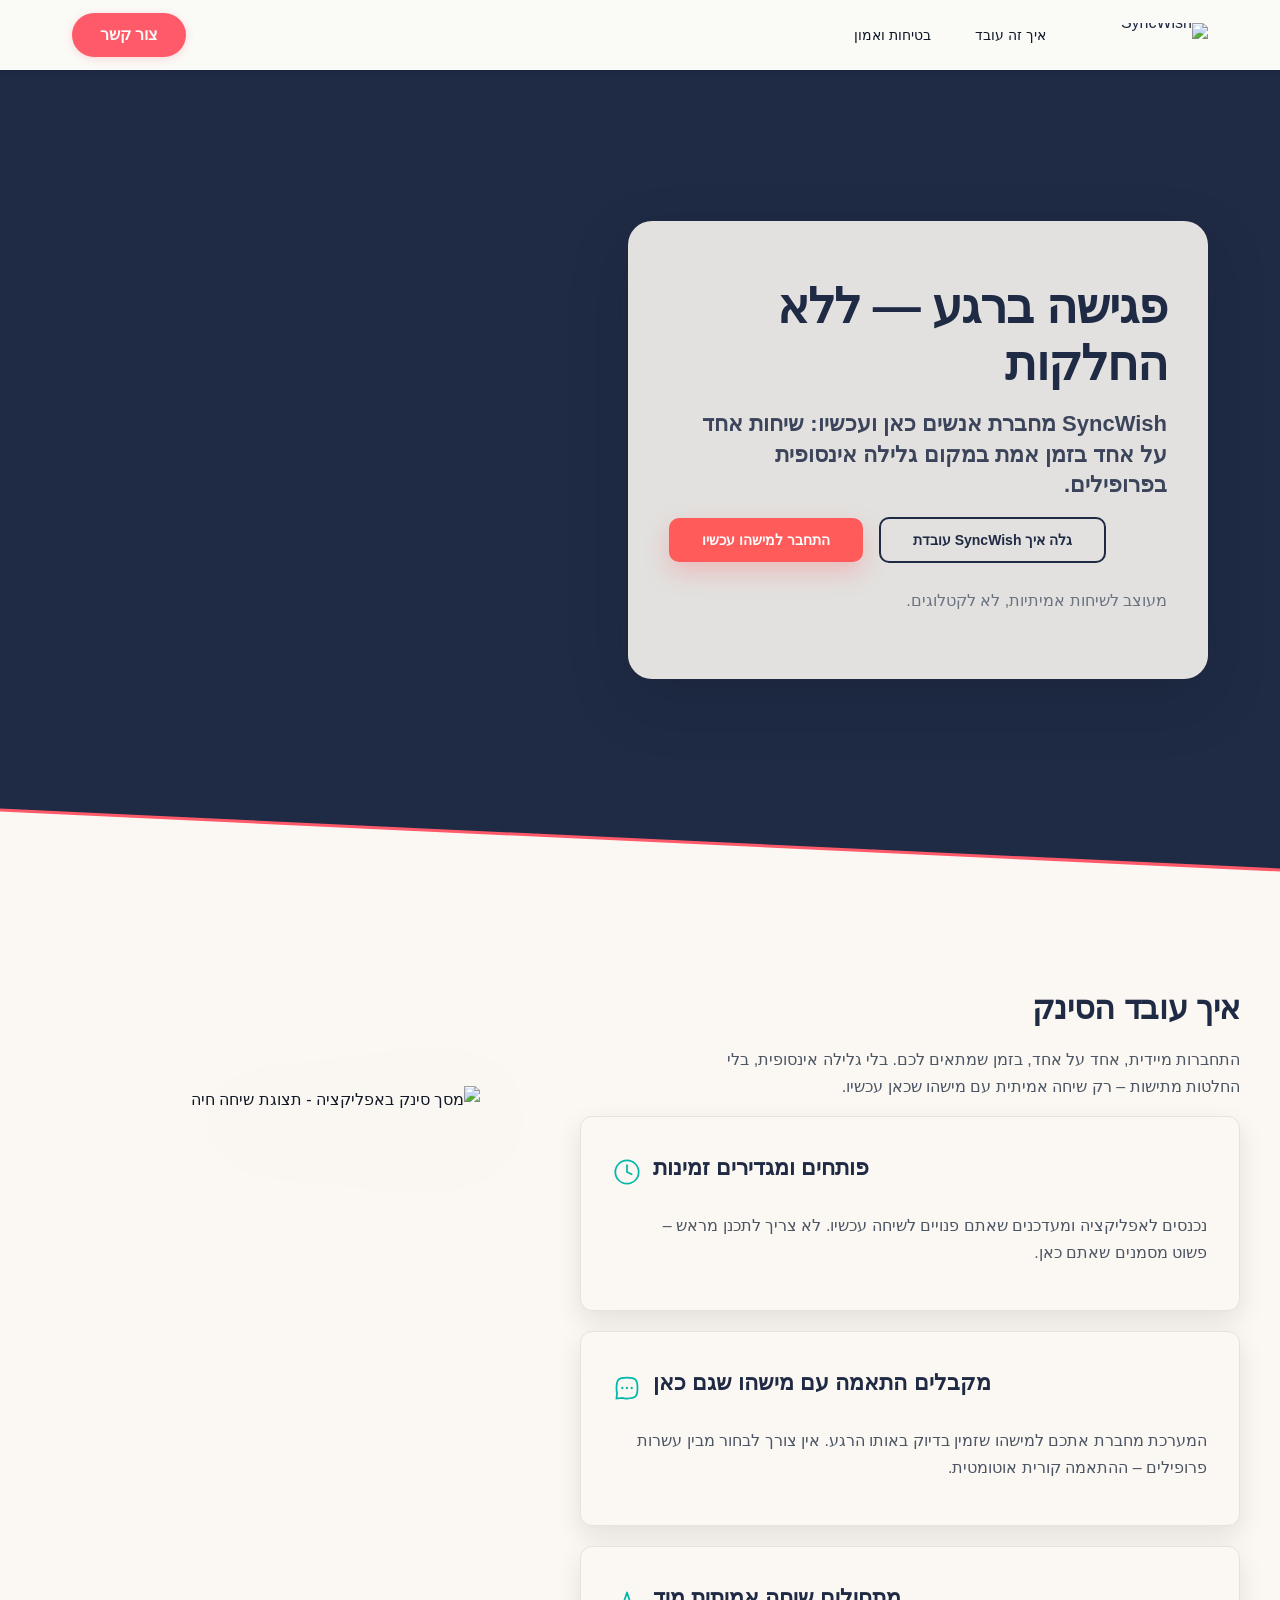
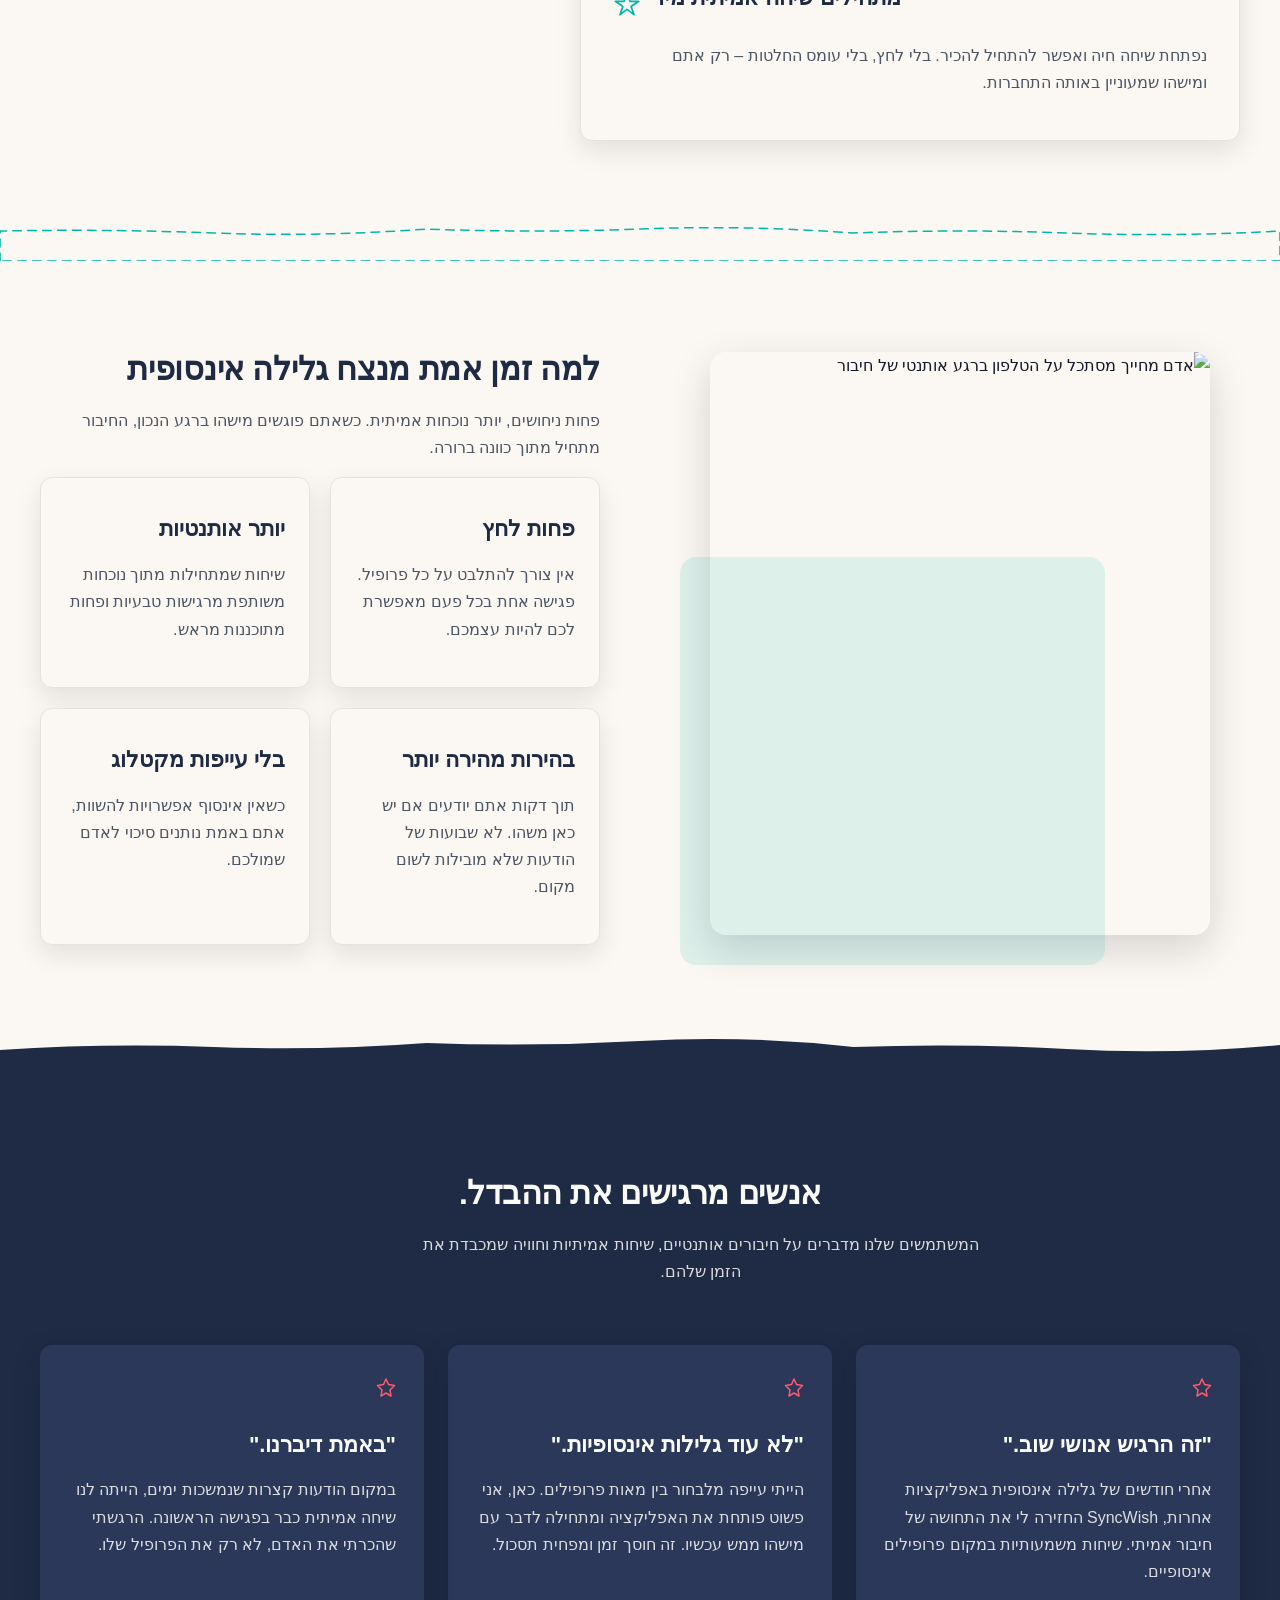
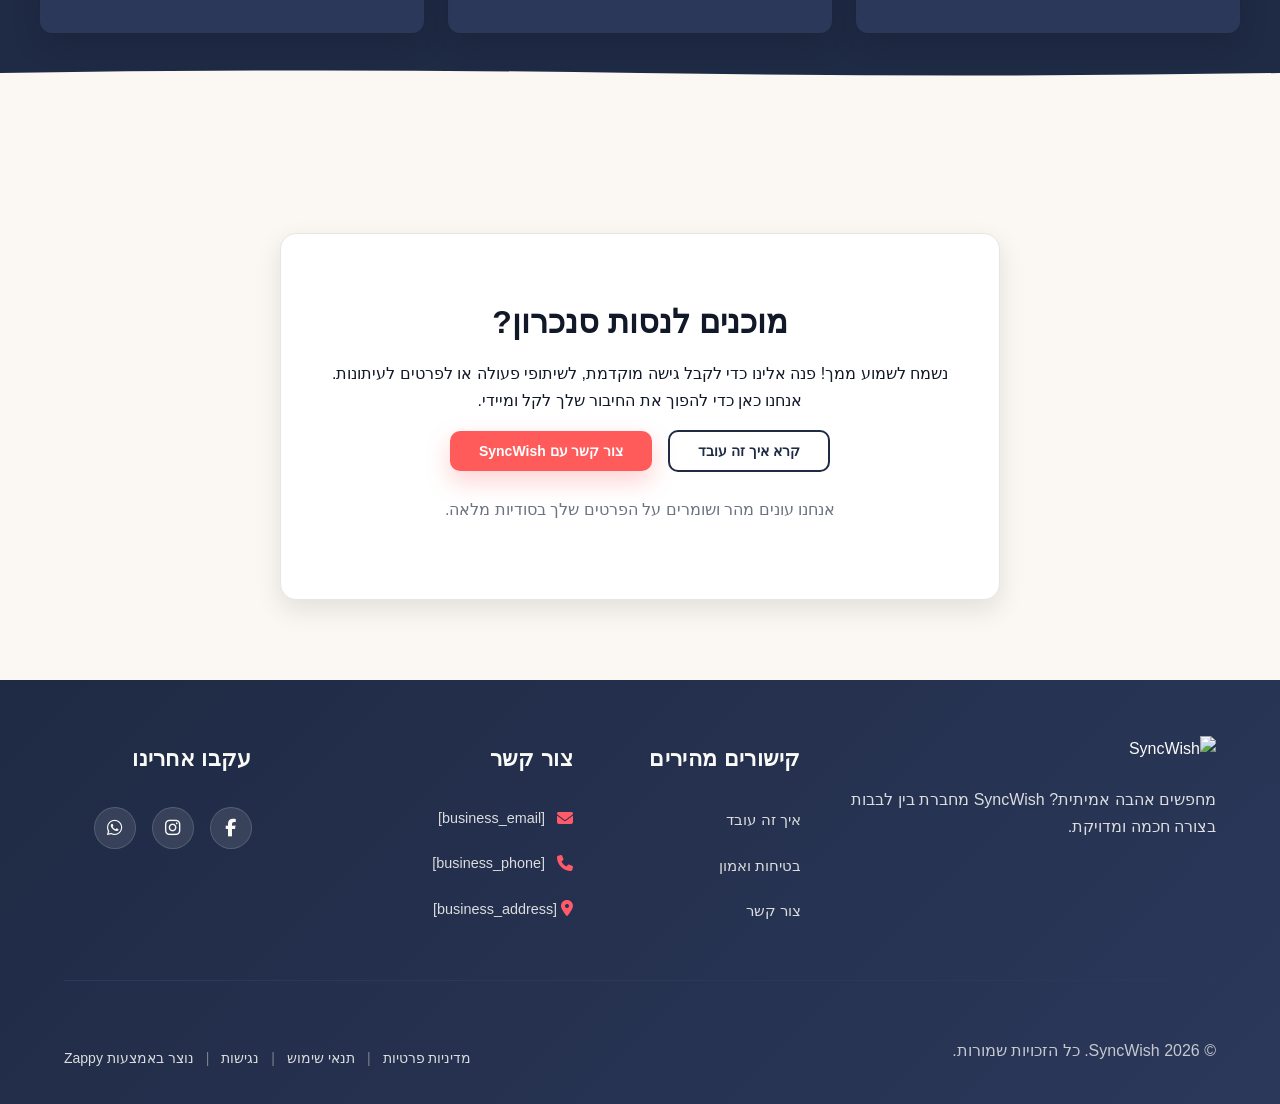
==== index.html @ a9da82d5 "Background sync: Progressive GitHub Sync" ====
<!DOCTYPE html>
<html lang="he" dir="rtl">
<head>
    <meta charset="UTF-8">
    <meta name="viewport" content="width=device-width, initial-scale=1.0">
    <meta name="robots" content="index, follow">
    <title>אפליקציית הכרויות לגרושים בישראל — SyncWish</title>
    <meta name="description" content="הכרויות אמיתיות בזמן אמת לגרושים והורים יחידניים. התאמות מיידיות ללא גלילה אינסופית. התחילו מסע היכרויות חדש עם SyncWish היום!">
    <meta name="keywords" content="אפליקציית הכרויות לגרושים בישראל, הורים יחידניים הכרויות אונליין, אפליקציית היכרויות התאמות בזמן אמת, SyncWish אפליקציה, היכרויות אמיתיות">
    
    <!-- Zappy Analytics -->
<script>
(function() {
  'use strict';
  
  // Configuration
  var config = {
    websiteId: '945e2059-5638-4a60-8b3e-e7f4015b187a',
    apiUrl: 'https://api.zappy5.com/api/analytics/track',
    sessionDuration: 30 * 60 * 1000, // 30 minutes
    visitorDuration: 30 * 24 * 60 * 60 * 1000, // 30 days
    trackPageViews: true,
    trackClicks: true,
    trackFormSubmissions: true
  };
  
  // Generate or retrieve persistent visitor ID (30 days)
  function getVisitorId() {
    var visitorKey = 'zappy_visitor_' + config.websiteId;
    var visitor = null;
    
    try {
      visitor = localStorage.getItem(visitorKey);
      if (visitor) {
        var visitorData = JSON.parse(visitor);
        var now = Date.now();
        
        // Check if visitor ID is still valid (30 days)
        if (now - visitorData.created < config.visitorDuration) {
          // Update last seen timestamp
          visitorData.lastSeen = now;
          localStorage.setItem(visitorKey, JSON.stringify(visitorData));
          return visitorData.id;
        }
      }
    } catch (e) {
      console.warn('Zappy Analytics: LocalStorage not available');
    }
    
    // Generate new visitor ID
    var newVisitorId = 'zv_' + Date.now() + '_' + Math.random().toString(36).substr(2, 9);
    
    try {
      localStorage.setItem(visitorKey, JSON.stringify({
        id: newVisitorId,
        created: Date.now(),
        lastSeen: Date.now()
      }));
    } catch (e) {
      // Continue without local storage
    }
    
    return newVisitorId;
  }
  
  // Generate or retrieve session ID (30 minutes)
  function getSessionId() {
    var sessionKey = 'zappy_session_' + config.websiteId;
    var session = null;
    
    try {
      session = sessionStorage.getItem(sessionKey);
      if (session) {
        var sessionData = JSON.parse(session);
        var now = Date.now();
        
        // Check if session is still valid
        if (now - sessionData.timestamp < config.sessionDuration) {
          // Update timestamp
          sessionData.timestamp = now;
          sessionStorage.setItem(sessionKey, JSON.stringify(sessionData));
          return sessionData.id;
        }
      }
    } catch (e) {
      console.warn('Zappy Analytics: SessionStorage not available');
    }
    
    // Generate new session ID
    var newSessionId = 'zs_' + Date.now() + '_' + Math.random().toString(36).substr(2, 9);
    
    try {
      sessionStorage.setItem(sessionKey, JSON.stringify({
        id: newSessionId,
        timestamp: Date.now()
      }));
    } catch (e) {
      // Continue without session storage
    }
    
    return newSessionId;
  }
  
  var visitorId = getVisitorId();
  var sessionId = getSessionId();
  
  // Track an event
  function trackEvent(eventType, data) {
    data = data || {};
    
    var eventData = {
      website_id: config.websiteId,
      event_type: eventType,
      page_path: window.location.pathname,
      referrer: document.referrer || 'direct',
      visitor_id: visitorId,
      session_id: sessionId,
      metadata: data
    };
    
    // Use sendBeacon if available (better for page unload events)
    if (navigator.sendBeacon) {
      var blob = new Blob([JSON.stringify(eventData)], { type: 'application/json' });
      navigator.sendBeacon(config.apiUrl, blob);
    } else {
      // Fallback to fetch
      fetch(config.apiUrl, {
        method: 'POST',
        headers: {
          'Content-Type': 'application/json'
        },
        body: JSON.stringify(eventData),
        keepalive: true
      }).catch(function(error) {
        console.warn('Zappy Analytics: Failed to track event', error);
      });
    }
  }
  
  // Track page view
  if (config.trackPageViews) {
    trackEvent('pageview', {
      title: document.title,
      url: window.location.href
    });
  }
  
  // Track clicks on important elements
  if (config.trackClicks) {
    document.addEventListener('click', function(e) {
      var target = e.target;
      
      // Track button clicks (counted as actions)
      if (target.tagName === 'BUTTON' || target.closest('button')) {
        var button = target.tagName === 'BUTTON' ? target : target.closest('button');
        trackEvent('click', {
          element: 'button',
          text: button.textContent.trim().substring(0, 100),
          id: button.id || null,
          class: button.className || null
        });
      }
      
      // Track link clicks (navigation - not counted as actions)
      else if (target.tagName === 'A' || target.closest('a')) {
        var link = target.tagName === 'A' ? target : target.closest('a');
        trackEvent('navigation', {
          element: 'link',
          text: link.textContent.trim().substring(0, 100),
          href: link.href,
          external: link.hostname !== window.location.hostname
        });
      }
    }, true);
  }
  
  // Track form submissions
  if (config.trackFormSubmissions) {
    document.addEventListener('submit', function(e) {
      var form = e.target;
      
      trackEvent('form_submit', {
        form_id: form.id || null,
        form_name: form.name || null,
        form_action: form.action || null,
        form_method: form.method || 'GET'
      });
    }, true);
  }
  
  // Track time on page (send on page unload)
  var pageLoadTime = Date.now();
  
  window.addEventListener('beforeunload', function() {
    var timeOnPage = Math.floor((Date.now() - pageLoadTime) / 1000); // in seconds
    
    trackEvent('page_unload', {
      time_on_page: timeOnPage,
      page_path: window.location.pathname
    });
  });
  
  // Expose tracking function globally for custom events
  window.zappyAnalytics = {
    track: trackEvent,
    getVisitorId: function() { return visitorId; },
    getSessionId: function() { return sessionId; }
  };
  
})();
</script>
<!-- End Zappy Analytics -->
    <meta property="og:title" content="אפליקציית הכרויות לגרושים בישראל — SyncWish">
  <meta property="og:description" content="הכרויות אמיתיות בזמן אמת לגרושים והורים יחידניים. התאמות מיידיות ללא גלילה אינסופית. התחילו מסע היכרויות חדש עם SyncWish היום!">
  <meta property="og:type" content="website">
  <meta property="og:locale" content="he_IL">
  
  <meta name="twitter:card" content="summary_large_image">
  <meta name="twitter:title" content="אפליקציית הכרויות לגרושים בישראל — SyncWish">
  <meta name="twitter:description" content="הכרויות אמיתיות בזמן אמת לגרושים והורים יחידניים. התאמות מיידיות ללא גלילה אינסופית. התחילו מסע היכרויות חדש עם SyncWish היום!">
  
  <link rel="stylesheet" href="https://cdnjs.cloudflare.com/ajax/libs/font-awesome/6.4.0/css/all.min.css">

    <!-- Favicons -->
    <link rel="icon" type="image/x-icon" href="/assets/favicon.ico">
    <link rel="icon" type="image/png" sizes="16x16" href="/assets/favicon-16x16.png">
    <link rel="icon" type="image/png" sizes="32x32" href="/assets/favicon-32x32.png">
    <link rel="icon" type="image/png" sizes="48x48" href="/assets/favicon-48x48.png">
    <link rel="icon" type="image/png" sizes="192x192" href="/assets/favicon-192x192.png">
    <link rel="icon" type="image/png" sizes="512x512" href="/assets/favicon-512x512.png">
    <link rel="apple-touch-icon" href="/assets/apple-touch-icon.png">
    <!-- Cookie Consent -->
    <link rel="stylesheet" href="https://cdn.jsdelivr.net/npm/vanilla-cookieconsent@3/dist/cookieconsent.css">
    <script src="https://cdn.jsdelivr.net/npm/vanilla-cookieconsent@3/dist/cookieconsent.umd.js"></script>
    <!-- Mickidum Accessibility Toolbar -->
    <script src="https://cdn.jsdelivr.net/gh/mickidum/acc_toolbar/acctoolbar/acctoolbar.min.js"></script>
    <link rel="stylesheet" href="/styles.css">

    <style id="zappy-dropdown-submenu-styles">
      /* ========== DESKTOP DROPDOWN SUBMENU STYLES ========== */
      /* Base styles for dropdown submenus - parent must be positioned */
      .nav-menu li:has(.sub-menu), nav li:has(.sub-menu), .navbar li:has(.sub-menu), #navMenu li:has(.sub-menu) { position: relative; }
      /* Submenu base - hidden by default */
      .nav-menu .sub-menu, nav .sub-menu, .navbar .sub-menu, #navMenu .sub-menu { display: block !important; position: absolute !important; top: 100%; left: 0; min-width: 220px; background: white; border-radius: 8px; box-shadow: 0 8px 25px rgba(0,0,0,0.15); padding: 8px 0; opacity: 0; visibility: hidden; transform: translateY(10px); transition: all 0.3s ease; z-index: 1000; list-style: none; pointer-events: none; }
      /* CRITICAL: Desktop hover styles to show dropdown */
      .nav-menu li:hover > .sub-menu, nav li:hover > .sub-menu, .navbar li:hover > .sub-menu, #navMenu li:hover > .sub-menu { opacity: 1 !important; visibility: visible !important; transform: translateY(0) !important; pointer-events: auto !important; }
      /* Submenu item styling */
      .sub-menu li { list-style: none; margin: 0; padding: 0; }
      .sub-menu a { display: block !important; padding: 10px 16px !important; color: var(--text-dark, #333) !important; font-weight: 500; text-decoration: none; white-space: nowrap; transition: background-color 0.2s; }
      .sub-menu a:hover { background-color: #f5f5f5; }
      /* RTL (Hebrew/Arabic) dropdown positioning */
      [dir="rtl"] .nav-menu .sub-menu, [dir="rtl"] nav .sub-menu, [dir="rtl"] .navbar .sub-menu, html[lang="he"] .nav-menu .sub-menu, html[lang="he"] nav .sub-menu, html[lang="he"] .navbar .sub-menu, html[lang="ar"] .nav-menu .sub-menu, html[lang="ar"] nav .sub-menu, html[lang="ar"] .navbar .sub-menu { left: auto !important; right: 0 !important; }
      /* Hide empty dropdown menus */
      .sub-menu:empty, .sub-menu:not(:has(li:not(.zappy-hidden-menu-item))), .sub-menu:not(:has(li)) { display: none !important; opacity: 0 !important; visibility: hidden !important; pointer-events: none !important; }
      /* Desktop: show submenu on Menu Group hover */
      li:has(.menu-group-title):hover > .sub-menu { opacity: 1 !important; visibility: visible !important; transform: translateY(0) !important; pointer-events: auto !important; }
      /* Menu Group title styling */
      .nav-menu > li > .menu-group-title, #navMenu > li > .menu-group-title { display: inline-block; padding: 0.5rem 1rem; cursor: default; user-select: none; }
      
      /* ========== MOBILE SUBMENU STYLES ========== */
      @media (max-width: 768px) {
        .nav-menu .sub-menu, nav .sub-menu, .navbar .sub-menu, #navMenu .sub-menu { position: static !important; transform: none !important; box-shadow: none !important; background: transparent !important; max-height: 0; overflow: hidden; opacity: 0; visibility: hidden; transition: max-height 0.3s ease, opacity 0.3s ease; padding: 0 !important; border-radius: 0 !important; }
        .sub-menu.mobile-expanded { max-height: 500px !important; opacity: 1 !important; visibility: visible !important; padding: 8px 0 8px 16px !important; }
        [dir="rtl"] .sub-menu.mobile-expanded, html[lang="he"] .sub-menu.mobile-expanded { padding: 8px 16px 8px 0 !important; }
        /* Disable hover behavior on mobile */
        .nav-menu li:hover > .sub-menu, nav li:hover > .sub-menu, .navbar li:hover > .sub-menu, #navMenu li:hover > .sub-menu { opacity: 0; visibility: hidden; pointer-events: none; }
        .nav-menu li > .sub-menu.mobile-expanded, nav li > .sub-menu.mobile-expanded, .navbar li > .sub-menu.mobile-expanded, #navMenu li > .sub-menu.mobile-expanded { opacity: 1 !important; visibility: visible !important; pointer-events: auto !important; }
        .nav-menu li:has(.sub-menu), nav li:has(.sub-menu), .navbar li:has(.sub-menu), #navMenu li:has(.sub-menu) { display: flex !important; flex-wrap: wrap !important; align-items: center !important; position: relative !important; min-height: 44px !important; }
        .nav-menu li:has(.sub-menu) > a, nav li:has(.sub-menu) > a, .navbar li:has(.sub-menu) > a, #navMenu li:has(.sub-menu) > a { flex: 1 !important; min-width: 0 !important; }
        .nav-menu li:has(.sub-menu) > .menu-group-title, nav li:has(.sub-menu) > .menu-group-title, .navbar li:has(.sub-menu) > .menu-group-title, #navMenu li:has(.sub-menu) > .menu-group-title { flex: 1 !important; min-width: 0 !important; padding: 0 !important; line-height: inherit !important; }
        .nav-menu li:has(.sub-menu) > .sub-menu, nav li:has(.sub-menu) > .sub-menu, .navbar li:has(.sub-menu) > .sub-menu, #navMenu li:has(.sub-menu) > .sub-menu { flex-basis: 100% !important; width: 100% !important; }
        .nav-menu li:has(.sub-menu) > a [class*="chevron"], .nav-menu li:has(.sub-menu) > a [class*="arrow"], .nav-menu li:has(.sub-menu) > a .fa-chevron-down, .nav-menu li:has(.sub-menu) > a .fa-angle-down, nav li:has(.sub-menu) > a [class*="chevron"], nav li:has(.sub-menu) > a [class*="arrow"], #navMenu li:has(.sub-menu) > a [class*="chevron"], #navMenu li:has(.sub-menu) > a [class*="arrow"] { display: none !important; visibility: hidden !important; }
        .mobile-submenu-toggle { display: flex !important; align-items: center !important; justify-content: center !important; width: 44px !important; height: auto !important; background: transparent !important; border: none !important; cursor: pointer !important; color: var(--text-dark) !important; position: static !important; flex-shrink: 0 !important; align-self: stretch !important; z-index: 2 !important; padding: 0 !important; margin: 0 !important; }
        .mobile-submenu-toggle::after { content: '' !important; width: 0 !important; height: 0 !important; border-left: 6px solid transparent !important; border-right: 6px solid transparent !important; border-top: 7px solid currentColor !important; transition: transform 0.3s ease !important; }
        .mobile-submenu-toggle.expanded::after { transform: rotate(180deg) !important; }
        .sub-menu a { padding: 10px 0 !important; display: block !important; color: var(--text-dark) !important; }
        .navbar .sub-menu li a, nav.navbar .sub-menu li a, .zappy-products-dropdown .sub-menu a { color: var(--text-dark) !important; }
      }
      @media (min-width: 769px) { .mobile-submenu-toggle { display: none !important; } }
    </style>

    <style id="mobile-lang-menu-deployed-css">
    @media (max-width: 768px) {
      .lang-switcher,
      .nav-cta-container .lang-switcher,
      .nav-container .lang-switcher,
      .navbar .lang-switcher,
      .navbar .nav-cta-container .lang-switcher,
      .nav-icons-left .lang-switcher,
      .nav-ecommerce-icons .lang-switcher { display: none !important; }
      .mobile-lang-menu { width: 100%; border-top: 1px solid rgba(128,128,128,0.2); padding: 8px 0 0 0; margin-top: 8px; }
      .mobile-lang-toggle { display: flex !important; align-items: center; justify-content: space-between; width: 100%; padding: 12px 16px; background: none; border: none; cursor: pointer; font-size: 15px; color: inherit; font-family: inherit; }
      .mobile-lang-toggle::after { content: ''; display: inline-block; width: 8px; height: 8px; border-right: 2px solid currentColor; border-bottom: 2px solid currentColor; transform: rotate(45deg); transition: transform 0.3s ease; margin-left: 8px; }
      .mobile-lang-toggle.expanded::after { transform: rotate(-135deg); }
      .mobile-lang-options { max-height: 0; overflow: hidden; transition: max-height 0.3s ease; }
      .mobile-lang-options.expanded { max-height: 300px; }
      .mobile-lang-option { display: flex !important; align-items: center; gap: 10px; padding: 10px 24px; text-decoration: none; color: inherit; font-size: 14px; font-family: inherit; }
      .mobile-lang-option:hover { background: rgba(128,128,128,0.1); }
      .mobile-lang-option.active { font-weight: 600; opacity: 0.7; pointer-events: none; }
      .mobile-lang-option img { width: 20px; height: 20px; border-radius: 50%; }
    }
    @media (min-width: 769px) {
      .mobile-lang-menu { display: none !important; }
    }
    </style>

    <style id="zappy-widget-visibility">
      #mic-access-tool-general-button, .mic-access-tool-general-button,
      #mic-init-access-tool .mic-access-tool-general-button, #mic-init-access-tool #mic-access-tool-general-button,
      ._access-icon, #mic-access-tool-box, .mic-access-tool-box,
      #mic-init-access-tool #mic-access-tool-box, div[id*="mic-access-tool-box"], ._access-menu {
        display: none !important; visibility: hidden !important; opacity: 0 !important; pointer-events: none !important;
      }
    </style>
</head>
<body>

  <nav class="navbar" dir="rtl">
  <button class="mobile-toggle" id="mobileToggle" aria-label="Menu">
    <svg class="hamburger-icon" width="24" height="24" viewbox="0 0 24 24" fill="none">
      <path d="M3 12h18M3 6h18M3 18h18" stroke="currentColor" stroke-width="2" stroke-linecap="round"></path>
    </svg>
    <svg class="close-icon" width="24" height="24" viewbox="0 0 24 24" fill="none" style="display: none;">
      <path d="M18 6L6 18M6 6l12 12" stroke="currentColor" stroke-width="2" stroke-linecap="round"></path>
    </svg>
  </button>
  
  <button class="phone-header-btn" data-phone="[business_phone]" aria-label="Call">
    <svg width="20" height="20" viewbox="0 0 24 24" fill="currentColor">
      <path d="M22 16.92v3a2 2 0 0 1-2.18 2 19.79 19.79 0 0 1-8.63-3.07 19.5 19.5 0 0 1-6-6 19.79 19.79 0 0 1-3.07-8.67A2 2 0 0 1 4.11 2h3a2 2 0 0 1 2 1.72 12.84 12.84 0 0 0 .7 2.81 2 2 0 0 1-.45 2.11L8.09 9.91a16 16 0 0 0 6 6l1.27-1.27a2 2 0 0 1 2.11-.45 12.84 12.84 0 0 0 2.81.7A2 2 0 0 1 22 16.92z"></path>
    </svg>
  </button>

  <div class="nav-container">
    <div class="nav-right-group"><div class="nav-brand">
      <a href="/" class="logo-link">
        <img src="/assets/business-logo.webp" alt="SyncWish" class="logo">
      </a>
    </div><ul class="nav-menu" id="navMenu"><li><a href="/how-it-works">איך זה עובד</a></li><li><a href="/safety">בטיחות ואמון</a></li></ul></div>
    
    
    
    <div class="nav-cta-container">
      <a href="/contact" class="nav-cta-btn">צור קשר</a>
    </div>
  </div>
</nav>
<script>

// Navbar Mobile Menu Toggle and Contrast Fix
(function() {
  // Use 'load' event instead of 'DOMContentLoaded' to ensure we run AFTER all other scripts
  window.addEventListener('load', function() {
    
    // FIX MOBILE BUTTON CONTRAST
    // Detect navbar background color and apply contrasting color to mobile buttons
    const navbar = document.querySelector('.navbar, nav, header');
    if (!navbar) {
      console.log('[Navbar] Navbar element not found');
      return;
    }
    
    // DECLARE VARIABLES EARLY to avoid Temporal Dead Zone errors
    // These are used in multiple places below
    let mobileToggle = document.getElementById('mobileToggle') ||
                       document.querySelector('.mobile-toggle') ||
                       document.querySelector('.hamburger') ||
                       document.querySelector('.hamburger-menu') ||
                       document.querySelector('.menu-toggle') ||
                       document.querySelector('.burger-menu') ||
                       document.querySelector('[aria-label="Menu"]') ||
                       document.querySelector('[aria-label="תפריט"]');
    
    const phoneBtn = document.querySelector('.phone-header-btn');
    
    const computedStyle = window.getComputedStyle(navbar);
    let bgColor = computedStyle.backgroundColor;
    
    console.log('[Navbar] Initial navbar background:', bgColor);
    
    // Check if background is transparent or rgba with 0 alpha
    const isTransparent = bgColor === 'transparent' || 
                         bgColor === 'rgba(0, 0, 0, 0)' ||
                         (bgColor.startsWith('rgba') && bgColor.includes(', 0)'));
    
    if (isTransparent) {
      // Check for background-image or gradient
      const bgImage = computedStyle.backgroundImage;
      if (bgImage && bgImage !== 'none') {
        console.log('[Navbar] Navbar has background image/gradient, using dark text');
        bgColor = 'rgb(240, 240, 240)'; // Assume light background
      } else {
        // Transparent navbar - check body background
        const bodyBg = window.getComputedStyle(document.body).backgroundColor;
        console.log('[Navbar] Navbar transparent, using body background:', bodyBg);
        bgColor = bodyBg;
      }
    }
    
    // Calculate luminance to determine if background is light or dark
    const rgb = bgColor.match(/\d+/g);
    if (rgb && rgb.length >= 3) {
      const r = parseInt(rgb[0]);
      const g = parseInt(rgb[1]);
      const b = parseInt(rgb[2]);
      const luminance = (0.299 * r + 0.587 * g + 0.114 * b) / 255;
      
      // Mobile button colors are set by Claude's AI-generated CSS (same as .nav-menu a)
      // No dynamic color overrides needed - colors come from the generated navbar CSS
      console.log('[Navbar] Mobile button colors preserved from Claude CSS (luminance:', luminance.toFixed(2) + ')');
      
      // FIX ICON SIZES - Ensure SVGs are properly sized and visible
      // INJECT CRITICAL CSS TO OVERRIDE ANY CONFLICTING RULES
      const criticalCSS = document.createElement('style');
      criticalCSS.id = 'zappy-mobile-nav-fix';
      const htmlLang = document.documentElement.lang || 'en';
      const htmlDir = document.documentElement.dir || 'ltr';
      // Check both dir attribute AND lang for RTL detection
      // dir="rtl" is the most reliable indicator
      const isRTL = htmlDir === 'rtl' || htmlLang === 'he' || htmlLang === 'ar';
      
      criticalCSS.textContent = `
        /* Hide mobile buttons on desktop, show only on mobile */
        @media (min-width: 769px) {
          .mobile-toggle,
          .phone-header-btn {
            display: none !important;
          }
        }
        
        /* Show and position mobile buttons correctly on mobile */
        @media (max-width: 768px) {
          .mobile-toggle,
          .phone-header-btn {
            position: absolute !important;
            top: 50% !important;
            transform: translateY(-50%) !important;
            z-index: 1001 !important;
            display: flex !important;
            align-items: center !important;
            justify-content: center !important;
            width: 36px !important;
            height: 36px !important;
            border-radius: 50% !important;
            border: none !important;
            cursor: pointer !important;
            padding: 6px !important;
            background: none !important;
            color: var(--nav-text, var(--text-dark)) !important;
          }
          
          /* LTR positioning (default): hamburger LEFT, phone RIGHT */
          html:not([dir="rtl"]):not([lang="he"]):not([lang="ar"]) .mobile-toggle,
          html[dir="ltr"] .mobile-toggle {
            left: 12px !important;
            right: auto !important;
          }
          html:not([dir="rtl"]):not([lang="he"]):not([lang="ar"]) .phone-header-btn,
          html[dir="ltr"] .phone-header-btn {
            right: 12px !important;
            left: auto !important;
          }
          
          /* RTL positioning: hamburger RIGHT, phone LEFT */
          html[dir="rtl"] .mobile-toggle,
          html[lang="he"] .mobile-toggle,
          html[lang="ar"] .mobile-toggle {
            right: 12px !important;
            left: auto !important;
          }
          html[dir="rtl"] .phone-header-btn,
          html[lang="he"] .phone-header-btn,
          html[lang="ar"] .phone-header-btn {
            left: 12px !important;
            right: auto !important;
          }
          
          /* CRITICAL: Ensure nav-container has min-height on mobile */
          /* All children are positioned absolutely/fixed on mobile, so height:auto collapses to 0 */
          .nav-container {
            min-height: 70px !important;
            position: relative !important;
          }
          
          /* Ensure SVG icons are properly sized and inherit color */
          .mobile-toggle svg,
          .phone-header-btn svg {
            width: 24px !important;
            height: 24px !important;
            /* Don't force display - let JavaScript control hamburger/close toggle */
          }
          
          /* Reset nav-cta-container on mobile - remove desktop box-shadow/padding */
          /* that creates a visible ghost box when CTA button is hidden */
          .nav-cta-container {
            box-shadow: none !important;
            padding: 0 !important;
          }
          
          /* Hide nav-cta-container entirely on mobile when there's no lang-switcher */
          /* (only the CTA button is inside, and it's hidden on mobile) */
          .nav-cta-container:not(:has(.lang-switcher)) {
            display: none !important;
          }
          
          /* CRITICAL: Prevent hero image fade gradient from bleeding over headline text */
          /* The .image-fade-gradient has bottom: -30px (extends below parent) */
          /* On mobile stacked layout, this overlaps the h1 text below the image */
          .hero-image-column {
            overflow: hidden !important;
          }
          .image-fade-gradient {
            bottom: 0 !important;
          }
          
          /* Hide desktop language switcher on mobile - hamburger menu handles it */
          /* High specificity to override stored CSS */
          .lang-switcher,
          .nav-cta-container .lang-switcher,
          .nav-container .lang-switcher,
          .navbar .lang-switcher,
          .navbar .nav-cta-container .lang-switcher {
            display: none !important;
          }
        }
      `;
      
      // Remove existing fix if present and inject new one
      const existing = document.getElementById('zappy-mobile-nav-fix');
      if (existing) existing.remove();
      document.head.appendChild(criticalCSS);
      
      console.log('[Navbar] Critical CSS injected for mobile nav positioning');
      
      // ONLY apply inline positioning styles on mobile viewport
      // On desktop, the CSS handles hiding these buttons with display: none
      // Inline styles were breaking desktop layout by overriding CSS
      const isMobileViewport = window.innerWidth <= 768;
      
      if (mobileToggle) {
        // Icon sizing applies to all viewports for consistency
        const hamburgerIcon = mobileToggle.querySelector('.hamburger-icon');
        const closeIcon = mobileToggle.querySelector('.close-icon');
        
        if (hamburgerIcon) {
          hamburgerIcon.style.setProperty('width', '24px', 'important');
          hamburgerIcon.style.setProperty('height', '24px', 'important');
          hamburgerIcon.style.setProperty('display', 'block', 'important'); // Show hamburger by default
        }
        if (closeIcon) {
          closeIcon.style.setProperty('width', '24px', 'important');
          closeIcon.style.setProperty('height', '24px', 'important');
          closeIcon.style.setProperty('display', 'none', 'important'); // Hide close icon by default
        }
        
        // ONLY set positioning inline styles on mobile
        if (isMobileViewport) {
          mobileToggle.style.setProperty('position', 'absolute', 'important');
          mobileToggle.style.setProperty('top', '50%', 'important');
          mobileToggle.style.setProperty('transform', 'translateY(-50%)', 'important');
          mobileToggle.style.setProperty('z-index', '1001', 'important');
          
          // Clear any inline left/right so CSS can take over based on html[dir]
          mobileToggle.style.removeProperty('left');
          mobileToggle.style.removeProperty('right');
          
          console.log('[Navbar] Mobile toggle positioning applied (mobile viewport)');
        } else {
          // On desktop, clear any positioning styles to let CSS handle it
          mobileToggle.style.removeProperty('position');
          mobileToggle.style.removeProperty('top');
          mobileToggle.style.removeProperty('transform');
          mobileToggle.style.removeProperty('z-index');
          mobileToggle.style.removeProperty('left');
          mobileToggle.style.removeProperty('right');
          console.log('[Navbar] Desktop viewport - cleared mobile toggle inline positioning');
        }
      }
      
      if (phoneBtn) {
        // Icon sizing applies to all viewports
        const phoneIcon = phoneBtn.querySelector('svg');
        if (phoneIcon) {
          phoneIcon.style.width = '24px';
          phoneIcon.style.height = '24px';
          phoneIcon.setAttribute('width', '24');
          phoneIcon.setAttribute('height', '24');
        }
        
        // ONLY set positioning inline styles on mobile
        if (isMobileViewport) {
          phoneBtn.style.setProperty('position', 'absolute', 'important');
          phoneBtn.style.setProperty('top', '50%', 'important');
          phoneBtn.style.setProperty('transform', 'translateY(-50%)', 'important');
          phoneBtn.style.setProperty('z-index', '1001', 'important');
          
          // Clear any inline left/right so CSS can take over based on html[dir]
          phoneBtn.style.removeProperty('left');
          phoneBtn.style.removeProperty('right');
          
          console.log('[Navbar] Phone button positioning applied (mobile viewport)');
        } else {
          // On desktop, clear any positioning styles to let CSS handle it
          phoneBtn.style.removeProperty('position');
          phoneBtn.style.removeProperty('top');
          phoneBtn.style.removeProperty('transform');
          phoneBtn.style.removeProperty('z-index');
          phoneBtn.style.removeProperty('left');
          phoneBtn.style.removeProperty('right');
          console.log('[Navbar] Desktop viewport - cleared phone button inline positioning');
        }
      }
    } else {
      console.log('[Navbar] Could not parse background color:', bgColor);
    }
    
    // MOBILE MENU TOGGLE
    // Re-query in case DOM changed (mobileToggle already declared at top of function)
    mobileToggle = document.getElementById('mobileToggle') ||
                   document.querySelector('.mobile-toggle') ||
                   document.querySelector('.hamburger') ||
                   document.querySelector('.hamburger-menu') ||
                   document.querySelector('.menu-toggle') ||
                   document.querySelector('.burger-menu') ||
                   document.querySelector('[aria-label="Menu"]') ||
                   document.querySelector('[aria-label="תפריט"]');
    
    // EXPANDED SEARCH: Find nav menu by ID or class
    const navMenu = document.getElementById('navMenu') ||
                  document.querySelector('.nav-menu') ||
                  document.querySelector('.nav-links') ||
                  document.querySelector('nav ul:not(.submenu)');
    
    if (!mobileToggle || !navMenu) {
      console.log('[Navbar] Mobile toggle or menu not found:', { toggle: !!mobileToggle, menu: !!navMenu });
      return;
    }
    
    // Ensure navMenu has ID for CSS targeting
    if (!navMenu.id) {
      navMenu.id = 'navMenu';
    }
    
    console.log('[Navbar] Initializing mobile menu...');
    
    // Remove any existing event listeners by cloning the button
    const newToggle = mobileToggle.cloneNode(true);
    mobileToggle.parentNode.replaceChild(newToggle, mobileToggle);
    
    // Toggle menu on button click - use newToggle now
    newToggle.addEventListener('click', function(e) {
      e.preventDefault();
      e.stopPropagation();
      
      const hamburgerIcon = this.querySelector('.hamburger-icon');
      const closeIcon = this.querySelector('.close-icon');
      const isActive = navMenu.classList.contains('active');
      
      if (isActive) {
        // Close menu
        navMenu.classList.remove('active');
        if (hamburgerIcon) hamburgerIcon.style.setProperty('display', 'block', 'important');
        if (closeIcon) closeIcon.style.setProperty('display', 'none', 'important');
        document.body.style.overflow = '';
        console.log('[Navbar] Menu closed');
      } else {
        // Open menu
        navMenu.classList.add('active');
        if (hamburgerIcon) hamburgerIcon.style.setProperty('display', 'none', 'important');
        if (closeIcon) closeIcon.style.setProperty('display', 'block', 'important');
        document.body.style.overflow = 'hidden';
        console.log('[Navbar] Menu opened');
      }
    });
    
    // Close menu when clicking nav links (but NOT dropdown toggles)
    const navLinks = navMenu.querySelectorAll('a');
    navLinks.forEach(function(link) {
      link.addEventListener('click', function() {
        // Don't close if it's a dropdown child (unless it's a real navigation link)
        if (this.getAttribute('href') === '#') return;
        
        const hamburgerIcon = newToggle.querySelector('.hamburger-icon');
        const closeIcon = newToggle.querySelector('.close-icon');
        
        navMenu.classList.remove('active');
        if (hamburgerIcon) hamburgerIcon.style.setProperty('display', 'block', 'important');
        if (closeIcon) closeIcon.style.setProperty('display', 'none', 'important');
        document.body.style.overflow = '';
        console.log('[Navbar] Menu closed (link clicked)');
      });
    });
    
    // DROPDOWN MENU TOGGLE (for mobile and touch devices)
    var dropdownToggles = navMenu.querySelectorAll('.dropdown-toggle');
    dropdownToggles.forEach(function(toggle) {
      toggle.addEventListener('click', function(e) {
        e.preventDefault();
        e.stopPropagation();
        var parent = this.closest('.nav-dropdown');
        if (!parent) return;
        
        // Close other open dropdowns at the same level
        var siblings = parent.parentNode.querySelectorAll('.nav-dropdown.open');
        siblings.forEach(function(sib) {
          if (sib !== parent) sib.classList.remove('open');
        });
        
        parent.classList.toggle('open');
        console.log('[Navbar] Dropdown toggled:', parent.classList.contains('open') ? 'open' : 'closed');
      });
    });
    
    // Close dropdowns when clicking outside
    document.addEventListener('click', function(e) {
      if (!e.target.closest('.nav-dropdown')) {
        var openDropdowns = document.querySelectorAll('.nav-dropdown.open');
        openDropdowns.forEach(function(dd) { dd.classList.remove('open'); });
      }
    });
    
    console.log('[Navbar] Dropdown handlers initialized for ' + dropdownToggles.length + ' dropdowns');
    
    // Phone button functionality (phoneBtn already declared at top of function)
    if (phoneBtn) {
      phoneBtn.addEventListener('click', function() {
        // Get phone number from placeholder in page or use default
        const phoneLinks = document.querySelectorAll('a[href^="tel:"]');
        const phoneNumber = phoneLinks.length > 0 
          ? phoneLinks[0].getAttribute('href').replace('tel:', '')
          : '[business_phone]';
        
        window.location.href = 'tel:' + phoneNumber;
        console.log('[Navbar] Phone button clicked');
      });
    }
    
    console.log('[Navbar] Mobile menu initialized successfully');
    
    // === WHATSAPP BUTTON VISIBILITY FIX ===
    // Ensure WhatsApp floating button is hidden on desktop and visible on mobile
    // IMPORTANT: Only target the floating button by its class, NOT generic wa.me links
    const handleWhatsAppVisibility = function() {
      const whatsappBtn = document.querySelector('.whatsapp-float');
      if (whatsappBtn) {
        const isDesktop = window.innerWidth >= 769;
        if (isDesktop) {
          whatsappBtn.style.setProperty('display', 'none', 'important');
          whatsappBtn.style.setProperty('visibility', 'hidden', 'important');
          whatsappBtn.style.setProperty('opacity', '0', 'important');
          whatsappBtn.style.setProperty('pointer-events', 'none', 'important');
          console.log('[WhatsApp] Button hidden on desktop');
        } else {
          whatsappBtn.style.removeProperty('display');
          whatsappBtn.style.removeProperty('visibility');
          whatsappBtn.style.removeProperty('opacity');
          whatsappBtn.style.removeProperty('pointer-events');
          console.log('[WhatsApp] Button visible on mobile');
        }
      }
    };
    
    // Run on load
    handleWhatsAppVisibility();
    
    // Run on resize with debouncing
    let resizeTimer;
    window.addEventListener('resize', function() {
      clearTimeout(resizeTimer);
      resizeTimer = setTimeout(handleWhatsAppVisibility, 100);
    });
  });
})();

</script>
  
  <main>
    <section class="index-hero-section" data-layout-spec="בית-hero" data-hero-type="fullscreen-card">
  <!-- Background Image Layer -->
  <img data-hero-bg="true" data-placeholder="index-hero-bg" data-context="Authentic moment of two people having a genuine, warm conversation in a modern café setting, natural lighting, candid expressions showing real connection and engagement, soft focus background, warm color tones, professional lifestyle photography for a dating app that emphasizes real-time authentic interactions" class="hero-bg-image" width="1920" height="1080" src="/assets/site-index-hero-bg.webp" alt="שני אנשים משוחחים בצורה אותנטית">
  
  <!-- Scrim Overlay for Legibility -->
  <div class="hero-scrim" aria-hidden="true"></div>
  
  <!-- Content Overlay Card -->
  <div class="hero-content-wrapper">
    <div class="hero-card">
      <h1>פגישה ברגע — ללא החלקות</h1>
      <h3>SyncWish מחברת אנשים כאן ועכשיו: שיחות אחד על אחד בזמן אמת במקום גלילה אינסופית בפרופילים.</h3>
      
      <div class="hero-cta-row">
        <a href="/contact" class="btn-primary">התחבר למישהו עכשיו</a>
        <a href="/how-it-works" class="btn-secondary">גלה איך SyncWish עובדת</a>
      </div>
      
      <p class="hero-reassurance">מעוצב לשיחות אמיתיות, לא לקטלוגים.</p>
    </div>
  </div>
  
  <!-- Bottom Divider: Angled Cut with Coral Accent -->
  <div class="index-hero-divider-wrapper">
    <svg data-no-icon-edit="true" aria-hidden="true" viewbox="0 0 1200 120" preserveaspectratio="none" xmlns="http://www.w3.org/2000/svg">
      <!-- Warm-white fill matching next section -->
      <path d="M0,120 L0,30 L1200,90 L1200,120 Z" fill="#FBF7F2"></path>
      <!-- Coral accent line along the slant -->
      <line x1="0" y1="30" x2="1200" y2="90" stroke="#FF5A6A" stroke-width="3" stroke-linecap="round"></line>
    </svg>
  </div>
</section>

<section class="index-process-section" data-layout-spec="בית-process">
  <div class="index-process-container">
    <div class="index-process-content">
      <div class="index-process-text-col">
        <h2>איך עובד הסינק</h2>
        <p class="index-process-intro">התחברות מיידית, אחד על אחד, בזמן שמתאים לכם. בלי גלילה אינסופית, בלי החלטות מתישות – רק שיחה אמיתית עם מישהו שכאן עכשיו.</p>
        
        <div class="index-process-steps">
          <div class="index-process-step-card">
            <div class="index-process-step-header">
              <svg class="index-process-step-icon" data-element-type="icon" data-icon-type="svg" width="28" height="28" viewbox="0 0 24 24" fill="none" xmlns="http://www.w3.org/2000/svg">
                <circle cx="12" cy="12" r="10" stroke="currentColor" stroke-width="1.5"></circle>
                <path d="M12 6v6l4 2" stroke="currentColor" stroke-width="1.5" stroke-linecap="round"></path>
              </svg>
              <h3>פותחים ומגדירים זמינות</h3>
            </div>
            <p>נכנסים לאפליקציה ומעדכנים שאתם פנויים לשיחה עכשיו. לא צריך לתכנן מראש – פשוט מסמנים שאתם כאן.</p>
          </div>

          <div class="index-process-step-card">
            <div class="index-process-step-header">
              <svg class="index-process-step-icon" data-element-type="icon" data-icon-type="svg" width="28" height="28" viewbox="0 0 24 24" fill="none" xmlns="http://www.w3.org/2000/svg">
                <path d="M8 12h.01M12 12h.01M16 12h.01" stroke="currentColor" stroke-width="2" stroke-linecap="round"></path>
                <path d="M3 12c0-7.412 1.588-9 9-9s9 1.588 9 9-1.588 9-9 9c-1.933 0-3.291-.193-4.25-.5L3 21l.5-4.75C3.193 15.291 3 13.933 3 12z" stroke="currentColor" stroke-width="1.5"></path>
              </svg>
              <h3>מקבלים התאמה עם מישהו שגם כאן</h3>
            </div>
            <p>המערכת מחברת אתכם למישהו שזמין בדיוק באותו הרגע. אין צורך לבחור מבין עשרות פרופילים – ההתאמה קורית אוטומטית.</p>
          </div>

          <div class="index-process-step-card">
            <div class="index-process-step-header">
              <svg class="index-process-step-icon" data-element-type="icon" data-icon-type="svg" width="28" height="28" viewbox="0 0 24 24" fill="none" xmlns="http://www.w3.org/2000/svg">
                <path d="M12 3l2.5 7.5H22l-6.5 4.5L18 22l-6-4.5L6 22l2.5-7-6.5-4.5h7.5L12 3z" stroke="currentColor" stroke-width="1.5" stroke-linejoin="round"></path>
              </svg>
              <h3>מתחילים שיחה אמיתית מיד</h3>
            </div>
            <p>נפתחת שיחה חיה ואפשר להתחיל להכיר. בלי לחץ, בלי עומס החלטות – רק אתם ומישהו שמעוניין באותה התחברות.</p>
          </div>
        </div>
      </div>

      <div class="index-process-image-col">
        <img data-placeholder="index-process-device-mockup" data-context="Clean mobile device mockup (iPhone or modern smartphone) displaying a dating app sync screen. The screen shows a single live conversation preview card with a profile photo, name, presence indicator (small teal dot showing online status), and a prominent coral/pink Start now call-to-action button. The UI is minimal and friendly with soft rounded corners, light cream background, and clear typography. The device is shown at a slight angle with subtle shadow, floating on a clean background. Modern, trustworthy, effortless design aesthetic." width="480" height="600" src="/assets/site-index-process-device-mockup.webp" alt="מסך סינק באפליקציה - תצוגת שיחה חיה">
      </div>
    </div>
  </div>

  <div class="index-process-divider-wrapper">
    <svg data-no-icon-edit="true" aria-hidden="true" viewbox="0 0 1200 60" preserveaspectratio="none" xmlns="http://www.w3.org/2000/svg">
      <path d="M0,60 L0,30 Q100,28 200,32 T400,28 Q500,32 600,28 T800,32 Q900,28 1000,32 T1200,30 L1200,60 Z" fill="#FBF7F2" stroke="var(--secondary)" stroke-width="1.5" stroke-dasharray="8,6" stroke-linecap="round"></path>
    </svg>
  </div>
</section>

<section class="index-benefits-section" data-layout-spec="בית-benefits">
  <div class="index-benefits-container">
    <div class="index-benefits-grid">
      <!-- Imagery Column (START - right side in RTL) -->
      <div class="index-benefits-imagery">
        <div class="index-benefits-photo-wrapper">
          <div class="index-benefits-backplate"></div>
          <img data-placeholder="index-benefits-image-1" data-context="Natural light portrait of a smiling person in their late 20s or early 30s looking at their phone with genuine happiness and warmth, shallow depth of field, soft natural lighting from window, casual comfortable setting suggesting authentic moment of connection, bright and optimistic mood for dating app" width="600" height="700" src="/assets/site-index-benefits-image-1.webp" alt="אדם מחייך מסתכל על הטלפון ברגע אותנטי של חיבור">
        </div>
      </div>

      <!-- Content Column (END - left side in RTL) -->
      <div class="index-benefits-content">
        <h2>למה זמן אמת מנצח גלילה אינסופית</h2>
        <p class="index-benefits-intro">פחות ניחושים, יותר נוכחות אמיתית. כשאתם פוגשים מישהו ברגע הנכון, החיבור מתחיל מתוך כוונה ברורה.</p>

        <!-- Benefits Grid (2x2) -->
        <div class="index-benefits-cards">
          <div class="index-benefits-card">
            <h3>פחות לחץ</h3>
            <p>אין צורך להתלבט על כל פרופיל. פגישה אחת בכל פעם מאפשרת לכם להיות עצמכם.</p>
          </div>

          <div class="index-benefits-card">
            <h3>יותר אותנטיות</h3>
            <p>שיחות שמתחילות מתוך נוכחות משותפת מרגישות טבעיות ופחות מתוכננות מראש.</p>
          </div>

          <div class="index-benefits-card">
            <h3>בהירות מהירה יותר</h3>
            <p>תוך דקות אתם יודעים אם יש כאן משהו. לא שבועות של הודעות שלא מובילות לשום מקום.</p>
          </div>

          <div class="index-benefits-card">
            <h3>בלי עייפות מקטלוג</h3>
            <p>כשאין אינסוף אפשרויות להשוות, אתם באמת נותנים סיכוי לאדם שמולכם.</p>
          </div>
        </div>
      </div>
    </div>
  </div>

  <!-- Bottom Wave Divider -->
  <div class="index-benefits-divider-wrapper">
    <svg data-no-icon-edit="true" aria-hidden="true" viewbox="0 0 1200 80" preserveaspectratio="none" xmlns="http://www.w3.org/2000/svg">
      <path d="M0,80 L0,45 Q100,38 200,42 T400,38 Q500,42 600,36 T800,42 Q900,38 1000,44 T1200,40 L1200,80 Z" fill="var(--bg-dark)"></path>
    </svg>
  </div>
</section>

<section class="index-testimonials-section" data-layout-spec="בית-testimonials">
  <div class="index-testimonials-container">
    <div class="index-testimonials-header">
      <h2>אנשים מרגישים את ההבדל.</h2>
      <p>המשתמשים שלנו מדברים על חיבורים אותנטיים, שיחות אמיתיות וחוויה שמכבדת את הזמן שלהם.</p>
    </div>
    
    <div class="index-testimonials-grid">
      <div class="index-testimonial-card">
        <div class="index-testimonial-icon">
          <svg data-element-type="icon" data-icon-type="svg" width="20" height="20" viewbox="0 0 20 20" fill="none" xmlns="http://www.w3.org/2000/svg">
            <path d="M10 2L12.5 7.5L18.5 8.5L14 13L15 19L10 16L5 19L6 13L1.5 8.5L7.5 7.5L10 2Z" stroke="currentColor" stroke-width="1.5" stroke-linecap="round" stroke-linejoin="round" fill="none"></path>
          </svg>
        </div>
        <h3>"זה הרגיש אנושי שוב."</h3>
        <p>אחרי חודשים של גלילה אינסופית באפליקציות אחרות, SyncWish החזירה לי את התחושה של חיבור אמיתי. שיחות משמעותיות במקום פרופילים אינסופיים.</p>
      </div>
      
      <div class="index-testimonial-card">
        <div class="index-testimonial-icon">
          <svg data-element-type="icon" data-icon-type="svg" width="20" height="20" viewbox="0 0 20 20" fill="none" xmlns="http://www.w3.org/2000/svg">
            <path d="M10 2L12.5 7.5L18.5 8.5L14 13L15 19L10 16L5 19L6 13L1.5 8.5L7.5 7.5L10 2Z" stroke="currentColor" stroke-width="1.5" stroke-linecap="round" stroke-linejoin="round" fill="none"></path>
          </svg>
        </div>
        <h3>"לא עוד גלילות אינסופיות."</h3>
        <p>הייתי עייפה מלבחור בין מאות פרופילים. כאן, אני פשוט פותחת את האפליקציה ומתחילה לדבר עם מישהו ממש עכשיו. זה חוסך זמן ומפחית תסכול.</p>
      </div>
      
      <div class="index-testimonial-card">
        <div class="index-testimonial-icon">
          <svg data-element-type="icon" data-icon-type="svg" width="20" height="20" viewbox="0 0 20 20" fill="none" xmlns="http://www.w3.org/2000/svg">
            <path d="M10 2L12.5 7.5L18.5 8.5L14 13L15 19L10 16L5 19L6 13L1.5 8.5L7.5 7.5L10 2Z" stroke="currentColor" stroke-width="1.5" stroke-linecap="round" stroke-linejoin="round" fill="none"></path>
          </svg>
        </div>
        <h3>"באמת דיברנו."</h3>
        <p>במקום הודעות קצרות שנמשכות ימים, הייתה לנו שיחה אמיתית כבר בפגישה הראשונה. הרגשתי שהכרתי את האדם, לא רק את הפרופיל שלו.</p>
      </div>
    </div>
  </div>
  
  <div class="index-testimonials-divider-wrapper">
    <svg data-no-icon-edit="true" aria-hidden="true" viewbox="0 0 1200 100" preserveaspectratio="none" xmlns="http://www.w3.org/2000/svg">
      <defs>
        <linearGradient id="testimonials-gradient" x1="0%" y1="0%" x2="0%" y2="100%">
          <stop offset="0%" style="stop-color:#1F2A44;stop-opacity:1"></stop>
          <stop offset="100%" style="stop-color:#FBF7F2;stop-opacity:1"></stop>
        </linearGradient>
      </defs>
      <path d="M0,100 L0,20 Q300,15 600,20 T1200,20 L1200,100 Z" fill="#FBF7F2"></path>
    </svg>
  </div>
</section>

<section class="index-cta-section" data-layout-spec="בית-cta">
  <div class="index-cta-container">
    <div class="index-cta-card">
      <h2 class="index-cta-title">מוכנים לנסות סנכרון?</h2>
      <p class="index-cta-description">נשמח לשמוע ממך! פנה אלינו כדי לקבל גישה מוקדמת, לשיתופי פעולה או לפרטים לעיתונות. אנחנו כאן כדי להפוך את החיבור שלך לקל ומיידי.</p>
      <div class="index-cta-buttons">
        <a href="/contact" class="index-cta-btn-primary">צור קשר עם SyncWish</a>
        <a href="/how-it-works" class="index-cta-btn-secondary">קרא איך זה עובד</a>
      </div>
      <p class="index-cta-reassurance">אנחנו עונים מהר ושומרים על הפרטים שלך בסודיות מלאה.</p>
    </div>
  </div>
</section>
  </main>
  
  <footer class="site-footer">
  <div class="footer-container">
    <div class="footer-top">
      <div class="footer-column footer-about">
        <img src="/assets/business-logo.webp" alt="SyncWish" class="logo">
        <p class="footer-tagline">מחפשים אהבה אמיתית? SyncWish מחברת בין לבבות בצורה חכמה ומדויקת.</p>
      </div>
      
      <div class="footer-column footer-links">
        <h3 class="footer-heading">קישורים מהירים</h3>
        <ul class="footer-nav">
          <li><a href="/how-it-works">איך זה עובד</a></li>
          <li><a href="/safety">בטיחות ואמון</a></li>
          <li><a href="/contact">צור קשר</a></li>
        </ul>
      </div>
      
      <div class="footer-column footer-contact">
        <h3 class="footer-heading">צור קשר</h3>
        <ul class="contact-list">
          <li><i class="fas fa-envelope"></i> <a href="mailto:[business_email]">[business_email]</a></li>
          <li><i class="fas fa-phone"></i> <a href="tel:[business_phone]">[business_phone]</a></li>
          <li><a href="/"><i class="fas fa-map-marker-alt"></i> <span>[business_address]</span></a></li>
        </ul>
      </div>
      
      <div class="footer-column footer-social">
        <h3 class="footer-heading">עקבו אחרינו</h3>
        <div class="social-links">
          <a href="[facebook_handle]" aria-label="Facebook"><i class="fab fa-facebook-f"></i></a>
          <a href="[instagram_handle]" aria-label="Instagram"><i class="fab fa-instagram"></i></a>
          <a href="[whatsapp_handle]" aria-label="WhatsApp"><i class="fab fa-whatsapp"></i></a>
        </div>
      </div>
    </div>
    
    <div class="footer-bottom">
      <div class="footer-bottom-content">
        <p class="copyright">© 2026 SyncWish. כל הזכויות שמורות.</p>
        <div class="footer-bottom-links">
          <a href="/privacy">מדיניות פרטיות</a>
          <span class="separator">|</span>
          <a href="/terms">תנאי שימוש</a>
          <span class="separator">|</span>
          <a href="/accessibility">נגישות</a>
          <span class="separator">|</span>
          <a href="https://zappy5.com" target="_blank" class="zappy-attribution">נוצר באמצעות Zappy</a>
        </div>
      </div>
    </div>
  </div>
</footer>
  
  <a href="https://wa.me/[whatsapp_handle]" class="whatsapp-float" aria-label="WhatsApp">
    <i class="fab fa-whatsapp"></i>
  </a>
  
  <div data-integration="accessibility:toolbar"></div>

    <script src="/script.js"></script>

    <script id="zappy-mobile-submenu-script">
    (function() {
      function initMobileSubmenuToggles() {
        if (window.innerWidth > 768) {
          document.querySelectorAll('.mobile-submenu-toggle').forEach(function(btn) { btn.remove(); });
          document.querySelectorAll('.sub-menu.mobile-expanded').forEach(function(menu) { menu.classList.remove('mobile-expanded'); });
          return;
        }
        var items = document.querySelectorAll('.nav-menu li:has(.sub-menu), nav li:has(.sub-menu), .navbar li:has(.sub-menu), #navMenu li:has(.sub-menu)');
        items.forEach(function(li) {
          if (li.querySelector('.mobile-submenu-toggle')) return;
          var submenu = li.querySelector('.sub-menu');
          var parentLink = li.querySelector(':scope > a');
          if (!submenu || !parentLink) return;
          var toggleBtn = document.createElement('button');
          toggleBtn.className = 'mobile-submenu-toggle';
          toggleBtn.setAttribute('aria-label', 'Toggle submenu');
          toggleBtn.setAttribute('type', 'button');
          parentLink.insertAdjacentElement('afterend', toggleBtn);
          toggleBtn.addEventListener('click', function(e) {
            e.preventDefault(); e.stopPropagation();
            document.querySelectorAll('.sub-menu.mobile-expanded').forEach(function(menu) {
              if (menu !== submenu) { menu.classList.remove('mobile-expanded'); var t = menu.parentElement.querySelector('.mobile-submenu-toggle'); if(t) t.classList.remove('expanded'); }
            });
            submenu.classList.toggle('mobile-expanded');
            toggleBtn.classList.toggle('expanded');
          });
        });
      }
      if (document.readyState === 'loading') { document.addEventListener('DOMContentLoaded', initMobileSubmenuToggles); }
      else { initMobileSubmenuToggles(); }
      var resizeTimer; window.addEventListener('resize', function() { clearTimeout(resizeTimer); resizeTimer = setTimeout(initMobileSubmenuToggles, 250); });
      // Re-initialize when mobile menu becomes visible (MutationObserver)
      var observer = new MutationObserver(function(mutations) {
        mutations.forEach(function(mutation) {
          if (mutation.type === 'attributes') {
            var target = mutation.target;
            if (target.classList && (target.classList.contains('active') || target.classList.contains('open'))) {
              setTimeout(initMobileSubmenuToggles, 100);
            }
          }
        });
      });
      setTimeout(function() {
        document.querySelectorAll('.mobile-menu, .nav-menu, #navMenu, nav').forEach(function(menu) {
          observer.observe(menu, { attributes: true, attributeFilter: ['class', 'style'] });
        });
      }, 500);
    })();
    </script>

    <script id="zappy-mobile-lang-menu-script">
    (function() {
      function initMobileLangMenu() {
        if (window.innerWidth > 768) {
          var existingMenu = document.querySelector('.mobile-lang-menu');
          if (existingMenu) existingMenu.remove();
          return;
        }
        if (document.querySelector('.mobile-lang-menu')) return;
        var switcher = document.querySelector('.lang-switcher');
        if (!switcher) return;
        var dropdown = switcher.querySelector('.lang-switcher-dropdown');
        if (!dropdown) return;
        var options = dropdown.querySelectorAll('.lang-option');
        if (options.length === 0) return;
        var navMenu = document.getElementById('navMenu') || document.querySelector('.nav-menu') || document.querySelector('nav ul');
        if (!navMenu) return;
        var currentLang = document.documentElement.lang || 'en';
        var langConfigs = {
          he: {name:'עברית',flag:'https://api.iconify.design/circle-flags/il.svg'},
          en: {name:'English',flag:'https://api.iconify.design/circle-flags/us.svg'},
          ar: {name:'العربية',flag:'https://api.iconify.design/circle-flags/sa.svg'},
          fr: {name:'Français',flag:'https://api.iconify.design/circle-flags/fr.svg'},
          es: {name:'Español',flag:'https://api.iconify.design/circle-flags/es.svg'},
          de: {name:'Deutsch',flag:'https://api.iconify.design/circle-flags/de.svg'},
          ru: {name:'Русский',flag:'https://api.iconify.design/circle-flags/ru.svg'},
          zh: {name:'中文',flag:'https://api.iconify.design/circle-flags/cn.svg'},
          ja: {name:'日本語',flag:'https://api.iconify.design/circle-flags/jp.svg'},
          pt: {name:'Português',flag:'https://api.iconify.design/circle-flags/br.svg'},
          it: {name:'Italiano',flag:'https://api.iconify.design/circle-flags/it.svg'},
          ko: {name:'한국어',flag:'https://api.iconify.design/circle-flags/kr.svg'}
        };
        var container = document.createElement('div');
        container.className = 'mobile-lang-menu';
        var currentConfig = langConfigs[currentLang] || {name:currentLang,flag:''};
        var toggleBtn = document.createElement('button');
        toggleBtn.className = 'mobile-lang-toggle';
        toggleBtn.type = 'button';
        var currentFlagHtml = currentConfig.flag ? '<img src="' + currentConfig.flag + '" width="20" height="20" alt="" style="border-radius:50%;margin-right:8px;margin-left:8px;">' : '';
        toggleBtn.innerHTML = currentFlagHtml + currentConfig.name;
        container.appendChild(toggleBtn);
        var optionsDiv = document.createElement('div');
        optionsDiv.className = 'mobile-lang-options';
        var currentLink = document.createElement('a');
        currentLink.className = 'mobile-lang-option active';
        currentLink.href = '#';
        currentLink.innerHTML = currentFlagHtml + currentConfig.name;
        optionsDiv.appendChild(currentLink);
        options.forEach(function(opt) {
          var link = document.createElement('a');
          link.className = 'mobile-lang-option';
          link.href = opt.getAttribute('href');
          link.innerHTML = opt.innerHTML;
          optionsDiv.appendChild(link);
        });
        container.appendChild(optionsDiv);
        navMenu.appendChild(container);
        toggleBtn.addEventListener('click', function(e) {
          e.preventDefault();
          e.stopPropagation();
          toggleBtn.classList.toggle('expanded');
          optionsDiv.classList.toggle('expanded');
        });
      }
      if (document.readyState === 'loading') { document.addEventListener('DOMContentLoaded', initMobileLangMenu); }
      else { initMobileLangMenu(); }
      window.addEventListener('resize', function() { clearTimeout(window._mlrt); window._mlrt = setTimeout(initMobileLangMenu, 250); });
    })();
    </script>
</body>
</html>
---- styles.css ----
/* Self-hosted fonts (Inter + Rubik for multi-language support) */

/* Inter font (English / LTR languages) */
@font-face {
  font-family: 'Inter';
  font-style: normal;
  font-weight: 400;
  font-display: swap;
  src: url('assets/fonts/Inter-Regular.woff2') format('woff2');
}

@font-face {
  font-family: 'Inter';
  font-style: normal;
  font-weight: 500;
  font-display: swap;
  src: url('assets/fonts/Inter-Medium.woff2') format('woff2');
}

@font-face {
  font-family: 'Inter';
  font-style: normal;
  font-weight: 600;
  font-display: swap;
  src: url('assets/fonts/Inter-SemiBold.woff2') format('woff2');
}

@font-face {
  font-family: 'Inter';
  font-style: normal;
  font-weight: 700;
  font-display: swap;
  src: url('assets/fonts/Inter-Bold.woff2') format('woff2');
}

/* Rubik font (Hebrew / RTL languages) */
@font-face {
  font-family: 'Rubik';
  font-style: normal;
  font-weight: 400;
  font-display: swap;
  src: url('assets/fonts/Rubik-Regular.woff2') format('woff2');
}

@font-face {
  font-family: 'Rubik';
  font-style: normal;
  font-weight: 500;
  font-display: swap;
  src: url('assets/fonts/Rubik-Medium.woff2') format('woff2');
}

@font-face {
  font-family: 'Rubik';
  font-style: normal;
  font-weight: 600;
  font-display: swap;
  src: url('assets/fonts/Rubik-SemiBold.woff2') format('woff2');
}

@font-face {
  font-family: 'Rubik';
  font-style: normal;
  font-weight: 700;
  font-display: swap;
  src: url('assets/fonts/Rubik-Bold.woff2') format('woff2');
}


/* Self-hosted fonts (Inter + Rubik for multi-language support) */

/* Inter font (English / LTR languages) */
@font-face {
  font-family: 'Inter';
  font-style: normal;
  font-weight: 400;
  font-display: swap;
  src: url('assets/fonts/Inter-Regular.woff2') format('woff2');
}

@font-face {
  font-family: 'Inter';
  font-style: normal;
  font-weight: 500;
  font-display: swap;
  src: url('assets/fonts/Inter-Medium.woff2') format('woff2');
}

@font-face {
  font-family: 'Inter';
  font-style: normal;
  font-weight: 600;
  font-display: swap;
  src: url('assets/fonts/Inter-SemiBold.woff2') format('woff2');
}

@font-face {
  font-family: 'Inter';
  font-style: normal;
  font-weight: 700;
  font-display: swap;
  src: url('assets/fonts/Inter-Bold.woff2') format('woff2');
}

/* Rubik font (Hebrew / RTL languages) */
@font-face {
  font-family: 'Rubik';
  font-style: normal;
  font-weight: 400;
  font-display: swap;
  src: url('assets/fonts/Rubik-Regular.woff2') format('woff2');
}

@font-face {
  font-family: 'Rubik';
  font-style: normal;
  font-weight: 500;
  font-display: swap;
  src: url('assets/fonts/Rubik-Medium.woff2') format('woff2');
}

@font-face {
  font-family: 'Rubik';
  font-style: normal;
  font-weight: 600;
  font-display: swap;
  src: url('assets/fonts/Rubik-SemiBold.woff2') format('woff2');
}

@font-face {
  font-family: 'Rubik';
  font-style: normal;
  font-weight: 700;
  font-display: swap;
  src: url('assets/fonts/Rubik-Bold.woff2') format('woff2');
}
:root {
  --primary: #FF5A6A;
  --secondary: #00B8A9;
  --accent: #1F2A44;
  --bg-light: #FAFAF7;
  --bg-dark: #1F2A44;
  --text-dark: #111827;
  --text-light: #FAFAF7;
  --text-muted: #6B7280;
  --border-light: #E7E7E2;
  --border-dark: #2B385A;
  --nav-bg: #FAFAF7;
  --nav-text: #111827;
  --nav-text-hover: #FF5A6A;
  
  --gradient-primary: linear-gradient(180deg, #FF6B6B 0%, #FF4D4D 100%);
  --gradient-goldShine: linear-gradient(110deg, rgba(242,201,76,0) 0%, rgba(242,201,76,0.65) 45%, rgba(242,201,76,0) 85%);
  --gradient-secondary: linear-gradient(180deg, #263556 0%, #17223A 100%);
  --gradient-goldAccent: linear-gradient(180deg, #F2C94C 0%, #F2994A 100%);
  --gradient-darkSection: linear-gradient(180deg, #1C2540 0%, #0F172A 100%);
  --gradient-overlayDark: linear-gradient(180deg, rgba(15,23,42,0.00) 0%, rgba(15,23,42,0.35) 100%);
  --gradient-lightSection: linear-gradient(180deg, #FBF7F2 0%, #F4F1ED 100%);
  --gradient-overlayLight: linear-gradient(180deg, rgba(251,247,242,0.10) 0%, rgba(251,247,242,0.85) 75%, rgba(251,247,242,0.95) 100%);
  
  --font-heading: Inter, Neue Haas Grotesk, system-ui, -apple-system, Segoe UI, Roboto, Arial, sans-serif;
  --font-body: Inter, system-ui, -apple-system, Segoe UI, Roboto, Arial, sans-serif;
}

* {
  margin: 0;
  padding: 0;
  box-sizing: border-box;
}

*::before,
*::after {
  box-sizing: border-box;
}

html {
  font-size: 16px !important;
  -webkit-text-size-adjust: 100%;
  -webkit-font-smoothing: antialiased;
  -moz-osx-font-smoothing: grayscale;
  direction: rtl;
}

body {
  font-family: 'Rubik', sans-serif;
  font-size: 16px !important;
  line-height: 1.7 !important;
  color: var(--text-dark);
  background-color: var(--bg-light);
  direction: rtl;
}

h1, h2, h3, h4, h5, h6 {
  font-family: 'Rubik', sans-serif;
  color: var(--text-dark);
}

h1 {
  font-size: 48px !important;
  font-weight: 700 !important;
  line-height: 1.2 !important;
  margin-bottom: 1rem !important;
  margin-top: 0.5rem !important;
}

h2 {
  font-size: 32px !important;
  font-weight: 600 !important;
  line-height: 1.3 !important;
  margin-bottom: 1rem !important;
  margin-top: 0.5rem !important;
}

h3 {
  font-size: 22px !important;
  font-weight: 600 !important;
  line-height: 1.4 !important;
  margin-bottom: 1rem !important;
  margin-top: 0.5rem !important;
}

p {
  font-size: 16px !important;
  font-weight: 400 !important;
  line-height: 1.7 !important;
  margin-bottom: 1rem !important;
  max-width: 65ch;
}

small,
.small-text {
  font-size: 14px !important;
  font-weight: 400 !important;
  line-height: 1.6 !important;
}

a {
  color: var(--accent, var(--primary));
  text-decoration: none;
  transition: color 0.3s ease;
}

a:hover {
  color: var(--primary);
}

ul,
ol {
  margin-bottom: 1rem;
  padding-right: 1.5rem;
  padding-left: 0;
}

li {
  margin-bottom: 0.5rem;
}

img {
  max-width: 100%;
  height: auto;
  display: block;
}

button {
  font-family: 'Rubik', sans-serif;
  cursor: pointer;
  border: none;
  background: none;
}

input,
textarea,
select {
  font-family: 'Rubik', sans-serif;
  font-size: 16px;
}

.container {
  width: 100%;
  max-width: 1200px;
  margin: 0 auto;
  padding: 0 20px;
}

.btn {
  display: inline-block;
  padding: 12px 28px;
  font-size: 16px;
  font-weight: 600;
  text-align: center;
  border-radius: 8px;
  transition: all 0.3s ease;
  cursor: pointer;
  border: none;
  text-decoration: none;
}

.btn-primary {
  background-color: var(--primary);
  color: var(--text-light);
}

.btn-primary:hover {
  background-color: #FF4D4D;
  transform: translateY(-2px);
  box-shadow: 0 4px 12px rgba(255, 90, 106, 0.3);
  color: var(--text-light);
}

.btn-secondary {
  background-color: var(--secondary);
  color: var(--text-light);
}

.btn-secondary:hover {
  background-color: #009688;
  transform: translateY(-2px);
  box-shadow: 0 4px 12px rgba(0, 184, 169, 0.3);
  color: var(--text-light);
}

.whatsapp-float {
  position: fixed;
  bottom: 20px;
  left: 20px;
  width: 60px;
  height: 60px;
  background: #25D366;
  color: white;
  border-radius: 50%;
  display: flex;
  align-items: center;
  justify-content: center;
  font-size: 30px;
  z-index: 999;
  box-shadow: 0 4px 12px rgba(0,0,0,0.15);
  text-decoration: none;
  transition: transform 0.3s, box-shadow 0.3s;
}

.whatsapp-float:hover {
  transform: scale(1.1);
  box-shadow: 0 6px 20px rgba(0,0,0,0.2);
  color: white;
}

@media (max-width: 1024px) {
  h1 {
    font-size: 36px !important;
  }
  
  h2 {
    font-size: 28px !important;
  }
  
  h3 {
    font-size: 20px !important;
  }
  
  p {
    font-size: 15px !important;
  }
  
  .container {
    padding: 0 16px;
  }
}

@media (max-width: 768px) {
  h1 {
    font-size: 28px !important;
    margin-bottom: 1rem !important;
    margin-top: 0.5rem !important;
  }
  
  h2 {
    font-size: 22px !important;
    margin-bottom: 1rem !important;
    margin-top: 0.5rem !important;
  }
  
  h3 {
    font-size: 18px !important;
    margin-bottom: 1rem !important;
    margin-top: 0.5rem !important;
  }
  
  p {
    font-size: 14px !important;
  }
  
  .btn {
    padding: 10px 24px;
    font-size: 15px;
  }
  
  .container {
    padding: 0 16px;
  }
}

@media (min-width: 769px) {
  .whatsapp-float {
    display: none !important;
  }
}

@media (max-width: 480px) {
  .container {
    padding: 0 12px;
  }
}

/* Navbar Styles */
:root {
  --nav-bg: #FAFAF7;
  --nav-text: #111827;
  --nav-text-hover: #FF5A6A;
  --primary: #FF5A6A;
  --secondary: #00B8A9;
  --accent: #1F2A44;
  --bg-light: #FAFAF7;
  --bg-dark: #1F2A44;
  --text-dark: #111827;
  --text-light: #FAFAF7;
  --text-muted: #6B7280;
  --border-light: #E7E7E2;
  --border-dark: #2B385A;
}

.navbar {
  position: sticky;
  top: 0;
  width: 100%;
  background-color: var(--nav-bg);
  box-shadow: 0 2px 8px rgba(0, 0, 0, 0.05);
  z-index: 1000;
  padding: 0 1.5rem;
}

.nav-container {
  max-width: 1200px;
  margin: 0 auto;
  display: flex;
  align-items: center;
  justify-content: space-between;
  height: 70px;
  gap: 2rem;
}

.nav-brand {
  display: flex;
  align-items: center;
}

.logo-link {
  display: flex;
  align-items: center;
  text-decoration: none;
}

.logo {
  max-height: 40px;
  height: auto;
  width: auto;
}

.nav-menu {
  display: flex;
  list-style: none;
  margin: 0;
  padding: 0;
  gap: 2.5rem;
  align-items: center;
}

.nav-menu li {
  margin: 0;
}

.nav-menu a {
  text-decoration: none;
  color: var(--nav-text);
  font-size: 1rem;
  font-weight: 500;
  transition: color 0.3s ease;
  position: relative;
}

.nav-menu a:hover {
  color: var(--nav-text-hover);
}

.nav-menu a::after {
  content: '';
  position: absolute;
  bottom: -5px;
  right: 0;
  width: 0;
  height: 2px;
  background-color: var(--nav-text-hover);
  transition: width 0.3s ease;
}

.nav-menu a:hover::after {
  width: 100%;
}

.nav-cta-container {
  margin-left: auto;
  display: flex;
  align-items: center;
}

.nav-cta-btn {
  background-color: var(--primary);
  color: var(--text-light);
  padding: 0.75rem 1.75rem;
  border-radius: 50px;
  text-decoration: none;
  font-weight: 600;
  font-size: 1rem;
  transition: all 0.3s ease;
  box-shadow: 0 2px 8px rgba(255, 90, 106, 0.2);
}

.nav-cta-btn:hover {
  background-color: #FF4757;
  transform: translateY(-2px);
  box-shadow: 0 4px 12px rgba(255, 90, 106, 0.3);
}

.mobile-toggle {
  display: none;
  background: none;
  border: none;
  cursor: pointer;
  padding: 0.5rem;
  color: var(--nav-text);
  position: absolute;
  left: 1rem;
  top: 50%;
  transform: translateY(-50%);
  z-index: 1001;
}

.phone-header-btn {
  display: none;
  background: none;
  border: none;
  cursor: pointer;
  padding: 0.5rem;
  color: var(--nav-text);
  position: absolute;
  right: 1rem;
  top: 50%;
  transform: translateY(-50%);
  z-index: 1001;
}

.phone-header-btn:hover {
  color: var(--nav-text-hover);
}

@media (max-width: 768px) {
  .navbar {
    padding: 0;
  }

  .mobile-toggle {
    display: block;
  }

  .phone-header-btn {
    display: block;
  }

  .nav-container {
    flex-direction: column;
    height: auto;
    align-items: stretch;
    padding: 1rem 1.5rem;
  }

  .nav-brand {
    justify-content: center;
    padding: 0.5rem 0;
  }

  .nav-menu {
    flex-direction: column;
    gap: 0;
    width: 100%;
    max-height: 0;
    overflow: hidden;
    transition: max-height 0.3s ease;
  }

  .nav-menu.active {
    max-height: 500px;
  }

  .nav-menu li {
    width: 100%;
    text-align: center;
    border-top: 1px solid var(--border-light);
  }

  .nav-menu a {
    display: block;
    padding: 1rem;
    width: 100%;
  }

  .nav-menu a::after {
    display: none;
  }

  .nav-cta-container {
    margin-left: 0;
    margin-top: 1rem;
    justify-content: center;
    border-top: 1px solid var(--border-light);
    padding-top: 1rem;
  }

  .nav-cta-btn {
    width: 100%;
    text-align: center;
  }
}
:root {
  --nav-bg: #FAFAF7;
  --nav-text: #111827;
  --nav-text-hover: #FF5A6A;
  --primary: #FF5A6A;
  --secondary: #00B8A9;
  --accent: #1F2A44;
  --bg-light: #FAFAF7;
  --bg-dark: #1F2A44;
  --text-dark: #111827;
  --text-light: #FAFAF7;
  --text-muted: #6B7280;
  --border-light: #E7E7E2;
  --border-dark: #2B385A;
}

.navbar {
  position: sticky;
  top: 0;
  width: 100%;
  background-color: var(--nav-bg);
  box-shadow: 0 2px 8px rgba(0, 0, 0, 0.05);
  z-index: 1000;
  padding: 0 1.5rem;
}

.nav-container {
  max-width: 1200px;
  margin: 0 auto;
  display: flex;
  align-items: center;
  justify-content: space-between;
  height: 70px;
  gap: 2rem;
}

.nav-brand {
  display: flex;
  align-items: center;
}

.logo-link {
  display: flex;
  align-items: center;
  text-decoration: none;
}

.logo {
  max-height: 40px;
  height: auto;
  width: auto;
}

.nav-menu {
  display: flex;
  list-style: none;
  margin: 0;
  padding: 0;
  gap: 2.5rem;
  align-items: center;
}

.nav-menu li {
  margin: 0;
}

.nav-menu a {
  text-decoration: none;
  color: var(--nav-text);
  font-size: 1rem;
  font-weight: 500;
  transition: color 0.3s ease;
  position: relative;
}

.nav-menu a:hover {
  color: var(--nav-text-hover);
}

.nav-menu a::after {
  content: '';
  position: absolute;
  bottom: -5px;
  right: 0;
  width: 0;
  height: 2px;
  background-color: var(--nav-text-hover);
  transition: width 0.3s ease;
}

.nav-menu a:hover::after {
  width: 100%;
}

.nav-cta-container {
  margin-left: auto;
  display: flex;
  align-items: center;
}

.nav-cta-btn {
  background-color: var(--primary);
  color: var(--text-light);
  padding: 0.75rem 1.75rem;
  border-radius: 50px;
  text-decoration: none;
  font-weight: 600;
  font-size: 1rem;
  transition: all 0.3s ease;
  box-shadow: 0 2px 8px rgba(255, 90, 106, 0.2);
}

.nav-cta-btn:hover {
  background-color: #FF4757;
  transform: translateY(-2px);
  box-shadow: 0 4px 12px rgba(255, 90, 106, 0.3);
}

.mobile-toggle {
  display: none;
  background: none;
  border: none;
  cursor: pointer;
  padding: 0.5rem;
  color: var(--nav-text);
  position: absolute;
  left: 1rem;
  top: 50%;
  transform: translateY(-50%);
  z-index: 1001;
}

.phone-header-btn {
  display: none;
  background: none;
  border: none;
  cursor: pointer;
  padding: 0.5rem;
  color: var(--nav-text);
  position: absolute;
  right: 1rem;
  top: 50%;
  transform: translateY(-50%);
  z-index: 1001;
}

.phone-header-btn:hover {
  color: var(--nav-text-hover);
}

@media (max-width: 768px) {
  .navbar {
    padding: 0;
  }

  .mobile-toggle {
    display: block;
  }

  .phone-header-btn {
    display: block;
  }

  .nav-container {
    flex-direction: column;
    height: auto;
    align-items: stretch;
    padding: 1rem 1.5rem;
  }

  .nav-brand {
    justify-content: center;
    padding: 0.5rem 0;
  }

  .nav-menu {
    flex-direction: column;
    gap: 0;
    width: 100%;
    max-height: 0;
    overflow: hidden;
    transition: max-height 0.3s ease;
  }

  .nav-menu.active {
    max-height: 500px;
  }

  .nav-menu li {
    width: 100%;
    text-align: center;
    border-top: 1px solid var(--border-light);
  }

  .nav-menu a {
    display: block;
    padding: 1rem;
    width: 100%;
  }

  .nav-menu a::after {
    display: none;
  }

  .nav-cta-container {
    margin-left: 0;
    margin-top: 1rem;
    justify-content: center;
    border-top: 1px solid var(--border-light);
    padding-top: 1rem;
  }

  .nav-cta-btn {
    width: 100%;
    text-align: center;
  }
}


/* ============================================
   NAVBAR LAYOUT - POST-GENERATION FIXES
   Structural layout only - colors from Claude
   ============================================ */

/* Base navbar styles - structural only, colors from AI */
.navbar {
  position: sticky;
  top: 0;
  width: 100%;
  z-index: 1000;
  /* Background color is set by Claude's CSS - don't override */
  box-shadow: 0 2px 4px rgba(0,0,0,0.1);
}

/* ============================================
   DESKTOP LAYOUT (>768px)
   ============================================ */

/* Nav container - constrains max width and provides padding */
.nav-container {
  display: flex;
  align-items: center;
  gap: 1rem;
  position: relative;
  max-width: 1400px;
  margin: 0 auto;
  padding: 1rem 2rem;
  width: 100%;
  box-sizing: border-box;
  min-height: 70px;
}

/* Logo styling (desktop) — mobile logo stays at 110px/35px, do not adjust */
.logo {
  max-height: 40px;
  max-width: 160px !important;
  height: auto;
  width: auto;
  display: block;
  object-fit: contain;
  transition: opacity 0.3s ease;
}

.logo:hover {
  opacity: 0.8;
}

.logo-link {
  display: inline-flex;
  align-items: center;
  text-decoration: none;
  line-height: 0;
}

.logo-link:focus {
  outline: none;
}

/* Nav brand container */
.nav-brand {
  display: flex;
  align-items: center;
  flex-shrink: 0;
  margin: 0;
}

/* Navigation menu - positioned adjacent to logo */
.nav-menu {
  display: flex;
  list-style: none;
  gap: 0.2rem;
  margin: 0;
  padding: 0;
  align-items: center;
  flex-wrap: nowrap;
  flex: 1;
  min-width: 0;
}

.nav-menu li {
  margin: 0;
  padding: 0;
}

.nav-menu > li > a,
.nav-menu > .nav-item > a {
  text-decoration: none;
  transition: color 0.3s ease;
  font-weight: 500;
  font-size: 0.9rem;
  padding: 0.5rem 0.65rem;
  white-space: nowrap;
  color: var(--nav-text, var(--text-dark)) !important;
}

.nav-menu > li > a:hover,
.nav-menu > .nav-item > a:hover {
  color: var(--nav-text-hover, var(--secondary)) !important;
}

/* CTA Container - pushed to end of navbar */
.nav-cta-container {
  margin-left: auto;
  display: flex;
  align-items: center;
  align-self: center;
  height: auto;
  max-height: none;
  padding-top: 0;
  padding-bottom: 0;
}

.nav-cta-item {
  list-style: none;
  margin: 0;
  padding: 0;
}

/* CTA button - prevent stretching to fill navbar height.
   AI CSS provides colors/gradients/etc - we only constrain sizing.
   display: inline-flex + max-height: 44px keeps it as a compact pill. */
.nav-cta-btn {
  display: inline-flex;
  align-items: center;
  align-self: center;
  height: auto;
  max-height: 44px;
  padding-top: 0.5rem;
  padding-bottom: 0.5rem;
  white-space: nowrap;
  box-sizing: border-box;
  overflow: hidden;
}

/* ============================================
   LTR DESKTOP LAYOUT (English, Spanish, French)
   ============================================ */
html[dir="ltr"] .nav-container,
html[lang="en"] .nav-container,
html[lang="es"] .nav-container,
html[lang="fr"] .nav-container {
  justify-content: flex-start;
}

html[dir="ltr"] .nav-menu,
html[lang="en"] .nav-menu,
html[lang="es"] .nav-menu,
html[lang="fr"] .nav-menu {
  margin-left: 0;
  margin-right: 0;
}

html[dir="ltr"] .nav-cta-container,
html[lang="en"] .nav-cta-container,
html[lang="es"] .nav-cta-container,
html[lang="fr"] .nav-cta-container {
  margin-left: auto;
  margin-right: 0;
}

/* ============================================
   RTL DESKTOP LAYOUT (Hebrew, Arabic)
   ============================================ */
html[dir="rtl"] .nav-container,
html[lang="he"] .nav-container,
html[lang="ar"] .nav-container {
  flex-direction: row-reverse;
  justify-content: space-between;
}

/* CTA on the left in RTL */
html[dir="rtl"] .nav-cta-container,
html[lang="he"] .nav-cta-container,
html[lang="ar"] .nav-cta-container {
  order: -1;
  margin: 0;
}

/* Wrapper groups menu and logo together on the right */
html[dir="rtl"] .nav-right-group,
html[lang="he"] .nav-right-group,
html[lang="ar"] .nav-right-group {
  display: flex;
  align-items: center;
  gap: 1rem;
  order: 1;
  flex: 1;
  min-width: 0;
  flex-direction: row-reverse;
}

/* Within wrapper: Logo on far right, menu to its left */
html[dir="rtl"] .nav-right-group .nav-brand,
html[lang="he"] .nav-right-group .nav-brand,
html[lang="ar"] .nav-right-group .nav-brand {
  order: 2;
}

html[dir="rtl"] .nav-right-group .nav-menu,
html[lang="he"] .nav-right-group .nav-menu,
html[lang="ar"] .nav-right-group .nav-menu {
  order: 1;
}

/* ============================================
   DROPDOWN MENUS (Desktop)
   ============================================ */
.nav-dropdown {
  position: relative;
}

.dropdown-toggle {
  background: none;
  border: none;
  cursor: pointer;
  font-family: 'Rubik', sans-serif;
  font-size: 0.9rem;
  font-weight: 500;
  display: inline-flex;
  align-items: center;
  gap: 4px;
  padding: 0.5rem 0.65rem;
  color: var(--nav-text, var(--text-dark)) !important;
  transition: color 0.3s ease;
  white-space: nowrap;
}

.dropdown-toggle:hover {
  color: var(--nav-text-hover, var(--secondary)) !important;
}

.dropdown-arrow {
  width: 10px;
  height: 10px;
  flex-shrink: 0;
  transition: transform 0.2s ease;
}

.nav-dropdown:hover .dropdown-arrow,
.nav-dropdown.open .dropdown-arrow {
  transform: rotate(180deg);
}

.nav-dropdown {
  overflow: visible !important;
}

.dropdown-menu {
  display: none;
  position: absolute;
  top: calc(100% + 8px);
  min-width: 220px;
  background: var(--bg-light, #ffffff);
  box-shadow: 0 8px 24px rgba(0,0,0,0.15);
  border-radius: 8px;
  padding: 8px 0;
  z-index: 100001;
  list-style: none;
  margin: 0;
}

html[dir="rtl"] .dropdown-menu,
html[lang="he"] .dropdown-menu,
html[lang="ar"] .dropdown-menu {
  right: 0;
  left: auto;
}

html[dir="ltr"] .dropdown-menu,
html:not([dir="rtl"]):not([lang="he"]):not([lang="ar"]) .dropdown-menu {
  left: 0;
  right: auto;
}

@media (min-width: 769px) {
  .nav-dropdown:hover > .dropdown-menu {
    display: block;
  }
}

.dropdown-menu li {
  margin: 0;
  padding: 0;
}

.dropdown-menu li a {
  display: block;
  padding: 10px 20px;
  text-decoration: none;
  white-space: nowrap;
  font-weight: 400;
  font-size: 0.9em;
  color: var(--text-dark, #1a1a1a) !important;
  transition: background 0.2s ease, color 0.2s ease;
}

.dropdown-menu li a:hover {
  background: rgba(128,128,128,0.1);
  color: var(--nav-text-hover, var(--accent, var(--primary))) !important;
}

/* Desktop: Hide mobile-only elements */
@media (min-width: 769px) {
  .mobile-toggle,
  .phone-header-btn {
    display: none !important;
  }
  
  /* Hide Contact in nav-menu on desktop (it shows in CTA container instead) */
  .nav-menu .mobile-contact-link {
    display: none !important;
  }
  
  /* When .nav-right-group wrapper is absent, the nav-container has 3 direct
     children (brand, menu, CTA) with space-between. flex:1 makes the menu
     fill the gap, and justify-content:flex-start pushes items toward the
     logo side instead of centering them in the available space. */
  .nav-menu {
    flex: 1 !important;
    justify-content: flex-start !important;
  }
}

/* ============================================
   MOBILE RESPONSIVE (≤768px)
   ============================================ */
@media (max-width: 768px) {
  /* Reset nav-container for mobile */
  /* CRITICAL: Reset position properties to prevent conflict with AI-generated mobile CSS */
  /* Some AI generations set .nav-container to position:fixed for slide-out menus, */
  /* position:relative is needed so .nav-brand (position:absolute) centers within it */
  .nav-container {
    padding: 0.75rem 1rem;
    gap: 0;
    justify-content: center !important;
    position: relative !important;
    top: auto !important;
    right: auto !important;
    left: auto !important;
    height: auto !important;
    min-height: 70px !important; /* Ensure height for absolutely positioned mobile buttons */
    width: 100% !important;
  }
  
  /* Show mobile elements - positioned as direct children of navbar */
  .mobile-toggle {
    position: absolute;
    top: 50%;
    transform: translateY(-50%);
    left: 12px; /* LTR default - hamburger on left */
    right: auto;
    display: flex !important;
    align-items: center;
    justify-content: center;
    background: none;
    border: none;
    cursor: pointer;
    padding: 6px;
    z-index: 1001;
    width: 36px !important;
    height: 36px !important;
    color: var(--nav-text, var(--text-dark)) !important;
  }
  
  .phone-header-btn {
    position: absolute;
    top: 50%;
    transform: translateY(-50%);
    right: 12px; /* LTR default - phone on right */
    left: auto;
    display: flex !important;
    align-items: center;
    justify-content: center;
    background: none;
    border: none;
    cursor: pointer;
    padding: 6px;
    z-index: 1001;
    width: 36px !important;
    height: 36px !important;
    color: var(--nav-text, var(--text-dark)) !important;
  }
  
  /* Ensure logo-link is centered */
  .logo-link, .nav-brand a {
    display: flex !important;
    justify-content: center !important;
    margin: 0 auto !important;
  }
  
  .mobile-toggle svg,
  .phone-header-btn svg {
    width: 24px !important;
    height: 24px !important;
    color: inherit !important;
    fill: none !important;
    stroke: currentColor !important;
    stroke-width: 2 !important;
    transition: opacity 0.3s ease;
  }
  
  .mobile-toggle svg path,
  .phone-header-btn svg path {
    stroke: currentColor !important;
  }
  
  .mobile-toggle img,
  .phone-header-btn img {
    width: 24px !important;
    height: 24px !important;
    /* Filter removed - preserve original image colors */
    /* ColorContrastService will handle contrast adjustments */
  }
  
  .mobile-toggle:hover svg,
  .phone-header-btn:hover svg {
    opacity: 0.8;
  }
  
  /* Remove default button styles */
  .mobile-toggle:focus,
  .mobile-toggle:active,
  .phone-header-btn:focus,
  .phone-header-btn:active {
    outline: none;
    border: none;
    box-shadow: none;
  }
  
  /* Center logo on mobile - applies to both LTR and RTL */
  /* RTL selectors added for higher specificity to override desktop RTL rules */
  /* IMPORTANT: Do NOT use margin shorthand (margin: 0 auto) — it resets margin-top
     which breaks AI centering hacks (top:50% + margin-top:-Npx).
     Use explicit left/right + transform for robust vertical centering. */
  .nav-brand,
  html[dir="rtl"] .nav-brand,
  html[lang="he"] .nav-brand,
  html[lang="ar"] .nav-brand,
  html[dir="rtl"] .nav-right-group .nav-brand,
  html[lang="he"] .nav-right-group .nav-brand,
  html[lang="ar"] .nav-right-group .nav-brand {
    position: absolute !important;
    left: 50% !important;
    top: 50% !important;
    transform: translate(-50%, -50%) !important;
    margin: 0 !important;
    text-align: center;
    order: 0 !important;
  }
  
  /* Mobile logo size: fixed at 35px/110px — do not adjust, especially for e-commerce/catalog sites */
  .logo {
    max-height: 35px !important;
    max-width: 110px !important;
  }
  
  /* Hide RTL wrapper on mobile */
  .nav-right-group {
    display: contents !important;
  }
  
  /* Hide CTA container on mobile - Contact will be in hamburger menu */
  .nav-cta-container {
    display: none !important;
  }
  
  /* Mobile menu - hidden by default */
  /* CRITICAL: flex-direction: column must have !important to override any desktop rules */
  .nav-menu {
    position: fixed;
    top: 70px;
    width: 50%;
    max-width: 300px;
    /* Background inherits from navbar or Claude's CSS - don't override */
    flex-direction: column !important;
    gap: 0;
    padding: 20px 0;
    box-shadow: 0 4px 12px rgba(0,0,0,0.15);
    display: none;
    z-index: 999;
    margin: 0 !important;
    /* Align menu items to top, not center */
    align-items: stretch !important;
    justify-content: flex-start !important;
  }
  
  .nav-menu.active {
    display: flex !important;
    flex-direction: column !important;
  }
  
  .nav-menu li {
    width: 100%;
  }
  
  /* Show mobile-contact-link in hamburger menu */
  .nav-menu .mobile-contact-link {
    display: block !important;
  }
  
  /* LTR mobile menu text alignment - left aligned */
  html[dir="ltr"] .nav-menu a,
  html:not([dir="rtl"]):not([lang="he"]):not([lang="ar"]) .nav-menu a {
    text-align: left !important;
  }
  
  .nav-menu a {
    display: block;
    padding: 15px 30px;
    width: 100%;
    font-weight: 500;
  }
  
  /* Mobile dropdown menus */
  .nav-dropdown {
    position: static;
  }
  
  .dropdown-toggle {
    display: flex;
    width: 100%;
    padding: 15px 30px;
    font-weight: 500;
    justify-content: space-between;
  }
  
  .dropdown-menu {
    position: static !important;
    box-shadow: none !important;
    border-radius: 0 !important;
    padding: 0 !important;
    background: rgba(128,128,128,0.06) !important;
    min-width: auto !important;
    max-height: 0 !important;
    overflow: hidden !important;
    opacity: 1 !important;
    visibility: visible !important;
    transform: none !important;
    transition: max-height 0.3s ease !important;
  }
  
  .nav-dropdown .dropdown-menu {
    display: block;
    max-height: 0 !important;
    overflow: hidden !important;
  }
  
  .nav-dropdown.open > .dropdown-menu {
    display: block !important;
    max-height: 500px !important;
    overflow: visible !important;
    padding: 0.5rem 0 !important;
  }
  
  .dropdown-menu li a {
    padding: 12px 30px 12px 50px !important;
    font-size: 0.9em;
  }
  
  html[dir="rtl"] .dropdown-menu li a,
  html[lang="he"] .dropdown-menu li a,
  html[lang="ar"] .dropdown-menu li a {
    padding: 12px 50px 12px 30px !important;
  }

  /* Mobile submenu links: use nav panel text color instead of desktop submenu color.
     Desktop submenu uses light bg + dark text, but mobile submenu is inline (transparent)
     within the nav panel which may be dark. Cannot use 'inherit' because the container
     chain (.sub-menu, li) has dark color — only nav <a> tags get light color explicitly. */
  .navbar .sub-menu li a,
  nav.navbar .sub-menu li a,
  .nav-menu .sub-menu a,
  .zappy-products-dropdown .sub-menu a,
  .sub-menu a {
    color: var(--nav-text, var(--text-dark)) !important;
  }
  .mobile-submenu-toggle {
    color: var(--nav-text, var(--text-dark)) !important;
  }

  /* Force sub-menu hidden by default on mobile */
  .navbar .zappy-products-dropdown .sub-menu,
  .navbar .zappy-products-dropdown > .sub-menu {
    display: none !important;
    position: static !important;
    max-height: 0 !important;
    overflow: hidden !important;
     !important;
    visibility: hidden !important;
    pointer-events: none !important;
    box-shadow: none !important;
    border: none !important;
    padding: 0 !important;
    transform: none !important;
  }
  /* Disable hover-triggered dropdowns on mobile — only open via click (.open class) */
  .navbar .zappy-products-dropdown:hover .sub-menu,
  .navbar .zappy-products-dropdown:hover > .sub-menu,
  .navbar .zappy-products-dropdown:focus-within .sub-menu,
  .navbar .zappy-products-dropdown:focus-within > .sub-menu,
  .navbar .menu-item-has-children:hover > .sub-menu,
  .navbar .nav-dropdown:hover > .dropdown-menu {
    display: none !important;
     !important;
    visibility: hidden !important;
    max-height: 0 !important;
    pointer-events: none !important;
  }
  .navbar .zappy-products-dropdown.open .sub-menu,
  .navbar .zappy-products-dropdown.open > .sub-menu,
  .navbar .zappy-products-dropdown .sub-menu.mobile-expanded,
  .navbar .zappy-products-dropdown > .sub-menu.mobile-expanded,
  .navbar .menu-item-has-children.open > .sub-menu,
  .navbar .menu-item-has-children > .sub-menu.mobile-expanded,
  .navbar .nav-dropdown.open > .dropdown-menu {
    display: block !important;
    opacity: 1 !important;
    visibility: visible !important;
    max-height: 500px !important;
    pointer-events: auto !important;
    position: static !important;
    overflow: visible !important;
    padding: 0.5rem 0 !important;
  }

  /* Prevent hero image fade gradient from bleeding over headline text below */
  /* The .image-fade-gradient has bottom: -30px which extends below parent; */
  /* on mobile stacked layout this overlaps the h1 text */
  .hero-image-column {
    overflow: hidden !important;
  }
  .image-fade-gradient {
    bottom: 0 !important;
  }
}

/* ============================================
   LTR POSITIONING (English, Spanish, French, etc.)
   For LTR mobile: hamburger on LEFT, phone on RIGHT
   Uses !important to override any inline styles
   ============================================ */
@media (max-width: 768px) {
  html[dir="ltr"] .mobile-toggle,
  html:not([dir="rtl"]):not([lang="he"]):not([lang="ar"]) .mobile-toggle {
    left: 12px !important;
    right: auto !important;
  }
  
  html[dir="ltr"] .phone-header-btn,
  html:not([dir="rtl"]):not([lang="he"]):not([lang="ar"]) .phone-header-btn {
    right: 12px !important;
    left: auto !important;
  }
  
  html[dir="ltr"] .nav-menu,
  html:not([dir="rtl"]):not([lang="he"]):not([lang="ar"]) .nav-menu {
    left: 0 !important;
    right: auto !important;
  }
}

/* ============================================
   RTL POSITIONING (Hebrew, Arabic)
   For RTL mobile: hamburger on RIGHT, phone on LEFT
   (natural mirror of LTR layout)
   Uses !important to override any inline styles
   ============================================ */
@media (max-width: 768px) {
  html[dir="rtl"] .mobile-toggle,
  html[lang="he"] .mobile-toggle,
  html[lang="ar"] .mobile-toggle {
    left: auto !important;
    right: 12px !important;
  }
  
  html[dir="rtl"] .phone-header-btn,
  html[lang="he"] .phone-header-btn,
  html[lang="ar"] .phone-header-btn {
    left: 12px !important;
    right: auto !important;
  }
  
  html[dir="rtl"] .nav-menu,
  html[lang="he"] .nav-menu,
  html[lang="ar"] .nav-menu {
    right: 0 !important;
    left: auto !important;
  }
  
  html[dir="rtl"] .nav-menu a,
  html[lang="he"] .nav-menu a,
  html[lang="ar"] .nav-menu a {
    text-align: right !important;
  }
  
  /* Hide desktop language switcher on mobile - hamburger menu handles it */
  /* High specificity to override stored CSS */
  .lang-switcher,
  .nav-cta-container .lang-switcher,
  .nav-container .lang-switcher,
  .navbar .lang-switcher,
  .navbar .nav-cta-container .lang-switcher {
    display: none !important;
  }
}

/* ============================================
   CLONED SITE NAVBAR FIXES
   For sites without nav-right-group wrapper
   ============================================ */

/* Force navbar to be truly full width */
header {
  width: 100% !important;
  max-width: 100% !important;
  margin: 0 !important;
  padding: 0 !important;
  box-sizing: border-box !important;
}

.navbar {
  width: 100% !important;
  max-width: 100% !important;
  margin: 0 !important;
  left: 0 !important;
  right: 0 !important;
}

nav.navbar {
  position: fixed;
  top: 0;
  left: 0;
  right: 0;
  width: 100vw !important;
  max-width: none !important;
}

/* Constrained nav-container - content limited to 1200px and centered */
.nav-container {
  width: 100% !important;
  max-width: 1200px !important;
  margin: 0 auto !important;
  padding: 0 2rem !important;
  box-sizing: border-box !important;
  display: flex !important;
  align-items: center !important;
  justify-content: space-between !important;
}

/* RTL layout for cloned sites (without nav-right-group) */
/* Base RTL styles - apply to all screens */
html[dir="rtl"] .nav-container,
html[lang="he"] .nav-container,
html[lang="ar"] .nav-container {
  justify-content: space-between !important;
}

/* Logo stays on right in RTL - DESKTOP ONLY */
/* On mobile, logo should be centered (handled by mobile media query) */
@media (min-width: 769px) {
  html[dir="rtl"] .nav-brand,
  html[dir="rtl"] .logo-link,
  html[lang="he"] .nav-brand,
  html[lang="he"] .logo-link,
  html[lang="ar"] .nav-brand,
  html[lang="ar"] .logo-link {
    order: 2 !important;
    margin-left: 1.5rem !important;
  }
}

/* Base RTL nav-menu styles - display:flex but NOT flex-direction (that's desktop-only) */
html[dir="rtl"] .nav-menu,
html[lang="he"] .nav-menu,
html[lang="ar"] .nav-menu {
  order: 1 !important;
  margin-right: 0 !important;
  margin-left: 0 !important;
}

/* CTA button pushed to far left in RTL */
html[dir="rtl"] .cta-button,
html[dir="rtl"] a.cta-button,
html[dir="rtl"] .nav-cta-btn,
html[lang="he"] .cta-button,
html[lang="he"] a.cta-button,
html[lang="he"] .nav-cta-btn,
html[lang="ar"] .cta-button,
html[lang="ar"] a.cta-button,
html[lang="ar"] .nav-cta-btn {
  order: 0 !important;
  margin-right: auto !important;
  margin-left: 0 !important;
}

/* DESKTOP ONLY: Horizontal flex layout for RTL navbar - prevents breaking mobile vertical menu */
@media (min-width: 769px) {
  html[dir="rtl"] .nav-container,
  html[lang="he"] .nav-container,
  html[lang="ar"] .nav-container {
    flex-direction: row-reverse !important;
  }
  
  html[dir="rtl"] .nav-menu,
  html[lang="he"] .nav-menu,
  html[lang="ar"] .nav-menu {
    display: flex !important;
    flex-direction: row !important;
    align-items: center !important;
    gap: 1.5rem !important;
    /* flex:1 ensures menu fills space between brand and CTA so items
       stay adjacent to the logo instead of centering when the
       .nav-right-group wrapper is absent (cloned sites, etc.).
       justify-content: flex-start pushes items toward the logo
       (in RTL, flex-start = right side, adjacent to the brand). */
    flex: 1 !important;
    justify-content: flex-start !important;
  }
}

/* ============================================
   END NAVBAR FIXES
   ============================================ */

/* Post-generation fix: Remove main element margin-top and padding-top */
main { margin-top: 0 !important; padding-top: 0 !important; }


/* Footer Styles */
:root {
  --primary: #FF5A6A;
  --secondary: #00B8A9;
  --accent: #1F2A44;
  --bg-light: #FAFAF7;
  --bg-dark: #1F2A44;
  --text-dark: #111827;
  --text-light: #FAFAF7;
  --text-muted: #6B7280;
  --border-light: #E7E7E2;
  --border-dark: #2B385A;
}

.site-footer {
  background: linear-gradient(135deg, var(--accent) 0%, #2B385A 100%);
  color: var(--text-light);
  direction: rtl;
  padding-block-start: 3.5rem;
  padding-block-end: 1.5rem;
  font-family: 'Rubik', sans-serif;
  line-height: 1.6;
}

.footer-container {
  max-width: 1200px;
  margin-inline: auto;
  padding-inline: 1.5rem;
}

.footer-top {
  display: grid;
  grid-template-columns: 1fr;
  gap: 2.5rem;
  padding-block-end: 3rem;
  border-block-end: 1px solid var(--border-dark);
  margin-block-end: 2rem;
}

@media (min-width: 768px) {
  .footer-top {
    grid-template-columns: 2fr 1fr 1.5fr 1fr;
  }
}

.footer-column {
  display: flex;
  flex-direction: column;
  gap: 1rem;
}

.logo {
  margin-block-end: 0.5rem;
  max-width: 150px;
  height: auto;
}

.footer-tagline {
  color: rgba(250, 250, 247, 0.85);
  font-size: 0.9rem;
  line-height: 1.6;
  margin: 0;
}

.footer-heading {
  color: var(--text-light);
  font-size: 1.1rem;
  font-weight: 600;
  margin: 0 0 1rem 0;
  letter-spacing: 0.3px;
}

.footer-nav {
  list-style: none;
  padding: 0;
  margin: 0;
  display: flex;
  flex-direction: column;
  gap: 0.75rem;
}

.footer-nav li a {
  color: rgba(250, 250, 247, 0.85);
  text-decoration: none;
  transition: color 0.3s ease, padding-inline-start 0.3s ease;
  display: inline-block;
  font-size: 0.95rem;
}

.footer-nav li a:hover {
  color: var(--primary);
  padding-inline-start: 0.5rem;
}

.contact-list {
  list-style: none;
  padding: 0;
  margin: 0;
  display: flex;
  flex-direction: column;
  gap: 0.875rem;
}

.contact-list li {
  display: flex;
  align-items: flex-start;
  gap: 0.75rem;
  color: rgba(250, 250, 247, 0.85);
  font-size: 0.9rem;
}

.contact-list li i {
  color: var(--primary);
  margin-block-start: 0.2rem;
  font-size: 1rem;
  flex-shrink: 0;
}

.contact-list li a {
  color: rgba(250, 250, 247, 0.85);
  text-decoration: none;
  transition: color 0.3s ease;
}

.contact-list li a:hover {
  color: var(--primary);
}

.social-links {
  display: flex;
  gap: 1rem;
  flex-wrap: wrap;
}

.social-links a {
  width: 42px;
  height: 42px;
  border-radius: 50%;
  background: rgba(250, 250, 247, 0.1);
  display: flex;
  align-items: center;
  justify-content: center;
  color: var(--text-light);
  text-decoration: none;
  transition: all 0.3s ease;
  border: 1px solid rgba(250, 250, 247, 0.15);
}

.social-links a:hover {
  background: var(--primary);
  transform: translateY(-3px);
  border-color: var(--primary);
  box-shadow: 0 4px 12px rgba(255, 90, 106, 0.3);
}

.social-links a i {
  font-size: 1.1rem;
}

.footer-bottom {
  padding-block-start: 1.5rem;
}

.footer-bottom-content {
  display: flex;
  flex-direction: column;
  gap: 1.25rem;
  align-items: center;
  text-align: center;
}

@media (min-width: 768px) {
  .footer-bottom-content {
    flex-direction: row;
    justify-content: space-between;
    text-align: right;
  }
}

.copyright {
  margin: 0;
  color: rgba(250, 250, 247, 0.75);
  font-size: 0.875rem;
}

.footer-bottom-links {
  display: flex;
  flex-wrap: wrap;
  gap: 0.75rem;
  align-items: center;
  justify-content: center;
  font-size: 0.875rem;
}

@media (min-width: 768px) {
  .footer-bottom-links {
    justify-content: flex-start;
  }
}

.footer-bottom-links a {
  color: rgba(250, 250, 247, 0.85);
  text-decoration: none;
  transition: color 0.3s ease;
}

.footer-bottom-links a:hover {
  color: var(--primary);
}

.footer-bottom-links .separator {
  color: rgba(250, 250, 247, 0.4);
  user-select: none;
}

.zappy-attribution {
  font-weight: 500;
}

.zappy-attribution:hover {
  color: var(--secondary) !important;
}

/* index-hero */
.index-hero-section {
  position: relative;
  width: 100%;
  min-height: 100vh;
  display: flex;
  align-items: center;
  justify-content: flex-start;
  overflow: visible;
  padding: 0;
  background-color: #1F2A44;
  direction: rtl;
}

/* Background Image Layer */
.index-hero-section .hero-bg-image {
  position: absolute;
  top: 0;
  left: 0;
  width: 100%;
  height: 100%;
  object-fit: cover;
  object-position: center;
  z-index: 0;
}

/* Scrim Overlay for Text Legibility */
.index-hero-section .hero-scrim {
  position: absolute;
  top: 0;
  left: 0;
  width: 100%;
  height: 100%;
  background: linear-gradient(to left, rgba(31, 42, 68, 0.75) 0%, rgba(31, 42, 68, 0.45) 50%, rgba(31, 42, 68, 0.2) 100%);
  z-index: 1;
  pointer-events: none;
}

/* Content Wrapper */
.index-hero-section .hero-content-wrapper {
  position: relative;
  z-index: 10;
  width: 100%;
  max-width: 1200px;
  margin: 0 auto;
  padding: 0 32px;
  display: flex;
  align-items: center;
  justify-content: flex-start;
  min-height: 100vh;
}

/* Frosted Glass Card */
.index-hero-section .hero-card {
  background: rgba(244, 241, 237, 0.92);
  backdrop-filter: blur(12px);
  -webkit-backdrop-filter: blur(12px);
  border: 1px solid rgba(231, 226, 220, 0.85);
  border-radius: 24px;
  padding: 48px 40px;
  max-width: 580px;
  box-shadow: 0 22px 60px rgba(15, 23, 42, 0.20);
}

/* Typography Inside Card */
.index-hero-section .hero-card h1 {
  font-family: 'Rubik', sans-serif;
  font-size: 42px;
  font-weight: 800;
  letter-spacing: -0.02em;
  line-height: 1.1;
  color: #1F2A44;
  margin: 0 0 20px 0;
  text-align: right;
}

.index-hero-section .hero-card h3 {
  font-family: 'Rubik', sans-serif;
  font-size: 20px;
  font-weight: 800;
  line-height: 1.25;
  color: #1F2A44;
  margin: 0 0 32px 0;
  text-align: right;
  opacity: 0.85;
}

/* CTA Row */
.index-hero-section .hero-cta-row {
  display: flex;
  flex-direction: row-reverse;
  gap: 16px;
  align-items: center;
  margin-bottom: 24px;
}

.index-hero-section .btn-primary {
  background: #FF5B5B;
  color: #FFFFFF;
  padding: 14px 32px;
  border-radius: 10px;
  border: 1px solid rgba(0, 0, 0, 0);
  font-weight: 700;
  font-size: 14px;
  line-height: 1;
  box-shadow: 0 10px 24px rgba(255, 91, 91, 0.28);
  text-decoration: none;
  display: inline-block;
  transition: transform 220ms ease, box-shadow 220ms ease;
  text-align: center;
  white-space: nowrap;
}

.index-hero-section .btn-primary:hover {
  transform: translateY(-2px);
  box-shadow: 0 14px 32px rgba(255, 91, 91, 0.36);
}

.index-hero-section .btn-secondary {
  background: transparent;
  color: #1F2A44;
  padding: 14px 32px;
  border-radius: 10px;
  border: 2px solid #1F2A44;
  font-weight: 700;
  font-size: 14px;
  line-height: 1;
  text-decoration: none;
  display: inline-block;
  transition: background-color 220ms ease, color 220ms ease;
  text-align: center;
  white-space: nowrap;
}

.index-hero-section .btn-secondary:hover {
  background: #1F2A44;
  color: #FFFFFF;
}

/* Reassurance Text */
.index-hero-section .hero-reassurance {
  font-family: 'Rubik', sans-serif;
  font-size: 14px;
  font-weight: 500;
  line-height: 1.5;
  color: #6B7280;
  margin: 0;
  text-align: right;
}

/* Bottom Divider Wrapper */
.index-hero-section .index-hero-divider-wrapper {
  position: absolute;
  bottom: 0;
  left: 0;
  width: 100%;
  height: 120px;
  pointer-events: none;
  z-index: 5;
}

.index-hero-section .index-hero-divider-wrapper svg {
  display: block;
  width: 100%;
  height: 100%;
}

/* Mobile Responsive */
@media (max-width: 768px) {
  .index-hero-section {
    min-height: 100vh;
    padding-top: 100px;
  }
  
  .index-hero-section .hero-content-wrapper {
    padding: 0 16px;
    min-height: calc(100vh - 100px);
  }
  
  .index-hero-section .hero-card {
    padding: 32px 24px;
    max-width: 100%;
    border-radius: 16px;
  }
  
  .index-hero-section .hero-card h1 {
    font-size: 32px;
    margin-bottom: 16px;
  }
  
  .index-hero-section .hero-card h3 {
    font-size: 16px;
    margin-bottom: 24px;
  }
  
  .index-hero-section .hero-cta-row {
    flex-direction: column;
    gap: 12px;
    width: 100%;
  }
  
  .index-hero-section .btn-primary,
  .index-hero-section .btn-secondary {
    width: 100%;
    padding: 14px 24px;
  }
  
  .index-hero-section .hero-reassurance {
    font-size: 13px;
    text-align: center;
  }
  
  .index-hero-section .index-hero-divider-wrapper {
    height: 80px;
  }
}

/* index-process */
.index-process-section {
  position: relative;
  background: #FBF7F2;
  padding: 80px 16px 120px;
  overflow: visible;
  direction: rtl;
  color: var(--text-dark);
}

.index-process-container {
  max-width: 1200px;
  margin: 0 auto;
}

.index-process-content {
  display: grid;
  grid-template-columns: 1fr 480px;
  gap: 60px;
  align-items: center;
}

.index-process-text-col {
  text-align: right;
}

.index-process-text-col h2 {
  font-size: 24px;
  font-weight: 800;
  letter-spacing: -0.01em;
  line-height: 1.2;
  color: #1F2A44;
  margin: 0 0 16px 0;
}

.index-process-intro {
  font-size: 16px;
  font-weight: 600;
  line-height: 1.65;
  color: #4B5563;
  margin: 0 0 40px 0;
  max-width: 540px;
}

.index-process-steps {
  display: flex;
  flex-direction: column;
  gap: 20px;
}

.index-process-step-card {
  background: #FBF7F2;
  border: 1px solid #E7E2DC;
  border-radius: 12px;
  padding: 28px 32px;
  box-shadow: 0 10px 26px rgba(15,23,42,0.10);
  transition: transform 0.3s ease, box-shadow 0.3s ease;
}

.index-process-step-card:hover {
  transform: translateY(-4px);
  box-shadow: 0 14px 40px rgba(15,23,42,0.16);
}

.index-process-step-header {
  display: flex;
  align-items: center;
  gap: 12px;
  margin-bottom: 12px;
  flex-direction: row-reverse;
}

.index-process-step-icon {
  color: var(--secondary);
  flex-shrink: 0;
}

.index-process-step-card h3 {
  font-size: 20px;
  font-weight: 800;
  line-height: 1.25;
  color: #1F2A44;
  margin: 0;
}

.index-process-step-card p {
  font-size: 14px;
  font-weight: 500;
  line-height: 1.6;
  color: #4B5563;
  margin: 0;
}

.index-process-image-col {
  display: flex;
  justify-content: center;
  align-items: center;
  padding-inline-start: 40px;
}

.index-process-image-col img {
  width: 100%;
  height: auto;
  max-width: 480px;
  display: block;
  filter: drop-shadow(0 22px 60px rgba(15,23,42,0.20));
}

.index-process-divider-wrapper {
  position: absolute;
  bottom: 0;
  left: 0;
  width: 100%;
  height: 60px;
  pointer-events: none;
  z-index: 5;
}

.index-process-divider-wrapper svg {
  display: block;
  width: 100%;
  height: 100%;
}

@media (max-width: 768px) {
  .index-process-section {
    padding: 60px 16px 100px;
  }

  .index-process-content {
    grid-template-columns: 1fr;
    gap: 40px;
  }

  .index-process-text-col h2 {
    font-size: 20px;
  }

  .index-process-intro {
    font-size: 14px;
    margin-bottom: 32px;
  }

  .index-process-steps {
    gap: 16px;
  }

  .index-process-step-card {
    padding: 20px 24px;
  }

  .index-process-step-card h3 {
    font-size: 18px;
  }

  .index-process-step-card p {
    font-size: 14px;
  }

  .index-process-image-col {
    padding-inline-start: 0;
    order: -1;
  }

  .index-process-image-col img {
    max-width: 360px;
  }

  .index-process-divider-wrapper {
    height: 40px;
  }
}

/* index-benefits */
.index-benefits-section {
  position: relative;
  background: #FBF7F2;
  padding: 80px 16px 140px;
  overflow: visible;
  direction: rtl;
}

.index-benefits-container {
  max-width: 1200px;
  margin: 0 auto;
}

.index-benefits-grid {
  display: grid;
  grid-template-columns: 1fr 1fr;
  gap: 80px;
  align-items: center;
}

/* ===== IMAGERY COLUMN (START - right in RTL) ===== */
.index-benefits-imagery {
  position: relative;
}

.index-benefits-photo-wrapper {
  position: relative;
  width: 100%;
  max-width: 500px;
  margin: 0 auto;
}

.index-benefits-photo-wrapper img {
  position: relative;
  width: 100%;
  height: auto;
  border-radius: 16px;
  display: block;
  z-index: 2;
  box-shadow: 0 14px 40px rgba(15,23,42,0.16);
}

.index-benefits-backplate {
  position: absolute;
  bottom: -30px;
  left: -30px;
  width: 85%;
  height: 70%;
  background: rgba(0,184,169,0.12);
  border-radius: 16px;
  z-index: 1;
  pointer-events: none;
}

/* ===== CONTENT COLUMN (END - left in RTL) ===== */
.index-benefits-content {
  text-align: right;
}

.index-benefits-content h2 {
  font-size: 32px;
  font-weight: 800;
  letter-spacing: -0.01em;
  line-height: 1.2;
  color: #1F2A44;
  margin-bottom: 16px;
}

.index-benefits-intro {
  font-size: 16px;
  font-weight: 500;
  line-height: 1.65;
  color: #4B5563;
  margin-bottom: 40px;
  max-width: 520px;
}

/* ===== BENEFITS CARDS GRID (2x2) ===== */
.index-benefits-cards {
  display: grid;
  grid-template-columns: 1fr 1fr;
  gap: 20px;
}

.index-benefits-card {
  background: #FBF7F2;
  border: 1px solid #E7E2DC;
  border-radius: 12px;
  padding: 28px 24px;
  box-shadow: 0 10px 26px rgba(15,23,42,0.10);
  text-align: right;
  transition: transform 0.3s ease, box-shadow 0.3s ease;
}

.index-benefits-card:hover {
  transform: translateY(-4px);
  box-shadow: 0 14px 40px rgba(15,23,42,0.16);
}

.index-benefits-card h3 {
  font-size: 20px;
  font-weight: 800;
  line-height: 1.25;
  color: #1F2A44;
  margin-bottom: 10px;
}

.index-benefits-card p {
  font-size: 14px;
  font-weight: 500;
  line-height: 1.6;
  color: #4B5563;
  margin: 0;
}

/* ===== BOTTOM WAVE DIVIDER ===== */
.index-benefits-divider-wrapper {
  position: absolute;
  bottom: 0;
  left: 0;
  width: 100%;
  height: 80px;
  pointer-events: none;
  z-index: 5;
}

.index-benefits-divider-wrapper svg {
  display: block;
  width: 100%;
  height: 100%;
}

/* ===== RESPONSIVE (MOBILE) ===== */
@media (max-width: 768px) {
  .index-benefits-section {
    padding: 60px 16px 120px;
  }

  .index-benefits-grid {
    grid-template-columns: 1fr !important;
    gap: 50px;
  }

  .index-benefits-imagery {
    order: 2;
  }

  .index-benefits-content {
    order: 1;
  }

  .index-benefits-photo-wrapper {
    max-width: 100%;
  }

  .index-benefits-backplate {
    bottom: -20px;
    left: -20px;
    width: 80%;
    height: 65%;
  }

  .index-benefits-content h2 {
    font-size: 24px;
  }

  .index-benefits-intro {
    margin-bottom: 32px;
    max-width: 100%;
  }

  .index-benefits-cards {
    grid-template-columns: 1fr !important;
    gap: 16px;
  }

  .index-benefits-card {
    padding: 20px 18px;
  }

  .index-benefits-card h3 {
    font-size: 18px;
  }

  .index-benefits-divider-wrapper {
    height: 60px;
  }
}

/* index-testimonials */
.index-testimonials-section {
  position: relative;
  background: var(--bg-dark);
  color: var(--text-light);
  padding: 80px 16px 120px;
  overflow: visible;
  direction: rtl;
}

.index-testimonials-section .index-testimonials-container {
  max-width: 1200px;
  margin: 0 auto;
}

.index-testimonials-section .index-testimonials-header {
  text-align: center;
  max-width: 700px;
  margin: 0 auto 60px;
}

.index-testimonials-section .index-testimonials-header h2 {
  font-size: 32px;
  font-weight: 700;
  line-height: 1.3;
  color: var(--text-light);
  margin: 0 0 16px 0;
  letter-spacing: -0.01em;
}

.index-testimonials-section .index-testimonials-header p {
  font-size: 16px;
  font-weight: 400;
  line-height: 1.7;
  color: var(--text-light);
  opacity: 0.85;
  margin: 0;
}

.index-testimonials-section .index-testimonials-grid {
  display: grid;
  grid-template-columns: repeat(3, 1fr);
  gap: 24px;
  direction: rtl;
}

.index-testimonials-section .index-testimonial-card {
  background: var(--border-dark);
  border-radius: 12px;
  padding: 32px 28px;
  box-shadow: 0 10px 26px rgba(15, 23, 42, 0.25);
  position: relative;
  transition: transform 0.3s ease, box-shadow 0.3s ease;
  min-width: 250px;
}

.index-testimonials-section .index-testimonial-card:hover {
  transform: translateY(-4px);
  box-shadow: 0 14px 36px rgba(15, 23, 42, 0.35);
}

.index-testimonials-section .index-testimonial-icon {
  margin-bottom: 16px;
  color: var(--primary);
  display: inline-block;
}

.index-testimonials-section .index-testimonial-icon svg {
  display: block;
}

.index-testimonials-section .index-testimonial-card h3 {
  font-size: 22px;
  font-weight: 700;
  line-height: 1.4;
  color: var(--text-light);
  margin: 0 0 14px 0;
  text-align: right;
}

.index-testimonials-section .index-testimonial-card p {
  font-size: 16px;
  font-weight: 400;
  line-height: 1.7;
  color: var(--text-light);
  opacity: 0.85;
  margin: 0;
  text-align: right;
}

.index-testimonials-section .index-testimonials-divider-wrapper {
  position: absolute;
  bottom: 0;
  left: 0;
  width: 100%;
  height: 100px;
  pointer-events: none;
  z-index: 5;
}

.index-testimonials-section .index-testimonials-divider-wrapper svg {
  display: block;
  width: 100%;
  height: 100%;
}

@media (max-width: 768px) {
  .index-testimonials-section {
    padding: 60px 16px 120px;
  }
  
  .index-testimonials-section .index-testimonials-header {
    margin-bottom: 40px;
  }
  
  .index-testimonials-section .index-testimonials-header h2 {
    font-size: 24px;
  }
  
  .index-testimonials-section .index-testimonials-grid {
    grid-template-columns: 1fr !important;
    gap: 20px;
  }
  
  .index-testimonials-section .index-testimonial-card {
    padding: 24px 20px;
  }
  
  .index-testimonials-section .index-testimonial-card h3 {
    font-size: 20px;
  }
}

/* index-cta */
.index-cta-section {
  background: #FBF7F2;
  padding: 80px 16px;
  position: relative;
  overflow: visible;
  direction: rtl;
}

.index-cta-section .index-cta-container {
  max-width: 1200px;
  margin: 0 auto;
  display: flex;
  justify-content: center;
  align-items: center;
}

.index-cta-section .index-cta-card {
  background: #FFFFFF;
  border: 1px solid var(--border-light);
  border-radius: 16px;
  padding: 60px 48px;
  max-width: 720px;
  width: 100%;
  box-shadow: 0 10px 26px rgba(15,23,42,0.10);
  text-align: center;
}

.index-cta-section .index-cta-title {
  font-family: 'Rubik', sans-serif;
  font-size: 32px;
  font-weight: 600;
  line-height: 1.3;
  color: var(--text-dark);
  margin: 0 0 20px 0;
  text-align: center;
  max-width: none !important;
}

.index-cta-section .index-cta-description {
  color: var(--text-dark);
  line-height: 1.7;
  margin: 0 0 32px 0;
  text-align: center;
  max-width: none !important;
}

.index-cta-section .index-cta-buttons {
  display: flex;
  flex-direction: row-reverse;
  justify-content: center;
  align-items: center;
  gap: 16px;
  margin-bottom: 24px;
}

.index-cta-section .index-cta-btn-primary {
  background: #FF5B5B;
  color: #FFFFFF;
  padding: 12px 28px;
  border-radius: 10px;
  border: 1px solid rgba(0,0,0,0);
  font-weight: 700;
  font-size: 14px;
  line-height: 1;
  box-shadow: 0 10px 24px rgba(255,91,91,0.28);
  text-decoration: none;
  display: inline-block;
  transition: transform 0.2s ease, box-shadow 0.2s ease;
}

.index-cta-section .index-cta-btn-primary:hover {
  transform: translateY(-2px);
  box-shadow: 0 14px 28px rgba(255,91,91,0.35);
}

.index-cta-section .index-cta-btn-secondary {
  background: transparent;
  color: #1F2A44;
  padding: 12px 28px;
  border-radius: 10px;
  border: 2px solid #1F2A44;
  font-weight: 700;
  font-size: 14px;
  line-height: 1;
  text-decoration: none;
  display: inline-block;
  transition: background 0.2s ease, color 0.2s ease;
}

.index-cta-section .index-cta-btn-secondary:hover {
  background: #1F2A44;
  color: #FFFFFF;
}

.index-cta-section .index-cta-reassurance {
  color: var(--text-muted);
  line-height: 1.7;
  margin: 0;
  text-align: center;
  max-width: none !important;
}

@media (max-width: 768px) {
  .index-cta-section {
    padding: 60px 16px;
  }

  .index-cta-section .index-cta-card {
    padding: 40px 24px;
  }

  .index-cta-section .index-cta-title {
    font-size: 28px;
    margin-bottom: 16px;
  }

  .index-cta-section .index-cta-description {
    margin-bottom: 24px;
  }

  .index-cta-section .index-cta-buttons {
    flex-direction: column;
    gap: 12px;
    margin-bottom: 20px;
  }

  .index-cta-section .index-cta-btn-primary,
  .index-cta-section .index-cta-btn-secondary {
    width: 100%;
    text-align: center;
  }
}

/* how-it-works-intro */
.how-it-works-intro-section {
  position: relative;
  background: #FBF7F2;
  color: #111827;
  padding: 140px 16px 100px;
  overflow: visible;
  direction: rtl;
}

.how-it-works-intro-container {
  max-width: 1200px;
  margin: 0 auto;
  display: flex;
  flex-direction: column;
  align-items: center;
  gap: 80px;
}

.how-it-works-intro-header {
  max-width: 680px;
  text-align: center;
}

.how-it-works-intro-header h1 {
  font-family: 'Rubik', sans-serif;
  font-size: 48px;
  font-weight: 700;
  line-height: 1.2;
  color: #1F2A44;
  margin: 0 0 24px 0;
  letter-spacing: -0.01em;
}

.how-it-works-intro-header p {
  font-family: 'Rubik', sans-serif;
  font-size: 16px;
  font-weight: 500;
  line-height: 1.7;
  color: #4B5563;
  margin: 0;
}

.how-it-works-timeline {
  position: relative;
  width: 100%;
  max-width: 1000px;
  display: grid;
  grid-template-columns: repeat(3, 1fr);
  gap: 40px;
  padding-top: 40px;
}

.how-it-works-timeline-line {
  position: absolute;
  top: 20px;
  right: 16.66%;
  left: 16.66%;
  height: 2px;
  background: #1F2A44;
  z-index: 1;
}

.how-it-works-timeline-node {
  position: relative;
  display: flex;
  flex-direction: column;
  align-items: center;
  text-align: center;
  z-index: 2;
}

.how-it-works-node-marker {
  width: 18px;
  height: 18px;
  background: #FBF7F2;
  border: 3px solid #1F2A44;
  border-radius: 50%;
  margin-bottom: 24px;
  flex-shrink: 0;
}

.how-it-works-node-content h3 {
  font-family: 'Rubik', sans-serif;
  font-size: 20px;
  font-weight: 800;
  line-height: 1.25;
  color: #1F2A44;
  margin: 0 0 12px 0;
}

.how-it-works-node-content p {
  font-family: 'Rubik', sans-serif;
  font-size: 14px;
  font-weight: 500;
  line-height: 1.6;
  color: #4B5563;
  margin: 0;
}

.how-it-works-divider-wrapper {
  position: absolute;
  bottom: 0;
  left: 0;
  width: 100%;
  height: 60px;
  pointer-events: none;
  z-index: 5;
}

.how-it-works-divider-wrapper svg {
  display: block;
  width: 100%;
  height: 100%;
}

@media (max-width: 768px) {
  .how-it-works-intro-section {
    padding: 100px 16px 80px;
  }

  .how-it-works-intro-container {
    gap: 60px;
  }

  .how-it-works-intro-header h1 {
    font-size: 32px;
  }

  .how-it-works-timeline {
    grid-template-columns: 1fr;
    gap: 48px;
    padding-top: 0;
  }

  .how-it-works-timeline-line {
    top: 9px;
    right: 50%;
    left: auto;
    width: 2px;
    height: calc(100% - 18px);
    transform: translateX(50%);
  }

  .how-it-works-timeline-node {
    flex-direction: row;
    text-align: right;
    gap: 20px;
  }

  .how-it-works-node-marker {
    margin-bottom: 0;
    margin-inline-start: 0;
  }

  .how-it-works-node-content {
    flex: 1;
  }

  .how-it-works-node-content h3 {
    font-size: 18px;
  }
}

/* how-it-works-steps */
.how-it-works-steps-section {
  position: relative;
  background: #FBF7F2;
  color: #1F2A44;
  padding: 80px 16px 140px;
  overflow: visible;
}

.how-it-works-steps-section .how-it-works-steps-container {
  max-width: 1200px;
  margin: 0 auto;
}

.how-it-works-steps-section .how-it-works-steps-content {
  display: grid;
  grid-template-columns: 1fr 1fr;
  gap: 80px;
  align-items: start;
}

.how-it-works-steps-section .how-it-works-steps-text-column {
  text-align: right;
}

.how-it-works-steps-section h2 {
  font-size: 24px;
  font-weight: 800;
  letter-spacing: -0.01em;
  line-height: 1.2;
  color: #1F2A44;
  margin: 0 0 16px 0;
}

.how-it-works-steps-section .how-it-works-steps-intro {
  font-size: 14px;
  font-weight: 500;
  line-height: 1.6;
  color: #4B5563;
  margin: 0 0 40px 0;
}

.how-it-works-steps-section .how-it-works-steps-list {
  display: flex;
  flex-direction: column;
  gap: 0;
}

.how-it-works-steps-section .how-it-works-step-row {
  display: grid;
  grid-template-columns: 48px 1fr;
  gap: 20px;
  align-items: start;
  padding: 24px 0;
}

.how-it-works-steps-section .how-it-works-step-icon {
  width: 48px;
  height: 48px;
  display: flex;
  align-items: center;
  justify-content: center;
  color: #00B8A9;
  flex-shrink: 0;
}

.how-it-works-steps-section .how-it-works-step-icon svg {
  width: 32px;
  height: 32px;
  display: block;
}

.how-it-works-steps-section .how-it-works-step-content {
  text-align: right;
}

.how-it-works-steps-section .how-it-works-step-content h3 {
  font-size: 20px;
  font-weight: 800;
  line-height: 1.25;
  color: #1F2A44;
  margin: 0 0 8px 0;
}

.how-it-works-steps-section .how-it-works-step-content p {
  font-size: 14px;
  font-weight: 500;
  line-height: 1.6;
  color: #4B5563;
  margin: 0;
}

.how-it-works-steps-section .how-it-works-step-divider {
  height: 1px;
  background: #E7E2DC;
  margin: 0;
}

.how-it-works-steps-section .how-it-works-steps-image-column {
  display: flex;
  align-items: center;
  justify-content: center;
  position: relative;
}

.how-it-works-steps-section .how-it-works-steps-image-column img {
  width: 100%;
  max-width: 480px;
  height: auto;
  display: block;
  border-radius: 16px;
  box-shadow: 0 22px 60px rgba(15,23,42,0.20);
}

.how-it-works-steps-section .how-it-works-steps-divider-wrapper {
  position: absolute;
  bottom: 0;
  left: 0;
  width: 100%;
  height: 100px;
  pointer-events: none;
  z-index: 5;
}

.how-it-works-steps-section .how-it-works-steps-divider-wrapper svg {
  display: block;
  width: 100%;
  height: 100%;
}

@media (max-width: 768px) {
  .how-it-works-steps-section {
    padding: 60px 16px 120px;
  }

  .how-it-works-steps-section .how-it-works-steps-content {
    grid-template-columns: 1fr !important;
    gap: 40px;
  }

  .how-it-works-steps-section .how-it-works-steps-text-column {
    order: 2;
  }

  .how-it-works-steps-section .how-it-works-steps-image-column {
    order: 1;
  }

  .how-it-works-steps-section h2 {
    font-size: 22px;
  }

  .how-it-works-steps-section .how-it-works-steps-intro {
    margin-bottom: 28px;
  }

  .how-it-works-steps-section .how-it-works-step-row {
    grid-template-columns: 40px 1fr;
    gap: 16px;
    padding: 20px 0;
  }

  .how-it-works-steps-section .how-it-works-step-icon {
    width: 40px;
    height: 40px;
  }

  .how-it-works-steps-section .how-it-works-step-icon svg {
    width: 28px;
    height: 28px;
  }

  .how-it-works-steps-section .how-it-works-step-content h3 {
    font-size: 18px;
  }

  .how-it-works-steps-section .how-it-works-steps-image-column img {
    max-width: 100%;
  }

  .how-it-works-steps-section .how-it-works-steps-divider-wrapper {
    height: 80px;
  }
}

/* how-it-works-showcase */
.how-it-works-showcase-section {
  position: relative;
  background: #FBF7F2;
  padding: 80px 16px 100px;
  overflow: visible;
  direction: rtl;
}

.how-it-works-showcase-container {
  max-width: 1200px;
  margin: 0 auto;
}

.how-it-works-showcase-header {
  text-align: start;
  margin-bottom: 60px;
  max-width: 700px;
}

.how-it-works-showcase-header h2 {
  font-size: 24px;
  font-weight: 800;
  letter-spacing: -0.01em;
  line-height: 1.2;
  color: #1F2A44;
  margin: 0 0 16px 0;
}

.how-it-works-showcase-header p {
  font-size: 16px;
  font-weight: 600;
  line-height: 1.65;
  color: #4B5563;
  margin: 0;
}

.how-it-works-showcase-grid {
  display: grid;
  grid-template-columns: repeat(2, 1fr);
  gap: 40px;
  direction: rtl;
}

.how-it-works-showcase-panel {
  background: rgba(251,247,242,0.82);
  border-radius: 16px;
  box-shadow: 0 14px 40px rgba(15,23,42,0.16);
  padding: 0;
  border: 1px solid rgba(231,226,220,0.85);
  backdrop-filter: blur(10px);
  -webkit-backdrop-filter: blur(10px);
  overflow: hidden;
  transition: transform 0.3s ease, box-shadow 0.3s ease;
}

.how-it-works-showcase-panel:hover {
  transform: translateY(-4px);
  box-shadow: 0 18px 50px rgba(15,23,42,0.20);
}

.how-it-works-showcase-panel-image-wrapper {
  width: 100%;
  height: 400px;
  overflow: hidden;
  background: #F4F1ED;
  display: flex;
  align-items: center;
  justify-content: center;
  border-bottom: 1px solid #E7E2DC;
}

.how-it-works-showcase-panel-image-wrapper img {
  width: 100%;
  height: 100%;
  object-fit: cover;
  display: block;
}

.how-it-works-showcase-panel-content {
  padding: 28px 32px;
  text-align: start;
}

.how-it-works-showcase-panel-content h3 {
  font-size: 20px;
  font-weight: 800;
  line-height: 1.25;
  color: #1F2A44;
  margin: 0 0 12px 0;
}

.how-it-works-showcase-panel-content p {
  font-size: 14px;
  font-weight: 500;
  line-height: 1.6;
  color: #4B5563;
  margin: 0;
}

.how-it-works-showcase-divider-wrapper {
  position: absolute;
  bottom: 0;
  left: 0;
  width: 100%;
  height: 40px;
  pointer-events: none;
  z-index: 5;
}

.how-it-works-showcase-divider-wrapper svg {
  display: block;
  width: 100%;
  height: 100%;
}

@media (max-width: 768px) {
  .how-it-works-showcase-section {
    padding: 60px 16px 80px;
  }

  .how-it-works-showcase-header {
    margin-bottom: 40px;
  }

  .how-it-works-showcase-header h2 {
    font-size: 22px;
  }

  .how-it-works-showcase-header p {
    font-size: 14px;
  }

  .how-it-works-showcase-grid {
    grid-template-columns: 1fr !important;
    gap: 24px;
  }

  .how-it-works-showcase-panel-image-wrapper {
    height: 320px;
  }

  .how-it-works-showcase-panel-content {
    padding: 20px 24px;
  }

  .how-it-works-showcase-panel-content h3 {
    font-size: 18px;
  }

  .how-it-works-showcase-divider-wrapper {
    height: 30px;
  }
}

/* how-it-works-faq */
.how-it-works-faq-section {
  position: relative;
  background: #F4F1ED;
  padding: 80px 16px 120px;
  overflow: visible;
  direction: rtl;
}

.how-it-works-faq-section .faq-container {
  max-width: 800px;
  margin: 0 auto;
}

.how-it-works-faq-section .faq-header {
  text-align: center;
  margin-bottom: 48px;
}

.how-it-works-faq-section .faq-header h2 {
  font-size: 24px;
  font-weight: 800;
  letter-spacing: -0.01em;
  line-height: 1.2;
  color: #1F2A44;
  margin: 0 0 12px 0;
}

.how-it-works-faq-section .faq-header p {
  font-size: 16px;
  font-weight: 600;
  line-height: 1.65;
  color: #4B5563;
  margin: 0;
}

.how-it-works-faq-section .faq-list {
  display: flex;
  flex-direction: column;
  gap: 20px;
}

.how-it-works-faq-section .faq-card {
  background: #FBF7F2;
  border: 1px solid #E7E2DC;
  border-radius: 12px;
  box-shadow: 0 10px 28px rgba(15,23,42,0.10);
  padding: 28px 32px;
  transition: transform 0.2s ease, box-shadow 0.2s ease;
}

.how-it-works-faq-section .faq-card:hover {
  transform: translateY(-2px);
  box-shadow: 0 14px 36px rgba(15,23,42,0.14);
}

.how-it-works-faq-section .faq-card h3 {
  font-size: 20px;
  font-weight: 800;
  line-height: 1.25;
  color: #1F2A44;
  margin: 0 0 12px 0;
  text-align: right;
}

.how-it-works-faq-section .faq-card p {
  font-size: 14px;
  font-weight: 500;
  line-height: 1.6;
  color: #4B5563;
  margin: 0;
  text-align: right;
}

.how-it-works-faq-section .faq-divider-wrapper {
  position: absolute;
  bottom: 0;
  left: 0;
  width: 100%;
  height: 100px;
  pointer-events: none;
  z-index: 5;
}

.how-it-works-faq-section .faq-divider-wrapper svg {
  display: block;
  width: 100%;
  height: 100%;
}

@media (max-width: 768px) {
  .how-it-works-faq-section {
    padding: 60px 16px 100px;
  }

  .how-it-works-faq-section .faq-header {
    margin-bottom: 32px;
  }

  .how-it-works-faq-section .faq-header h2 {
    font-size: 22px;
  }

  .how-it-works-faq-section .faq-header p {
    font-size: 14px;
  }

  .how-it-works-faq-section .faq-list {
    gap: 16px;
  }

  .how-it-works-faq-section .faq-card {
    padding: 20px 20px;
  }

  .how-it-works-faq-section .faq-card h3 {
    font-size: 18px;
    margin-bottom: 10px;
  }

  .how-it-works-faq-section .faq-card p {
    font-size: 14px;
  }

  .how-it-works-faq-section .faq-divider-wrapper {
    height: 80px;
  }
}

/* how-it-works-cta */
.how-it-works-cta-section {
  position: relative;
  background-color: var(--bg-dark);
  color: var(--text-light);
  padding: 80px 16px;
  overflow: visible;
  direction: rtl;
}

.how-it-works-cta-container {
  max-width: 800px;
  margin: 0 auto;
  text-align: center;
}

.how-it-works-cta-content {
  display: flex;
  flex-direction: column;
  align-items: center;
  gap: 24px;
}

.how-it-works-cta-title {
  font-family: 'Rubik', sans-serif;
  font-size: 2rem;
  font-weight: 600;
  line-height: 1.3;
  color: var(--text-light);
  margin: 0;
  max-width: 600px;
}

.how-it-works-cta-description {
  font-family: 'Rubik', sans-serif;
  font-size: 1rem;
  line-height: 1.7;
  color: var(--text-light);
  margin: 0;
  max-width: 600px;
  opacity: 0.92;
}

.how-it-works-cta-buttons {
  display: flex;
  flex-wrap: wrap;
  gap: 16px;
  justify-content: center;
  margin-top: 16px;
}

.how-it-works-cta-primary {
  background: var(--primary);
  color: #FFFFFF;
  padding: 12px 28px;
  border-radius: 10px;
  border: 1px solid rgba(0,0,0,0);
  font-weight: 700;
  font-size: 14px;
  line-height: 1;
  box-shadow: 0 10px 24px rgba(255,91,91,0.28);
  text-decoration: none;
  display: inline-block;
  transition: transform 0.2s ease, box-shadow 0.2s ease;
}

.how-it-works-cta-primary:hover {
  transform: translateY(-2px);
  box-shadow: 0 14px 32px rgba(255,91,91,0.36);
}

.how-it-works-cta-secondary {
  background: transparent;
  color: var(--text-light);
  padding: 12px 28px;
  border-radius: 10px;
  border: 2px solid var(--text-light);
  font-weight: 700;
  font-size: 14px;
  line-height: 1;
  text-decoration: none;
  display: inline-block;
  transition: background 0.2s ease, color 0.2s ease;
}

.how-it-works-cta-secondary:hover {
  background: var(--text-light);
  color: var(--bg-dark);
}

@media (max-width: 768px) {
  .how-it-works-cta-section {
    padding: 60px 16px;
  }

  .how-it-works-cta-title {
    font-size: 1.75rem;
  }

  .how-it-works-cta-buttons {
    flex-direction: column;
    width: 100%;
    gap: 12px;
  }

  .how-it-works-cta-primary,
  .how-it-works-cta-secondary {
    width: 100%;
    text-align: center;
  }
}

/* safety-hero */
.safety-hero-section {
  position: relative;
  overflow: visible;
  background-color: #1F2A44;
  background-image: 
    radial-gradient(circle at 22% 70%, rgba(0,184,169,0.08) 0%, transparent 50%),
    radial-gradient(circle at 78% 30%, rgba(255,90,106,0.06) 0%, transparent 50%),
    linear-gradient(180deg, #1F2A44 0%, #263556 100%);
  color: var(--text-light);
  padding: 80px 16px 140px;
  direction: rtl;
}

.safety-hero-section .safety-hero-container {
  max-width: 1000px;
  margin: 0 auto;
  display: flex;
  flex-direction: column;
  align-items: center;
  gap: 48px;
}

.safety-hero-section .safety-hero-content {
  text-align: center;
  max-width: 700px;
}

.safety-hero-section .safety-hero-title {
  font-size: 42px;
  font-weight: 800;
  letter-spacing: -0.02em;
  line-height: 1.1;
  color: var(--text-light);
  margin: 0 0 20px 0;
}

.safety-hero-section .safety-hero-subtitle {
  font-size: 20px;
  font-weight: 500;
  line-height: 1.65;
  color: var(--text-light);
  opacity: 0.92;
  margin: 0;
}

.safety-hero-section .safety-hero-image-wrapper {
  width: 100%;
  max-width: 1000px;
  position: relative;
}

.safety-hero-section .safety-hero-image {
  width: 100%;
  height: auto;
  display: block;
  border-radius: 24px;
  overflow: hidden;
  box-shadow: 0 22px 60px rgba(15,23,42,0.35), 0 0 0 1px var(--border-dark);
  background: #0B1220;
  border: 2px solid var(--border-dark);
}

.safety-hero-section .safety-hero-divider-wrapper {
  position: absolute;
  bottom: 0;
  left: 0;
  width: 100%;
  height: 80px;
  pointer-events: none;
  z-index: 5;
}

.safety-hero-section .safety-hero-divider-wrapper svg {
  display: block;
  width: 100%;
  height: 100%;
}

@media (max-width: 768px) {
  .safety-hero-section {
    padding: 100px 16px 120px;
  }

  .safety-hero-section .safety-hero-container {
    gap: 32px;
  }

  .safety-hero-section .safety-hero-title {
    font-size: 32px;
    line-height: 1.15;
    margin-bottom: 16px;
  }

  .safety-hero-section .safety-hero-subtitle {
    font-size: 16px;
    line-height: 1.6;
  }

  .safety-hero-section .safety-hero-image {
    border-radius: 16px;
  }

  .safety-hero-section .safety-hero-divider-wrapper {
    height: 60px;
  }
}

/* safety-trust */
.safety-trust-section {
  position: relative;
  background: #FBF7F2;
  padding: 80px 16px 120px;
  overflow: visible;
  direction: rtl;
}

.safety-trust-section .safety-trust-container {
  max-width: 1200px;
  margin: 0 auto;
  display: grid;
  grid-template-columns: 1fr;
  gap: 60px;
  align-items: start;
}

.safety-trust-section .safety-trust-content {
  text-align: right;
}

.safety-trust-section h2 {
  font-size: 24px;
  font-weight: 800;
  letter-spacing: -0.01em;
  line-height: 1.2;
  color: #1F2A44;
  margin: 0 0 20px 0;
}

.safety-trust-section .safety-trust-content > p {
  font-size: 16px;
  font-weight: 600;
  line-height: 1.65;
  color: #4B5563;
  margin: 0 0 40px 0;
}

.safety-trust-section .safety-trust-principles {
  display: flex;
  flex-direction: column;
  gap: 28px;
}

.safety-trust-section .principle-item {
  text-align: right;
}

.safety-trust-section .principle-item h3 {
  font-size: 20px;
  font-weight: 800;
  line-height: 1.25;
  color: #1F2A44;
  margin: 0 0 8px 0;
}

.safety-trust-section .principle-item p {
  font-size: 14px;
  font-weight: 500;
  line-height: 1.6;
  color: #4B5563;
  margin: 0;
}

.safety-trust-section .safety-trust-grid {
  display: grid;
  grid-template-columns: 1fr;
  gap: 20px;
}

.safety-trust-section .trust-card {
  background: #FBF7F2;
  border: 1px solid #E7E2DC;
  border-radius: 12px;
  padding: 24px;
  text-align: right;
  box-shadow: 0 10px 26px rgba(15,23,42,0.10);
}

.safety-trust-section .trust-card h3 {
  font-size: 20px;
  font-weight: 800;
  line-height: 1.25;
  color: #1F2A44;
  margin: 0 0 12px 0;
}

.safety-trust-section .trust-card p {
  font-size: 14px;
  font-weight: 500;
  line-height: 1.6;
  color: #4B5563;
  margin: 0;
}

.safety-trust-section .safety-trust-divider-wrapper {
  position: absolute;
  bottom: 0;
  left: 0;
  width: 100%;
  height: 60px;
  pointer-events: none;
  z-index: 5;
}

.safety-trust-section .safety-trust-divider-wrapper svg {
  display: block;
  width: 100%;
  height: 100%;
}

@media (min-width: 768px) {
  .safety-trust-section {
    padding: 100px 40px 160px;
  }
  
  .safety-trust-section .safety-trust-container {
    grid-template-columns: 1fr 1fr;
    gap: 80px;
  }
  
  .safety-trust-section .safety-trust-grid {
    grid-template-columns: 1fr 1fr;
    gap: 24px;
  }
  
  .safety-trust-section h2 {
    font-size: 32px;
  }
  
  .safety-trust-section .safety-trust-content > p {
    font-size: 16px;
    margin-bottom: 48px;
  }
  
  .safety-trust-section .principle-item h3 {
    font-size: 22px;
  }
  
  .safety-trust-section .trust-card {
    padding: 28px;
  }
  
  .safety-trust-section .trust-card h3 {
    font-size: 22px;
  }
}

/* safety-privacy */
.safety-privacy-section {
  position: relative;
  background: #FBF7F2;
  color: #111827;
  padding: 120px 16px 100px;
  overflow: visible;
  direction: rtl;
}

.safety-privacy-container {
  max-width: 1200px;
  margin: 0 auto;
}

.safety-privacy-grid {
  display: grid;
  grid-template-columns: 1fr 1fr;
  gap: 60px;
  align-items: center;
}

.safety-privacy-image-column {
  position: relative;
}

.safety-privacy-image-wrapper {
  position: relative;
  border-radius: 16px;
  overflow: hidden;
  box-shadow: 0 14px 40px rgba(15,23,42,0.16);
}

.safety-privacy-image-wrapper img {
  display: block;
  width: 100%;
  height: auto;
  object-fit: cover;
}

.safety-privacy-content-column {
  display: flex;
  flex-direction: column;
  gap: 24px;
}

.safety-privacy-title {
  font-size: 32px;
  font-weight: 800;
  letter-spacing: -0.01em;
  line-height: 1.2;
  color: #1F2A44;
  margin: 0;
  text-align: right;
}

.safety-privacy-intro {
  font-size: 16px;
  font-weight: 600;
  line-height: 1.65;
  color: #4B5563;
  margin: 0;
  text-align: right;
}

.safety-privacy-items {
  display: flex;
  flex-direction: column;
  gap: 28px;
  margin-top: 12px;
}

.safety-privacy-item {
  display: flex;
  flex-direction: column;
  gap: 8px;
}

.safety-privacy-item-title {
  font-size: 20px;
  font-weight: 800;
  line-height: 1.25;
  color: #1F2A44;
  margin: 0;
  text-align: right;
}

.safety-privacy-item-text {
  font-size: 14px;
  font-weight: 500;
  line-height: 1.6;
  color: #4B5563;
  margin: 0;
  text-align: right;
}

.safety-privacy-divider-wrapper {
  position: absolute;
  bottom: 0;
  left: 0;
  width: 100%;
  height: 60px;
  pointer-events: none;
  z-index: 5;
}

.safety-privacy-divider-wrapper svg {
  display: block;
  width: 100%;
  height: 100%;
}

@media (max-width: 768px) {
  .safety-privacy-section {
    padding: 100px 16px 80px;
  }
  
  .safety-privacy-grid {
    grid-template-columns: 1fr;
    gap: 32px;
  }
  
  .safety-privacy-image-wrapper {
    max-width: 400px;
    margin: 0 auto;
  }
  
  .safety-privacy-title {
    font-size: 24px;
  }
  
  .safety-privacy-intro {
    font-size: 14px;
  }
  
  .safety-privacy-items {
    gap: 20px;
  }
  
  .safety-privacy-item-title {
    font-size: 18px;
  }
  
  .safety-privacy-item-text {
    font-size: 14px;
  }
}

/* safety-qa */
.safety-qa-section {
  position: relative;
  background: #FBF7F2;
  padding: 80px 16px 140px;
  overflow: visible;
  direction: rtl;
  color: #111827;
}

.safety-qa-section .safety-qa-container {
  max-width: 1200px;
  margin: 0 auto;
}

.safety-qa-section .safety-qa-header {
  text-align: center;
  max-width: 700px;
  margin: 0 auto 60px;
}

.safety-qa-section .safety-qa-header h2 {
  font-size: 32px;
  font-weight: 700;
  letter-spacing: -0.01em;
  line-height: 1.3;
  color: #1F2A44;
  margin: 0 0 16px 0;
}

.safety-qa-section .safety-qa-header p {
  font-size: 16px;
  font-weight: 500;
  line-height: 1.7;
  color: #4B5563;
  margin: 0;
}

.safety-qa-section .safety-qa-grid {
  display: grid;
  grid-template-columns: repeat(2, 1fr);
  gap: 24px;
  direction: rtl;
}

.safety-qa-section .qa-tile {
  background: #FBF7F2;
  border: 1px solid #E7E2DC;
  border-radius: 12px;
  padding: 32px;
  box-shadow: 0 10px 28px rgba(15,23,42,0.10);
  transition: transform 0.3s ease, box-shadow 0.3s ease;
}

.safety-qa-section .qa-tile:hover {
  transform: translateY(-4px);
  box-shadow: 0 14px 40px rgba(15,23,42,0.16);
}

.safety-qa-section .qa-tile h3 {
  font-size: 20px;
  font-weight: 700;
  line-height: 1.4;
  color: #1F2A44;
  margin: 0 0 12px 0;
  text-align: right;
}

.safety-qa-section .qa-tile p {
  font-size: 16px;
  font-weight: 500;
  line-height: 1.7;
  color: #4B5563;
  margin: 0;
  text-align: right;
}

.safety-qa-section .safety-qa-divider-wrapper {
  position: absolute;
  bottom: 0;
  left: 0;
  width: 100%;
  height: 60px;
  pointer-events: none;
  z-index: 5;
}

.safety-qa-section .safety-qa-divider-wrapper svg {
  display: block;
  width: 100%;
  height: 100%;
}

@media (max-width: 768px) {
  .safety-qa-section {
    padding: 60px 16px 100px;
  }

  .safety-qa-section .safety-qa-header {
    margin-bottom: 40px;
  }

  .safety-qa-section .safety-qa-header h2 {
    font-size: 24px;
  }

  .safety-qa-section .safety-qa-grid {
    grid-template-columns: 1fr !important;
    gap: 16px;
  }

  .safety-qa-section .qa-tile {
    padding: 24px;
  }

  .safety-qa-section .qa-tile h3 {
    font-size: 18px;
  }

  .safety-qa-section .safety-qa-divider-wrapper {
    height: 40px;
  }
}

/* safety-cta */
.safety-cta-section {
  background: #FBF7F2;
  color: var(--text-dark);
  padding: 80px 16px;
  position: relative;
  overflow: visible;
  text-align: center;
}

.safety-cta-section .safety-cta-container {
  max-width: 720px;
  margin: 0 auto;
  display: flex;
  flex-direction: column;
  align-items: center;
  gap: 24px;
}

.safety-cta-section .safety-cta-title {
  font-family: 'Rubik', sans-serif;
  font-size: 32px;
  font-weight: 600;
  line-height: 1.3;
  color: var(--text-dark);
  margin: 0;
  text-align: center;
  max-width: none !important;
}

.safety-cta-section .safety-cta-text {
  font-family: 'Rubik', sans-serif;
  font-size: 16px;
  line-height: 1.7;
  color: var(--text-dark);
  margin: 0;
  text-align: center;
  max-width: 600px;
}

.safety-cta-section .safety-cta-button {
  background: #FF5B5B;
  color: #FFFFFF;
  padding: 12px 28px;
  border-radius: 10px;
  border: 1px solid rgba(0,0,0,0);
  font-weight: 700;
  font-size: 14px;
  line-height: 1;
  box-shadow: 0 10px 24px rgba(255,91,91,0.28);
  text-decoration: none;
  display: inline-block;
  transition: all 0.3s ease;
  font-family: 'Rubik', sans-serif;
  margin-top: 8px;
}

.safety-cta-section .safety-cta-button:hover {
  background: #FF4757;
  box-shadow: 0 12px 28px rgba(255,91,91,0.35);
  transform: translateY(-2px);
}

@media (max-width: 768px) {
  .safety-cta-section {
    padding: 60px 16px;
  }

  .safety-cta-section .safety-cta-title {
    font-size: 28px;
  }

  .safety-cta-section .safety-cta-container {
    gap: 20px;
  }
}

/* contact-contact-hero */
.contact-contact-hero-section {
  position: relative;
  background: var(--bg-light);
  color: var(--text-dark);
  padding: 140px 16px 120px;
  overflow: visible;
  direction: rtl;
}

.contact-contact-hero-section .contact-hero-container {
  max-width: 1200px;
  margin: 0 auto;
}

.contact-contact-hero-section .contact-hero-intro {
  text-align: center;
  margin-bottom: 48px;
  max-width: 700px;
  margin-inline-start: auto;
  margin-inline-end: auto;
}

.contact-contact-hero-section .contact-hero-intro h1 {
  font-size: 42px;
  font-weight: 800;
  letter-spacing: -0.02em;
  line-height: 1.1;
  color: var(--text-dark);
  margin-bottom: 16px;
}

.contact-contact-hero-section .contact-hero-intro p {
  font-size: 16px;
  font-weight: 500;
  line-height: 1.65;
  color: var(--text-muted);
  margin: 0;
}

.contact-contact-hero-section .contact-hero-panel {
  background: #FFFFFF;
  border-radius: 24px;
  border: 1px solid var(--border-light);
  box-shadow: 0 14px 40px rgba(15,23,42,0.08);
  padding: 48px;
  max-width: 1100px;
  margin: 0 auto;
}

.contact-contact-hero-section .contact-panel-columns {
  display: grid;
  grid-template-columns: 1fr 1fr;
  gap: 60px;
  direction: rtl;
}

.contact-contact-hero-section .contact-form-wrapper {
  direction: rtl;
}

.contact-contact-hero-section .contact-form .form-group {
  margin-bottom: 24px;
  direction: rtl;
}

.contact-contact-hero-section .contact-form label {
  display: block;
  font-size: 14px;
  font-weight: 700;
  color: var(--text-dark);
  margin-bottom: 8px;
  text-align: right;
}

.contact-contact-hero-section .contact-form input,
.contact-contact-hero-section .contact-form textarea {
  width: 100%;
  padding: 12px 16px;
  border: 2px solid var(--border-light);
  border-radius: 10px;
  font-size: 14px;
  font-weight: 500;
  color: var(--text-dark);
  background: #FAFAF7;
  transition: border-color 220ms ease, background-color 220ms ease;
  font-family: 'Rubik', sans-serif;
  direction: rtl;
  text-align: right;
}

.contact-contact-hero-section .contact-form input:focus,
.contact-contact-hero-section .contact-form textarea:focus {
  outline: none;
  border-color: var(--primary);
  background: #FFFFFF;
}

.contact-contact-hero-section .contact-form textarea {
  resize: vertical;
  min-height: 120px;
}

.contact-contact-hero-section .btn-submit {
  background: var(--primary);
  color: var(--text-light);
  padding: 14px 32px;
  border-radius: 10px;
  border: none;
  font-weight: 700;
  font-size: 14px;
  cursor: pointer;
  box-shadow: 0 10px 24px rgba(255,91,91,0.28);
  transition: transform 220ms ease, box-shadow 220ms ease;
  width: 100%;
}

.contact-contact-hero-section .btn-submit:hover {
  transform: translateY(-2px);
  box-shadow: 0 14px 30px rgba(255,91,91,0.34);
}

.contact-contact-hero-section .contact-details-wrapper {
  direction: rtl;
}

.contact-contact-hero-section .contact-details-content {
  display: flex;
  flex-direction: column;
  gap: 32px;
}

.contact-contact-hero-section .response-time {
  font-size: 14px;
  font-weight: 500;
  line-height: 1.5;
  color: var(--text-muted);
  padding: 12px 16px;
  background: #F4F1ED;
  border-radius: 10px;
  border-inline-start: 3px solid var(--secondary);
  margin: 0;
  text-align: right;
}

.contact-contact-hero-section .contact-info-group {
  display: flex;
  flex-direction: column;
  gap: 20px;
}

.contact-contact-hero-section .contact-info-item {
  display: grid;
  grid-template-columns: 40px 1fr;
  gap: 12px;
  align-items: start;
  direction: rtl;
}

.contact-contact-hero-section .contact-info-item i {
  width: 40px;
  height: 40px;
  display: flex;
  align-items: center;
  justify-content: center;
  background: #FFF5F6;
  color: var(--primary);
  border-radius: 10px;
  font-size: 16px;
}

.contact-contact-hero-section .info-text {
  display: flex;
  flex-direction: column;
  gap: 4px;
  text-align: right;
}

.contact-contact-hero-section .info-label {
  font-size: 12px;
  font-weight: 700;
  letter-spacing: 0.04em;
  color: var(--text-muted);
  text-transform: uppercase;
}

.contact-contact-hero-section .info-text a,
.contact-contact-hero-section .info-text span {
  font-size: 14px;
  font-weight: 600;
  color: var(--text-dark);
  text-decoration: none;
  transition: color 220ms ease;
}

.contact-contact-hero-section .info-text a:hover {
  color: var(--primary);
}

.contact-contact-hero-section .contact-social {
  display: flex;
  flex-direction: column;
  gap: 12px;
  padding-top: 16px;
  border-top: 1px solid var(--border-light);
}

.contact-contact-hero-section .social-label {
  font-size: 12px;
  font-weight: 700;
  letter-spacing: 0.04em;
  color: var(--text-muted);
  text-transform: uppercase;
  text-align: right;
}

.contact-contact-hero-section .social-links {
  display: flex;
  gap: 12px;
  flex-direction: row-reverse;
}

.contact-contact-hero-section .social-links a {
  width: 40px;
  height: 40px;
  display: flex;
  align-items: center;
  justify-content: center;
  background: var(--bg-light);
  color: var(--text-dark);
  border-radius: 10px;
  border: 1px solid var(--border-light);
  transition: background-color 220ms ease, color 220ms ease, transform 220ms ease;
  font-size: 16px;
}

.contact-contact-hero-section .social-links a:hover {
  background: var(--primary);
  color: var(--text-light);
  transform: translateY(-2px);
}

.contact-contact-hero-section .contact-illustration {
  width: 100%;
  height: auto;
  border-radius: 16px;
  overflow: hidden;
  box-shadow: 0 14px 36px rgba(15,23,42,0.12);
  margin-top: 24px;
}

.contact-contact-hero-section .contact-divider-wrapper {
  position: absolute;
  bottom: 0;
  left: 0;
  width: 100%;
  height: 60px;
  pointer-events: none;
  z-index: 5;
}

.contact-contact-hero-section .contact-divider-wrapper svg {
  display: block;
  width: 100%;
  height: 100%;
}

@media (max-width: 768px) {
  .contact-contact-hero-section {
    padding: 100px 16px 80px;
  }

  .contact-contact-hero-section .contact-hero-intro h1 {
    font-size: 32px;
  }

  .contact-contact-hero-section .contact-hero-intro p {
    font-size: 14px;
  }

  .contact-contact-hero-section .contact-hero-panel {
    padding: 24px;
  }

  .contact-contact-hero-section .contact-panel-columns {
    grid-template-columns: 1fr !important;
    gap: 40px;
  }

  .contact-contact-hero-section .contact-info-item {
    grid-template-columns: 36px 1fr;
  }

  .contact-contact-hero-section .contact-info-item i {
    width: 36px;
    height: 36px;
    font-size: 14px;
  }

  .contact-contact-hero-section .btn-submit {
    padding: 12px 24px;
  }
}

/* contact-contact-form */
.contact-contact-form-section {
  position: relative;
  background: var(--bg-light);
  color: var(--text-dark);
  padding: 120px 16px 120px;
  overflow: visible;
  direction: rtl;
}

.contact-contact-form-section .contact-form-container {
  max-width: 600px;
  margin: 0 auto;
  position: relative;
  z-index: 1;
}

.contact-contact-form-section .contact-form-card {
  background: #FBF7F2;
  border: 1px solid var(--border-light);
  border-radius: 16px;
  padding: 44px 40px;
  box-shadow: 0 14px 40px rgba(15,23,42,0.16);
}

.contact-contact-form-section h2 {
  font-size: 32px;
  font-weight: 800;
  letter-spacing: -0.01em;
  line-height: 1.2;
  color: var(--text-dark);
  text-align: right;
  margin: 0 0 12px 0;
}

.contact-contact-form-section .contact-form-intro {
  font-size: 16px;
  font-weight: 500;
  line-height: 1.65;
  color: var(--text-muted);
  text-align: right;
  margin: 0 0 32px 0;
}

.contact-contact-form-section .contact-form {
  display: flex;
  flex-direction: column;
  gap: 20px;
}

.contact-contact-form-section .form-field {
  display: flex;
  flex-direction: column;
  gap: 8px;
}

.contact-contact-form-section .form-field label {
  font-size: 14px;
  font-weight: 600;
  color: var(--text-dark);
  text-align: right;
}

.contact-contact-form-section .form-field input,
.contact-contact-form-section .form-field textarea {
  width: 100%;
  padding: 12px 16px;
  font-size: 16px;
  font-weight: 500;
  color: var(--text-dark);
  background: #FFFFFF;
  border: 1px solid var(--border-light);
  border-radius: 10px;
  transition: all 0.2s ease;
  text-align: right;
  direction: rtl;
  font-family: 'Rubik', sans-serif;
}

.contact-contact-form-section .form-field input::placeholder,
.contact-contact-form-section .form-field textarea::placeholder {
  color: var(--text-muted);
  opacity: 0.7;
}

.contact-contact-form-section .form-field input:focus,
.contact-contact-form-section .form-field textarea:focus {
  outline: 2px solid var(--secondary);
  outline-offset: 0;
  border-color: var(--secondary);
}

.contact-contact-form-section .form-field textarea {
  resize: vertical;
  min-height: 120px;
}

.contact-contact-form-section .contact-submit-btn {
  background: var(--primary);
  color: var(--text-light);
  padding: 14px 32px;
  border-radius: 10px;
  border: 0;
  font-weight: 700;
  font-size: 16px;
  line-height: 1;
  box-shadow: 0 10px 24px rgba(255,91,91,0.28);
  cursor: pointer;
  transition: all 0.3s ease;
  margin-block-start: 8px;
  font-family: 'Rubik', sans-serif;
}

.contact-contact-form-section .contact-submit-btn:hover {
  background: #FF4757;
  box-shadow: 0 14px 32px rgba(255,91,91,0.36);
  transform: translateY(-2px);
}

.contact-contact-form-section .contact-privacy-note {
  font-size: 14px;
  font-weight: 500;
  line-height: 1.6;
  color: var(--text-muted);
  text-align: right;
  margin: 24px 0 0 0;
  padding-block-start: 24px;
  border-top: 1px solid var(--border-light);
}

.contact-contact-form-section .contact-form-divider-wrapper {
  position: absolute;
  bottom: 0;
  left: 0;
  width: 100%;
  height: 60px;
  pointer-events: none;
  z-index: 5;
}

.contact-contact-form-section .contact-form-divider-wrapper svg {
  display: block;
  width: 100%;
  height: 100%;
}

@media (max-width: 768px) {
  .contact-contact-form-section {
    padding: 100px 16px 80px;
  }
  
  .contact-contact-form-section .contact-form-card {
    padding: 32px 24px;
  }
  
  .contact-contact-form-section h2 {
    font-size: 24px;
  }
  
  .contact-contact-form-section .contact-form-intro {
    font-size: 14px;
    margin-bottom: 24px;
  }
  
  .contact-contact-form-section .contact-form {
    gap: 16px;
  }
  
  .contact-contact-form-section .contact-submit-btn {
    padding: 12px 24px;
    font-size: 14px;
  }
  
  .contact-contact-form-section .contact-privacy-note {
    font-size: 12px;
    margin-top: 20px;
    padding-block-start: 20px;
  }
}

/* contact-details */
.contact-details-section {
  position: relative;
  background: var(--bg-dark);
  color: var(--text-light);
  padding: 80px 16px 100px;
  overflow: visible;
  direction: rtl;
}

.contact-details-section .contact-details-container {
  max-width: 1200px;
  margin: 0 auto;
}

.contact-details-section .contact-details-header {
  text-align: center;
  margin-bottom: 48px;
}

.contact-details-section .contact-details-header h2 {
  font-size: 32px;
  font-weight: 700;
  line-height: 1.3;
  color: var(--text-light);
  margin-bottom: 16px;
}

.contact-details-section .contact-details-header p {
  font-size: 16px;
  font-weight: 400;
  line-height: 1.7;
  color: var(--text-light);
  max-width: 600px;
  margin: 0 auto;
}

.contact-details-section .contact-details-grid {
  display: grid;
  grid-template-columns: repeat(3, 1fr);
  gap: 24px;
  margin-bottom: 48px;
}

.contact-details-section .contact-card {
  background: rgba(43, 56, 90, 0.6);
  border: 1px solid var(--border-dark);
  border-radius: 12px;
  padding: 32px 24px;
  text-align: center;
  transition: all 0.3s ease;
}

.contact-details-section .contact-card:hover {
  background: rgba(43, 56, 90, 0.8);
  transform: translateY(-4px);
  box-shadow: 0 14px 40px rgba(15, 23, 42, 0.24);
}

.contact-details-section .contact-card-icon {
  width: 64px;
  height: 64px;
  margin: 0 auto 20px;
  display: flex;
  align-items: center;
  justify-content: center;
  background: rgba(255, 90, 106, 0.12);
  border-radius: 50%;
  color: var(--primary);
}

.contact-details-section .contact-card h3 {
  font-size: 22px;
  font-weight: 700;
  line-height: 1.4;
  color: var(--text-light);
  margin-bottom: 12px;
}

.contact-details-section .contact-card p {
  font-size: 16px;
  font-weight: 400;
  line-height: 1.7;
  color: var(--text-light);
  margin: 0;
}

.contact-details-section .contact-card p strong {
  color: var(--primary);
  font-weight: 600;
}

.contact-details-section .contact-details-footer {
  text-align: center;
  max-width: 700px;
  margin: 0 auto;
}

.contact-details-section .contact-details-footer p {
  font-size: 16px;
  font-weight: 400;
  line-height: 1.7;
  color: var(--text-light);
  margin: 0;
}

.contact-details-section .contact-details-divider-wrapper {
  position: absolute;
  bottom: 0;
  left: 0;
  width: 100%;
  height: 80px;
  pointer-events: none;
  z-index: 5;
}

.contact-details-section .contact-details-divider-wrapper svg {
  display: block;
  width: 100%;
  height: 100%;
}

@media (max-width: 768px) {
  .contact-details-section {
    padding: 60px 16px 100px;
  }

  .contact-details-section .contact-details-header {
    margin-bottom: 32px;
  }

  .contact-details-section .contact-details-header h2 {
    font-size: 24px;
  }

  .contact-details-section .contact-details-grid {
    grid-template-columns: 1fr !important;
    gap: 16px;
    margin-bottom: 32px;
  }

  .contact-details-section .contact-card {
    padding: 24px 16px;
  }

  .contact-details-section .contact-card-icon {
    width: 56px;
    height: 56px;
    margin-bottom: 16px;
  }

  .contact-details-section .contact-card h3 {
    font-size: 20px;
  }
}

/* contact-faq */
.contact-faq-section {
  background: #FBF7F2;
  color: #111827;
  padding: 80px 16px 100px;
  position: relative;
  overflow: visible;
  direction: rtl;
}

.contact-faq-section .contact-faq-container {
  max-width: 1200px;
  margin: 0 auto;
  padding: 0;
}

.contact-faq-section .contact-faq-header {
  text-align: center;
  margin-bottom: 60px;
  max-width: 700px;
  margin-inline-start: auto;
  margin-inline-end: auto;
}

.contact-faq-section .contact-faq-header h2 {
  font-size: 24px;
  font-weight: 800;
  letter-spacing: -0.01em;
  line-height: 1.2;
  color: #1F2A44;
  margin-bottom: 16px;
}

.contact-faq-section .contact-faq-header p {
  font-size: 16px;
  font-weight: 600;
  line-height: 1.65;
  color: #4B5563;
  margin: 0;
}

.contact-faq-section .contact-faq-list {
  display: flex;
  flex-direction: column;
  gap: 20px;
  max-width: 900px;
  margin: 0 auto;
}

.contact-faq-section .contact-faq-card {
  background: #FBF7F2;
  border: 1px solid #E7E2DC;
  border-radius: 12px;
  box-shadow: 0 10px 28px rgba(15,23,42,0.10);
  padding: 28px 40px;
  transition: transform 0.2s ease, box-shadow 0.2s ease;
}

.contact-faq-section .contact-faq-card:hover {
  transform: translateY(-2px);
  box-shadow: 0 14px 40px rgba(15,23,42,0.16);
}

.contact-faq-section .contact-faq-card h3 {
  font-size: 20px;
  font-weight: 800;
  line-height: 1.25;
  color: #1F2A44;
  margin-bottom: 12px;
  text-align: right;
}

.contact-faq-section .contact-faq-card p {
  font-size: 14px;
  font-weight: 500;
  line-height: 1.6;
  color: #4B5563;
  margin: 0;
  text-align: right;
}

@media (max-width: 768px) {
  .contact-faq-section {
    padding: 100px 16px 60px;
  }

  .contact-faq-section .contact-faq-header {
    margin-bottom: 40px;
  }

  .contact-faq-section .contact-faq-header h2 {
    font-size: 20px;
  }

  .contact-faq-section .contact-faq-header p {
    font-size: 14px;
  }

  .contact-faq-section .contact-faq-list {
    gap: 16px;
  }

  .contact-faq-section .contact-faq-card {
    padding: 20px 24px;
  }

  .contact-faq-section .contact-faq-card h3 {
    font-size: 18px;
  }

  .contact-faq-section .contact-faq-card p {
    font-size: 14px;
  }
}



/* Global font override - exclude icon fonts and special elements */
*:not(.fas):not(.far):not(.fab):not(.fa):not([class*="fa-"]):not(.iconify):not([class*="icon"]):not(code):not(pre):not(i[class*="fa"]) {
  font-family: 'Rubik', sans-serif !important;
}


/* Logo size constraint - enforce max-height only */
.logo, img.logo, .logo img, .logo-link img, .nav-brand img {
  max-height: 40px !important;
  height: auto !important;
  width: auto !important;
  object-fit: contain !important;
}


/* Hide WhatsApp float button on desktop (mobile-only) */
@media (min-width: 769px) {
  .whatsapp-float {
    display: none !important;
    visibility: hidden !important;
    opacity: 0 !important;
    pointer-events: none !important;
  }
}


/* ============================================
   MOBILE RESPONSIVE FIXES (Auto-generated)
   Safe, minimal fixes for common overflow issues
   ============================================ */

@media (max-width: 768px) {
  
  /* 1. GLOBAL FIXES - Essential for preventing horizontal scroll */
  html, body {
    width: 100% !important;
    max-width: 100vw !important;
    overflow-x: hidden !important;
    box-sizing: border-box !important;
  }
  
  *, *::before, *::after {
    box-sizing: border-box !important;
  }

  /* 2. FORM FIXES - Forms often have fixed widths */
  input[type="text"],
  input[type="email"],
  input[type="tel"],
  input[type="number"],
  input[type="url"],
  input[type="search"],
  select,
  textarea {
    width: 100% !important;
    max-width: 100% !important;
    min-width: 0 !important;
    box-sizing: border-box !important;
  }

  .form-field,
  .form-group,
  .input-group {
    width: 100% !important;
    max-width: 100% !important;
    box-sizing: border-box !important;
  }

  /* 3. GRID TO COLUMN CONVERSION */
  /* Only convert grids that don't have proper mobile handling */
  [style*="display: grid"]:not([data-zappy-auto-grid="true"]):not(.zappy-preserve-css-grid),
  [style*="display:grid"]:not([data-zappy-auto-grid="true"]):not(.zappy-preserve-css-grid),
  .grid:not([data-zappy-auto-grid="true"]):not(.zappy-preserve-css-grid) {
    display: flex !important;
    flex-direction: column !important;
    gap: 1rem !important;
  }
  
  /* Ensure auto-grids use single column on mobile */
  [data-zappy-auto-grid="true"] {
    display: grid !important;
    grid-template-columns: 1fr !important;
    gap: 1.5rem !important;
  }
  
  /* Force single-column for AI-generated grids with class names like gallery-grid, features-grid, etc. */
  /* These often have fixed column counts (repeat(3, 1fr) or repeat(4, 1fr)) that don't fit mobile */
  [class*="-grid"]:not([data-zappy-auto-grid="true"]):not([data-zappy-explicit-columns="true"]) {
    grid-template-columns: 1fr !important;
  }
  
  /* Reset any column/row spanning items on mobile - they cause overflow */
  [class*="-grid"] > [class*="-large"],
  [class*="-grid"] > [class*="-item-large"],
  [class*="-grid"] > [style*="grid-column: span"],
  [class*="-grid"] > [style*="grid-row: span"] {
    grid-column: span 1 !important;
    grid-row: span 1 !important;
  }
  
  /* Fix zoom wrapper images to be responsive on mobile */
  [data-zappy-zoom-wrapper="true"] {
    width: 100% !important;
    max-width: 100% !important;
    height: auto !important;
  }
  
  [data-zappy-zoom-wrapper="true"] img {
    position: relative !important;
    width: 100% !important;
    height: auto !important;
    max-height: 300px !important;
    object-fit: cover !important;
    top: 0 !important;
    left: 0 !important;
  }

  /* Hero sections need extra padding-top to clear the sticky navbar */
  /* The navbar is ~70px tall, so hero needs at least 100px padding-top */
  /* IMPORTANT: Use section tag to avoid matching child elements like buttons that contain "-hero-section" in their BEM class */
  section[class*="-hero-section"]:first-of-type,
  main > section:first-child {
    padding-top: 100px !important;
  }

  /* 4. TYPOGRAPHY SCALING - Only headings, NOT spans (breaks icons) */
  h1 {
    font-size: clamp(28px, 8vw, 48px) !important;
  }
  
  h2 {
    font-size: clamp(24px, 6vw, 36px) !important;
  }
  
  h3 {
    font-size: clamp(20px, 5vw, 28px) !important;
  }
  
  h4 {
    font-size: clamp(18px, 4vw, 24px) !important;
  }

  /* Body text scaling - exclude spans to avoid breaking icons */
  p, li {
    font-size: clamp(14px, 4vw, 18px) !important;
  }

  /* 5. IMAGE RESPONSIVENESS */
  img {
    max-width: 100% !important;
    height: auto !important;
  }

  /* 5b. HERO BG IMAGE EXCEPTION - fullscreen hero backgrounds must fill their
     absolute-positioned wrapper, not shrink to natural aspect-ratio height.
     data-hero-bg is added deterministically by sectionGenerationService. */
  img[data-hero-bg] {
    height: 100% !important;
    width: 100% !important;
    object-fit: cover !important;
  }

  /* 6. MULTI-COLUMN LAYOUTS */
  .columns,
  [style*="column-count"],
  [style*="columns:"] {
    column-count: 1 !important;
    columns: 1 !important;
  }

  /* 7. TABLES */
  table {
    width: 100% !important;
    display: block !important;
    overflow-x: auto !important;
  }

  /* 8. CARDS/BLOCKS */
  .card,
  .block,
  .box {
    width: 100% !important;
    max-width: 100% !important;
  }

  /* 9. HERO SECTIONS - Targeted selectors only */
  section.hero,
  section.hero-section,
  section[class*="hero-section"] {
    min-height: auto !important;
    height: auto !important;
    padding: 2rem 1rem !important;
  }

  /* 9b. HERO SECTION CHILDREN - prevent 100vh min-height on inner wrappers
     AI often sets content-wrappers / scrim divs to min-height:100vh which
     creates huge empty space on mobile. Reset direct children so the section
     sizes to its content. Absolute-positioned backgrounds are unaffected. */
  section.hero > *,
  section.hero-section > *,
  section[class*="hero-section"] > * {
    min-height: auto !important;
  }

  /* 9c. FULLSCREEN HERO EXCEPTION - preserve viewport height for fullscreen
     hero sections. Rule 9 above resets all heroes to height:auto which is correct
     for side-by-side heroes, but fullscreen-scrim/fullscreen-card heroes are
     designed to fill the viewport with a background image behind a scrim.
     data-hero-type is added deterministically by sectionGenerationService. */
  section[data-hero-type*="fullscreen"] {
    min-height: 100vh !important;
    height: auto !important;
  }

  /* 10. HERO TITLE ACCENTS - ensure inline display for proper text flow */
  h1 span[class*="accent"],
  h2 span[class*="accent"],
  .hero-title span,
  .hero-heading span {
    display: inline !important;
  }

  /* 11. PACKAGES/CARDS GRIDS - Specific class targeting */
  .packages-grid,
  .cards-grid,
  .pricing-grid {
    display: flex !important;
    flex-direction: column !important;
    width: 100% !important;
  }

  /* 12. PREVENT HORIZONTAL SCROLL - Safety net */
  body > * {
    max-width: 100vw !important;
  }
}

/* END MOBILE RESPONSIVE FIXES */


/* Legal Pages Content Styles */

/* Legal Pages Content Styles */
.legal-page-content {
  padding: 60px 0;
  min-height: 60vh;
}

.legal-page-content .container {
  max-width: 800px;
  margin: 0 auto;
  padding: 0 20px;
}

.legal-page-content h1 {
  font-size: 2.5rem;
  margin-bottom: 1rem;
  color: inherit;
}

.legal-page-content .last-updated {
  color: #666;
  margin-bottom: 2rem;
  font-style: italic;
}

.legal-page-content h2 {
  font-size: 1.5rem;
  margin-top: 2rem;
  margin-bottom: 1rem;
  color: inherit;
}

.legal-page-content p {
  margin-bottom: 1rem;
  line-height: 1.7;
}

.legal-page-content ul {
  margin-bottom: 1.5rem;
  padding-left: 1.5rem;
}

[dir="rtl"] .legal-page-content ul {
  padding-left: 0;
  padding-right: 1.5rem;
}

.legal-page-content li {
  margin-bottom: 0.5rem;
  line-height: 1.6;
}

.legal-page-content .contact-box {
  background: rgba(0, 0, 0, 0.03);
  padding: 1.5rem;
  border-radius: 8px;
  margin-top: 1.5rem;
}

.legal-page-content .contact-box a {
  color: inherit;
  text-decoration: underline;
}

.legal-page-content .contact-box a:hover {
  opacity: 0.8;
}


/* Cookie Consent Styles */

/* Cookie Consent Customizations */
:root {
  --cc-btn-primary-bg: #3b82f6;
  --cc-btn-primary-border: #3b82f6;
  --cc-btn-primary-hover-bg: #2269dd;
}

#cc--main {
  font-family: inherit !important;
}

.cc-btn.cc--btn-primary {
  background-color: var(--cc-btn-primary-bg) !important;
  border-color: var(--cc-btn-primary-border) !important;
}

.cc-btn.cc--btn-primary:hover {
  background-color: var(--cc-btn-primary-hover-bg) !important;
}

/* Responsive adjustments */
@media (max-width: 768px) {
  #cc--main .cc__btn {
    font-size: 14px !important;
    padding: 8px 16px !important;
  }
  
  .cc__modal .cc__modal-content {
    margin: 10px !important;
  }
}

/* Cookie preferences button in footer */
.cookie-preferences-btn:hover {
  text-decoration: none !important;
}

/* Accessibility Styles */

/* Basic Accessibility Enhancements */
:root {
  --accessibility-focus: #1F2A44;
}

/* Skip link styles */
.skip-link:focus {
  position: absolute !important;
  top: 6px !important;
  left: 6px !important;
  background: #000 !important;
  color: white !important;
  padding: 8px !important;
  text-decoration: none !important;
  z-index: 10000 !important;
  border-radius: 4px !important;
}

/* Enhanced focus indicators */
*:focus {
  outline: 2px solid var(--accessibility-focus) !important;
  outline-offset: 2px !important;
}

/* High contrast mode support */
@media (prefers-contrast: high) {
  * {
    border-color: currentColor !important;
  }
}

/* Reduced motion support */
@media (prefers-reduced-motion: reduce) {
  *,
  *::before,
  *::after {
    animation-duration: 0.01ms !important;
    animation-iteration-count: 1 !important;
    transition-duration: 0.01ms !important;
    scroll-behavior: auto !important;
  }
}

/* Screen reader only content */
.sr-only {
  position: absolute !important;
  width: 1px !important;
  height: 1px !important;
  padding: 0 !important;
  margin: -1px !important;
  overflow: hidden !important;
  clip: rect(0, 0, 0, 0) !important;
  white-space: nowrap !important;
  border: 0 !important;
}


/* Custom Accessibility Toolbar Styling - Zappy Style */

/* Main button icon - ONLY target the floating button, not menu elements */
#mic-access-tool-general-button {
  background-color: transparent !important;
  background: transparent !important;
  border: none !important;
  width: 32px !important;
  height: 32px !important;
  min-width: 32px !important;
  min-height: 32px !important;
  display: flex !important;
  align-items: center !important;
  justify-content: center !important;
  padding: 0 !important;
  line-height: 0 !important;
  position: relative !important;
  overflow: hidden !important;
}

/* AGGRESSIVELY hide all text in the button */
#mic-access-tool-general-button,
#mic-access-tool-general-button *:not(svg):not(path):not(circle):not(rect):not(polygon):not(ellipse):not(line):not(polyline):not(g) {
  font-size: 0 !important;
  color: transparent !important;
  text-indent: -9999px !important;
  line-height: 0 !important;
  letter-spacing: -999em !important;
  white-space: nowrap !important;
}

/* Hide text nodes specifically */
#mic-access-tool-general-button::before,
#mic-access-tool-general-button::after {
  content: none !important;
  display: none !important;
}

/* Hover state - keep text hidden */
#mic-access-tool-general-button:hover {
  background-color: rgba(31, 42, 68, 0.1) !important;
  background: rgba(31, 42, 68, 0.1) !important;
  box-shadow: 0 2px 8px rgba(31, 42, 68, 0.2) !important;
  font-size: 0 !important;
  color: transparent !important;
  text-indent: -9999px !important;
}

/* Target the SVG and make it the selected color */
#mic-access-tool-general-button svg {
  width: 18px !important;
  height: 18px !important;
  max-width: 18px !important;
  max-height: 18px !important;
  position: absolute !important;
  top: 50% !important;
  left: 50% !important;
  transform: translate(-50%, -50%) !important;
  margin: 0 !important;
  /* Convert green to selected color using dynamic CSS filter */
  filter: invert(50%) sepia(100%) saturate(500%) hue-rotate(0deg) brightness(100%) contrast(100%) !important;
}

/* Also directly target all SVG elements to be the selected color */
#mic-access-tool-general-button svg,
#mic-access-tool-general-button svg *,
#mic-access-tool-general-button svg path,
#mic-access-tool-general-button svg circle,
#mic-access-tool-general-button svg rect,
#mic-access-tool-general-button svg polygon,
#mic-access-tool-general-button svg ellipse,
#mic-access-tool-general-button svg line,
#mic-access-tool-general-button svg polyline,
#mic-access-tool-general-button svg g {
  fill: #1F2A44 !important;
  stroke: #1F2A44 !important;
  color: #1F2A44 !important;
}

/* Target images if the icon is an img instead of SVG */
#mic-access-tool-general-button img,
#mic-access-tool-general-button i {
  width: 18px !important;
  height: 18px !important;
  position: absolute !important;
  top: 50% !important;
  left: 50% !important;
  transform: translate(-50%, -50%) !important;
  /* Convert green to selected color using dynamic filter */
  filter: invert(50%) sepia(100%) saturate(500%) hue-rotate(0deg) brightness(100%) contrast(100%) !important;
}

/* Menu header with selected color */
#mic-access-tool-box .mic-access-tool-box-header,
.mic-access-tool-box-header,
div[id*="mic-access-tool-box"] header,
div[id*="mic-access-tool-box"] .header {
  background: #1F2A44 !important;
  color: white !important;
}

/* Make header text white - title and close button */
#mic-access-tool-box .mic-access-tool-box-header *,
.mic-access-tool-box-header *,
div[id*="mic-access-tool-box"] header *,
div[id*="mic-access-tool-box"] .header * {
  color: white !important;
}

/* Close button text */
#mic-access-tool-box .mic-access-tool-box-header button,
#mic-access-tool-box .mic-access-tool-box-header a,
#mic-access-tool-box [class*="close"],
#mic-access-tool-box button[title*="close"],
#mic-access-tool-box button[title*="Close"] {
  color: white !important;
  background: transparent !important;
}

/* Active buttons and highlights in menu */
#mic-access-tool-box button.active,
#mic-access-tool-box button:hover,
div[id*="mic-access-tool-box"] button.active,
div[id*="mic-access-tool-box"] button:hover {
  border-color: #1F2A44 !important;
  color: #1F2A44 !important;
  background-color: rgba(31, 42, 68, 0.1) !important;
}

/* Reset button */
#mic-access-tool-box button[title*="reset"],
#mic-access-tool-box button[title*="Reset"],
#mic-access-tool-box [class*="reset"],
div[id*="mic-access-tool-box"] button[class*="reset"] {
  background: #1F2A44 !important;
  color: white !important;
}

/* Reset button text and icon */
#mic-access-tool-box button[title*="reset"] *,
#mic-access-tool-box button[title*="Reset"] *,
#mic-access-tool-box [class*="reset"] *,
div[id*="mic-access-tool-box"] button[class*="reset"] * {
  color: white !important;
}

/* Hide accessibility widget by default on all screen sizes */
/* TODO: Can be re-enabled in the future by removing display: none */
/* The widget can be shown via ALT+A keyboard shortcut (desktop only) */
/* Target Mickidum accessibility button with high specificity */
#mic-access-tool-general-button,
.mic-access-tool-general-button,
#mic-init-access-tool .mic-access-tool-general-button,
#mic-init-access-tool #mic-access-tool-general-button,
._access-icon {
  display: none !important; /* Hidden by default - can be re-enabled */
}

/* Target Mickidum accessibility menu with high specificity */
#mic-access-tool-box,
.mic-access-tool-box,
#mic-init-access-tool #mic-access-tool-box,
div[id*="mic-access-tool-box"],
._access-menu {
  display: none !important; /* Hidden by default - can be re-enabled */
}

/* Show accessibility widget when ALT+A keyboard shortcut is used (desktop only) */
body.accessibility-widget-visible #mic-access-tool-general-button,
body.accessibility-widget-visible .mic-access-tool-general-button,
body.accessibility-widget-visible #mic-init-access-tool .mic-access-tool-general-button,
body.accessibility-widget-visible #mic-init-access-tool #mic-access-tool-general-button,
body.accessibility-widget-visible ._access-icon {
  display: flex !important; /* Show button when visible class is added */
}

body.accessibility-widget-visible #mic-access-tool-box,
body.accessibility-widget-visible .mic-access-tool-box,
body.accessibility-widget-visible #mic-init-access-tool #mic-access-tool-box,
body.accessibility-widget-visible div[id*="mic-access-tool-box"],
body.accessibility-widget-visible ._access-menu {
  display: block !important; /* Show menu when visible class is added */
}

/* On mobile, ensure it stays hidden */
@media (max-width: 768px) {
  /* Hide the accessibility button on mobile - higher specificity */
  #mic-access-tool-general-button,
  .mic-access-tool-general-button,
  #mic-init-access-tool .mic-access-tool-general-button,
  #mic-init-access-tool #mic-access-tool-general-button,
  ._access-icon {
    display: none !important; /* Hidden on mobile - can be re-enabled */
  }
  
  /* Hide the accessibility menu on mobile - higher specificity */
  #mic-access-tool-box,
  .mic-access-tool-box,
  #mic-init-access-tool #mic-access-tool-box,
  div[id*="mic-access-tool-box"],
  ._access-menu {
    display: none !important; /* Hidden on mobile - can be re-enabled */
  }
  
  /* Ensure mobile never shows widget even with keyboard shortcut */
  body.accessibility-widget-visible #mic-access-tool-general-button,
  body.accessibility-widget-visible .mic-access-tool-general-button,
  body.accessibility-widget-visible #mic-init-access-tool .mic-access-tool-general-button,
  body.accessibility-widget-visible #mic-init-access-tool #mic-access-tool-general-button,
  body.accessibility-widget-visible ._access-icon,
  body.accessibility-widget-visible #mic-access-tool-box,
  body.accessibility-widget-visible .mic-access-tool-box,
  body.accessibility-widget-visible #mic-init-access-tool #mic-access-tool-box,
  body.accessibility-widget-visible div[id*="mic-access-tool-box"],
  body.accessibility-widget-visible ._access-menu {
    display: none !important;
  }
}

/* ========== RTL MOBILE NAVBAR FIX (zappy-rtl-mobile-fix) ========== */
/* High-specificity rules to ensure RTL positioning wins over any [lang="en"] conflicts */
/* For RTL sites: hamburger on RIGHT, phone on LEFT (mirror of LTR layout) */
/* NOTE: Includes both html[dir="rtl"] AND [dir="rtl"] selectors as fallback */
/* because some pages may be wrapped with <html lang="en"> (missing dir="rtl" on html) */
/* but still have dir="rtl" on <body> or other ancestor elements */

@media (max-width: 768px) {
  /* RTL Mobile Toggle (hamburger) - positioned on RIGHT */
  /* Using multiple parent selectors for higher specificity */
  html[dir="rtl"] .navbar .mobile-toggle,
  html[dir="rtl"] nav .mobile-toggle,
  html[dir="rtl"] header .mobile-toggle,
  html[dir="rtl"] .nav-container .mobile-toggle,
  html[dir="rtl"] .mobile-toggle,
  [dir="rtl"] .navbar .mobile-toggle,
  [dir="rtl"] nav .mobile-toggle,
  [dir="rtl"] header .mobile-toggle,
  [dir="rtl"] .nav-container .mobile-toggle,
  [dir="rtl"] .mobile-toggle,
  html[lang="he"] .mobile-toggle,
  html[lang="ar"] .mobile-toggle {
    left: auto !important;
    right: 15px !important;
  }
  
  /* RTL Phone Button - positioned on LEFT */
  html[dir="rtl"] .navbar .phone-header-btn,
  html[dir="rtl"] nav .phone-header-btn,
  html[dir="rtl"] header .phone-header-btn,
  html[dir="rtl"] .nav-container .phone-header-btn,
  html[dir="rtl"] .phone-header-btn,
  [dir="rtl"] .navbar .phone-header-btn,
  [dir="rtl"] nav .phone-header-btn,
  [dir="rtl"] header .phone-header-btn,
  [dir="rtl"] .nav-container .phone-header-btn,
  [dir="rtl"] .phone-header-btn,
  html[lang="he"] .phone-header-btn,
  html[lang="ar"] .phone-header-btn {
    left: 15px !important;
    right: auto !important;
  }
  
  /* RTL Mobile Menu - slides from RIGHT */
  html[dir="rtl"] .navbar .nav-menu,
  html[dir="rtl"] nav .nav-menu,
  html[dir="rtl"] header .nav-menu,
  html[dir="rtl"] .nav-container .nav-menu,
  html[dir="rtl"] .nav-menu,
  [dir="rtl"] .navbar .nav-menu,
  [dir="rtl"] nav .nav-menu,
  [dir="rtl"] header .nav-menu,
  [dir="rtl"] .nav-container .nav-menu,
  [dir="rtl"] .nav-menu,
  html[lang="he"] .nav-menu,
  html[lang="ar"] .nav-menu {
    left: auto !important;
    right: 0 !important;
  }
  
  /* RTL Mobile Menu Links - text align right */
  html[dir="rtl"] .nav-menu a,
  html[dir="rtl"] .nav-menu li,
  [dir="rtl"] .nav-menu a,
  [dir="rtl"] .nav-menu li,
  html[lang="he"] .nav-menu a,
  html[lang="he"] .nav-menu li,
  html[lang="ar"] .nav-menu a,
  html[lang="ar"] .nav-menu li {
    text-align: right !important;
  }
}

/* ========== END RTL MOBILE NAVBAR FIX ========== */


/* ========== NAV CONTAINER MIN-HEIGHT FIX (nav-container-min-height-fix) ========== */
/* On mobile, all nav children are position:absolute/fixed (out of flow), */
/* so height:auto collapses to 0px. min-height ensures the navbar is visible. */

/* DEFENSIVE: Ensure CTA container is visible on desktop */
/* This guards against CSS minifiers (CleanCSS level 2) that may pull */
/* the mobile display:none rule out of its @media query */
@media (min-width: 769px) {
  .nav-cta-container,
  .nav-cta-container:not(:has(.lang-switcher)) {
    display: flex !important;
    align-items: center !important;
  }
}

@media (max-width: 768px) {
  .nav-container {
    min-height: 70px !important;
    position: relative !important;
  }
  /* Reset nav-cta-container desktop styling (box-shadow/padding) on mobile */
  .nav-cta-container {
    box-shadow: none !important;
    padding: 0 !important;
  }
  /* Hide nav-cta-container when no lang-switcher (only CTA btn, which is hidden on mobile) */
  .nav-cta-container:not(:has(.lang-switcher)) {
    display: none !important;
  }
}

/* ========== END NAV CONTAINER MIN-HEIGHT FIX ========== */


/* ========== HERO IMAGE GRADIENT FIX (hero-image-gradient-fix) ========== */
/* Prevent hero image fade gradient from bleeding over headline text below. */
/* The .image-fade-gradient has bottom: -30px which extends below its parent; */
/* on mobile stacked layout this overlaps the h1 text. */

@media (max-width: 768px) {
  .hero-image-column {
    overflow: hidden !important;
  }
  .image-fade-gradient {
    bottom: 0 !important;
  }
}

/* ========== END HERO IMAGE GRADIENT FIX ========== */


/* ========== PRODUCT ICON STYLES (product-icon-styles) ========== */
.product-title-row { display: flex; align-items: flex-start; justify-content: space-between; gap: 16px; width: 100%; }
.product-title-row h1 { flex: 1; min-width: 0; }
.product-icon-actions { display: flex; gap: 8px; flex-shrink: 0; padding-top: 6px; }
.icon-btn { width: 36px; height: 36px; border: none; background: transparent; cursor: pointer; display: flex; align-items: center; justify-content: center; transition: color 0.2s; color: currentColor; padding: 0; }
.icon-btn:hover { color: var(--primary-color, #ff0083); }
.icon-btn.active { color: #e74c3c; }
.icon-btn.active .heart-outline { display: none !important; }
.icon-btn.active .heart-filled { display: block !important; }
.profile-section, .addresses-section, .favorites-section, .orders-section { border: 1px solid var(--border-color, rgba(128,128,128,0.2)); border-radius: 12px; padding: 24px; margin-bottom: 24px; background: transparent; }
.favorites-section h2 { font-size: 1.25rem; color: var(--text-color, #1f2937); margin-bottom: 20px; }
.favorites-loading { text-align: center; padding: 20px; color: var(--text-secondary, #6b7280); }
.favorites-empty { text-align: center; padding: 32px; color: var(--text-secondary, #6b7280); }
.favorites-empty p { margin-bottom: 16px; }
.favorites-grid { display: grid; grid-template-columns: repeat(auto-fill, minmax(180px, 1fr)); gap: 16px; }
.favorite-card { background: transparent; border: 1px solid var(--border-color, rgba(128,128,128,0.2)); border-radius: 10px; overflow: hidden; transition: box-shadow 0.2s; position: relative; }
.favorite-card:hover { box-shadow: 0 2px 12px rgba(0,0,0,0.08); }
.favorite-card-img { width: 100%; aspect-ratio: 1; object-fit: cover; }
.favorite-card-body { padding: 12px; }
.favorite-card-body h4 { font-size: 0.875rem; font-weight: 500; color: var(--text-color, #1f2937); margin: 0 0 6px 0; overflow: hidden; text-overflow: ellipsis; white-space: nowrap; }
.favorite-price { font-weight: 600; color: var(--primary-color, #ff0083); font-size: 0.9rem; }
.favorite-remove-btn { position: absolute; top: 8px; right: 8px; width: 28px; height: 28px; border-radius: 50%; border: none; background: rgba(255,255,255,0.9); color: #dc2626; cursor: pointer; display: flex; align-items: center; justify-content: center; font-size: 16px; transition: all 0.2s; box-shadow: 0 1px 4px rgba(0,0,0,0.1); }
.favorite-remove-btn:hover { background: #dc2626; color: white; }
@media (max-width: 480px) { .favorites-grid { grid-template-columns: repeat(2, 1fr); gap: 10px; } }
/* ========== END PRODUCT ICON STYLES ========== */

/* ========== ORPHANED_ZOOM_IMG_FIX ========== */
@media (max-width: 768px) {
  .zappy-preserve-css-grid > img[data-zappy-zoom],
  [class*="-grid"] > img[data-zappy-zoom] {
    position: relative !important;
    width: 100% !important;
    height: auto !important;
    max-width: 100% !important;
    max-height: 300px !important;
    object-fit: cover !important;
    left: auto !important;
    top: auto !important;
  }
}
/* ========== END ORPHANED_ZOOM_IMG_FIX ========== */


/* ========== GRID RESPONSIVE FIX (zappy-grid-mobile-fix) ========== */
/* Ensures grids with explicit columns use CSS variable and are responsive on mobile */

/* DESKTOP: Explicit column grids use CSS variable for grid-template-columns */
/* This rule reads the --zappy-grid-cols CSS variable set in inline styles */
[data-zappy-explicit-columns="true"] {
  display: grid !important;
  grid-template-columns: var(--zappy-grid-cols, repeat(2, minmax(0, 1fr))) !important;
}
/* Carousel mode overrides grid display to allow flex-based track layout */
.zappy-carousel-mode,
[data-zappy-display-mode="carousel"] {
  display: block !important;
}

/* ZOOM WRAPPER: Ensure overflow:hidden and position:relative for crop zoom effect */
/* The wrapper clips the oversized image to create the zoom/crop effect */
/* position:relative is needed so absolutely positioned images stay within the wrapper */
[data-zappy-zoom-wrapper="true"] {
  overflow: hidden !important;
  position: relative !important;
}

/* Prevent inserted elements from exceeding their container width.
   max-width uses no !important so inline styles can set a specific constraint. */
.zappy-inserted-element {
  max-width: 100%;
  box-sizing: border-box !important;
}

@media (max-width: 768px) {
  /* Auto-grid (AI-generated) grids - force single column on mobile */
  .zappy-preserve-css-grid[data-zappy-auto-grid="true"],
  [data-zappy-auto-grid="true"] {
    grid-template-columns: 1fr !important;
    gap: 1.5rem !important;
  }
  
  /* Grid children: override min-width:auto so children with fixed-width
     content (e.g. zoom wrappers with width:448px!important) can shrink
     to fit the 1fr column instead of overflowing the grid container. */
  .zappy-preserve-css-grid[data-zappy-auto-grid="true"] > *,
  [data-zappy-auto-grid="true"] > *,
  [data-zappy-explicit-columns="true"] > * {
    min-width: 0 !important;
    max-width: 100% !important;
  }
  
  /* Featured grids - force single column on mobile */
  .featured-grid {
    grid-template-columns: 1fr !important;
  }
  
  /* Neutralize centering transforms on mobile */
  [data-zappy-center-transform] {
    transform: none !important;
  }
  
  /* Media-only grid items - constrain height on mobile */
  .zappy-preserve-css-grid[data-zappy-auto-grid="true"] > .zappy-grid-item-media-only,
  [data-zappy-auto-grid="true"] > .zappy-grid-item-media-only {
    height: auto !important;
    max-height: 300px !important;
  }
  
  .zappy-preserve-css-grid[data-zappy-auto-grid="true"] > .zappy-grid-item-media-only img,
  [data-zappy-auto-grid="true"] > .zappy-grid-item-media-only img {
    height: auto !important;
    max-height: 300px !important;
  }
  
  /* Full-width mode zoom wrappers - ensure image is visible (not collapsed) */
  [data-zappy-zoom-wrapper-width-mode="full"] img {
    position: relative !important;
    width: 100% !important;
    height: auto !important;
    max-width: 100% !important;
    max-height: 300px !important;
    left: auto !important;
    top: auto !important;
    object-fit: cover !important;
  }
  
  /* MOBILE: Explicit column grids - force single column on mobile */
  [data-zappy-explicit-columns="true"] {
    grid-template-columns: 1fr !important;
  }
  
  /* Inline grid with fixed pixel columns - make responsive */
  .zappy-inline-grid-active.zappy-preserve-css-grid {
    grid-template-columns: 1fr !important;
  }
  
  /* AI-generated section grids with common naming patterns */
  /* These often have fixed pixel column widths that don't adapt to mobile */
  [class*="-grid"]:not([data-zappy-auto-grid]):not(.zappy-preserve-css-grid):not([data-zappy-explicit-columns="true"]) {
    grid-template-columns: 1fr !important;
  }
  
  /* Reset any column/row spanning items on mobile - they cause overflow */
  /* Gallery grids often have -large items that span multiple columns */
  [class*="-grid"] > [class*="-large"],
  [class*="-grid"] > [class*="-item-large"],
  [class*="-grid"] > [style*="grid-column: span"],
  [class*="-grid"] > [style*="grid-row: span"] {
    grid-column: span 1 !important;
    grid-row: span 1 !important;
  }
  
  /* Common AI-generated visual/frame containers that may overflow */
  [class*="-visual"],
  [class*="-frame"] {
    width: 100% !important;
    max-width: 100% !important;
    min-width: 0 !important;
  }
  
  /* CRITICAL: Constrain zoom wrappers on mobile - they often have fixed pixel widths */
  [data-zappy-zoom-wrapper="true"] {
    width: 100% !important;
    max-width: 100% !important;
    min-width: 0 !important;
    height: auto !important;
  }
  
  /* Fix zoom wrapper images on mobile - make responsive */
  [data-zappy-zoom-wrapper="true"] img {
    position: relative !important;
    width: 100% !important;
    height: auto !important;
    max-height: 300px !important;
    max-width: 100% !important;
    object-fit: cover !important;
    top: auto !important;
    left: auto !important;
    right: auto !important;
    bottom: auto !important;
  }
  
  /* Carousel: ensure block display on mobile */
  .zappy-carousel-mode,
  [data-zappy-display-mode="carousel"] {
    display: block !important;
  }
  /* JS-initialized carousel: constrain wrapper on mobile */
  .zappy-carousel-js-init .zappy-carousel-container-wrapper {
    max-width: calc(100% - 20px) !important;
  }
  .zappy-carousel-js-init .zappy-carousel-item {
    min-width: 0 !important;
    max-width: 100% !important;
  }
  /* CSS-only fallback: if JS didn't initialize, stack items vertically */
  .zappy-carousel-mode:not(.zappy-carousel-js-init) .zappy-carousel-container-wrapper {
    width: 100% !important;
    max-width: 100% !important;
    overflow: visible !important;
  }
  .zappy-carousel-mode:not(.zappy-carousel-js-init) .zappy-carousel-track {
    flex-direction: column !important;
    transform: none !important;
    gap: 1.5rem !important;
  }
  .zappy-carousel-mode:not(.zappy-carousel-js-init) .zappy-carousel-item {
    width: 100% !important;
    min-width: 0 !important;
    max-width: 100% !important;
    flex: 0 0 auto !important;
  }
  .zappy-carousel-mode:not(.zappy-carousel-js-init) > :not(style):not(script):not(.zappy-carousel-btn):not(.zappy-carousel-dots):not(.zappy-carousel-container-wrapper) {
    width: 100% !important;
    min-width: 0 !important;
    max-width: 100% !important;
    flex: none !important;
  }
  .zappy-carousel-mode:not(.zappy-carousel-js-init) .zappy-carousel-btn,
  .zappy-carousel-mode:not(.zappy-carousel-js-init) .zappy-carousel-dots {
    display: none !important;
  }
  /* Carousel items: fix zoom wrapper padding creating excess spacing */
  .zappy-carousel-item [data-zappy-zoom-wrapper="true"],
  .zappy-carousel-mode > div [data-zappy-zoom-wrapper="true"] {
    padding-bottom: 0 !important;
    min-height: 0 !important;
    height: auto !important;
  }
  /* Carousel buttons: position inside the card area on mobile */
  .zappy-carousel-js-init > .zappy-carousel-btn {
    left: 4px !important;
    right: auto !important;
    width: 36px !important;
    height: 36px !important;
    font-size: 16px !important;
    background: rgba(255,255,255,0.9) !important;
  }
  .zappy-carousel-js-init > .zappy-carousel-btn.zappy-carousel-right {
    left: auto !important;
    right: 4px !important;
  }
  
  /* ========== MAIN PADDING FIX ========== */
  /* Fix double-padding from old V2 mobile CSS that applied padding to both main and sections */
  /* Exclude ecommerce-page which needs its own horizontal padding for proper mobile layout */
  main:not(.ecommerce-page) {
    padding-left: 0 !important;
    padding-right: 0 !important;
  }
  
  /* Hero sections need flex-column on mobile for proper stacking */
  section[class*="hero"],
  .home-Hero-section {
    flex-direction: column !important;
  }
  
  /* Hero sections need extra padding-top to clear the sticky navbar */
  /* The navbar is ~70px tall, so hero needs at least 100px padding-top */
  /* IMPORTANT: Use section tag to avoid matching child elements like buttons that contain "-hero-section" in their BEM class */
  section[class*="-hero-section"]:first-of-type,
  main > section:first-child {
    padding-top: 100px !important;
  }
  
  /* ========== HERO CONTAINER FULL-WIDTH (FULLSCREEN HEROES ONLY) ========== */
  /* Only strip container padding/width for heroes with actual background images.
     Text-only and side-by-side hero sections on inner pages need normal padding. */
  .hero-container,
  /* V2 generation-time fullscreen heroes */
  section[data-hero-type="fullscreen-scrim"] > .container,
  section[data-hero-type="fullscreen-card"] > .container,
  /* Editor-applied background images on hero sections */
  section[class*="hero"][data-zappy-bg-type="image"] > .container,
  section[class*="hero"][data-zappy-bg-type="video"] > .container,
  /* V1 fallback: hero sections with known bg structures */
  section[class*="hero"]:has(.hero-bg-container) > .container,
  section[class*="hero"]:has([data-hero-bg]) > .container {
    width: 100% !important;
    max-width: 100% !important;
  }
  
  /* ========== HERO WIDTH FIX ========== */
  /* Remove nested horizontal padding for fullscreen-type heroes only */
  .home-Hero-section .hero-container,
  .home-Hero-section .hero-content,
  .home-Hero-section .hero-metrics,
  .home-Hero-section .hero-image-column,
  .home-Hero-section .hero-image-frame,
  .home-Hero-section .container,
  .home-Hero-section .wrapper,
  /* V2 fullscreen heroes */
  section[data-hero-type="fullscreen-scrim"] .hero-container,
  section[data-hero-type="fullscreen-scrim"] .hero-content,
  section[data-hero-type="fullscreen-scrim"] .container,
  section[data-hero-type="fullscreen-card"] .hero-container,
  section[data-hero-type="fullscreen-card"] .hero-content,
  section[data-hero-type="fullscreen-card"] .container,
  /* Editor-applied background images on hero sections */
  section[class*="hero"][data-zappy-bg-type="image"] .hero-container,
  section[class*="hero"][data-zappy-bg-type="image"] .hero-content,
  section[class*="hero"][data-zappy-bg-type="image"] .container,
  section[class*="hero"][data-zappy-bg-type="video"] .hero-container,
  section[class*="hero"][data-zappy-bg-type="video"] .hero-content,
  section[class*="hero"][data-zappy-bg-type="video"] .container,
  /* V1 fallback: hero sections with known bg structures */
  section[class*="hero"]:has(.hero-bg-container) .hero-container,
  section[class*="hero"]:has(.hero-bg-container) .hero-content,
  section[class*="hero"]:has(.hero-bg-container) .container,
  section[class*="hero"]:has([data-hero-bg]) .hero-container,
  section[class*="hero"]:has([data-hero-bg]) .hero-content,
  section[class*="hero"]:has([data-hero-bg]) .container {
    padding-left: 0 !important;
    padding-right: 0 !important;
    padding-inline-start: 0 !important;
    padding-inline-end: 0 !important;
  }
  
  /* ========== HERO VERTICAL SPACING FIX ========== */
  .home-Hero-section .hero-content,
  .home-Hero-section .hero-container,
  .home-Hero-section .hero-image-column {
    padding-top: 8px !important;
    padding-bottom: 8px !important;
  }
  
  .hero-cta-row {
    padding: 8px 0 !important;
    margin: 8px 0 12px !important;
  }
  
  .hero-content {
    gap: 12px !important;
  }
  
  .hero-metrics {
    gap: 10px !important;
  }
  
  .metric-card {
    padding: 12px !important;
  }
  
  .hero-container {
    gap: 16px !important;
  }

  /* ========== GRID OVERFLOW FIX ========== */
  /* CSS Grid items default to min-width:auto, preventing them from shrinking
     below their content's intrinsic size. Fixed-width zoom wrappers or large
     images inside grid items can force the column wider than the viewport. */
  .hero-container > * {
    min-width: 0 !important;
    overflow: hidden !important;
  }

  /* Zappy-inserted image elements with fixed-width zoom wrappers must
     respect the parent container width on mobile */
  .zappy-inserted-element,
  [data-zappy-zoom-wrapper] {
    max-width: 100% !important;
  }
}

/* ========== HERO SECTION WIDTH CONSTRAINT (ALL VIEWPORTS) ========== */
/* Prevent hero sections from exceeding viewport width.                */
/* Root cause: AI-generated CSS may use width:100vw or add horizontal  */
/* padding to the section, causing it to overflow the viewport.        */
/* NOTE: Do NOT add overflow:hidden here — it clips SVG bottom dividers */
/* that need overflow:visible to extend into the next section.          */
section[class*="hero" i],
section[class*="Hero"],
section[data-hero-type] {
  max-width: 100% !important;
  box-sizing: border-box !important;
}

/* ========== SVG DIVIDER OVERLAY FIX ========== */
/* Many AI sections place .section-divider absolutely at the bottom of a section,
   which can overlap/cut off the last row of content. The safest CSS-only fix
   is to prevent overlay by forcing the divider into normal flow. */
.section-divider {
  position: relative !important;
  bottom: auto !important;
  top: auto !important;
  left: auto !important;
  right: auto !important;
  z-index: auto !important;
  margin-top: 16px !important;
}

.section-divider svg {
  display: block !important;
  width: 100% !important;
  height: auto !important;
}

/* Exclude small icon SVGs from full-width sizing - these are decorative icons, not wave dividers */
.section-divider svg.divider-icon,
.section-divider svg[width="32"],
.section-divider svg[width="24"],
.section-divider svg[width="48"],
.section-divider svg[viewBox="0 0 32 32"],
.section-divider svg[viewBox="0 0 24 24"],
.section-divider svg[viewBox="0 0 48 48"] {
  width: auto !important;
  height: auto !important;
  max-width: 64px !important;
  max-height: 64px !important;
}

/* ========== END SVG DIVIDER OVERLAY FIX ========== */

/* ========== HORIZONTAL-PAIR GRID MEDIA FIX ========== */
/* Ensures media in horizontal-pair grids fills columns correctly */

/* Image/video media cells: stretch to fill the grid cell */
.zappy-horizontal-grid[data-zappy-grid-kind="horizontal-pair"] [data-zappy-media-cell="true"]:not([data-element-type="icon"]) {
  position: relative !important;
  display: flex !important;
  flex-direction: column !important;
  align-items: stretch !important;
  justify-content: stretch !important;
  min-height: 0 !important;
}

/* Icon media cells: use flex for centering but allow alignment to be controlled by the editor */
.zappy-horizontal-grid[data-zappy-grid-kind="horizontal-pair"] [data-zappy-media-cell="true"][data-element-type="icon"] {
  position: relative !important;
  display: flex !important;
  min-height: 0 !important;
}

/* Images/videos: preserve aspect ratio while filling column width */
.zappy-horizontal-grid[data-zappy-grid-kind="horizontal-pair"] [data-zappy-media-cell="true"] > img,
.zappy-horizontal-grid[data-zappy-grid-kind="horizontal-pair"] [data-zappy-media-cell="true"] > video {
  width: 100% !important;
  max-width: 100% !important;
  height: auto !important;
  max-height: none !important;
  flex: 0 0 auto !important;
  min-height: 0 !important;
  display: block !important;
  object-fit: contain !important;
  object-position: center !important;
}

/* Icons/SVG: respect their explicit pixel size from the editor */
/* Do NOT force width/height: 100% - icons should use their inline size */
.zappy-horizontal-grid[data-zappy-grid-kind="horizontal-pair"] [data-zappy-media-cell="true"] > svg,
.zappy-horizontal-grid[data-zappy-grid-kind="horizontal-pair"] [data-zappy-media-cell="true"] > .iconify,
.zappy-horizontal-grid[data-zappy-grid-kind="horizontal-pair"] [data-zappy-media-cell="true"] > .iconify svg {
  flex: 0 0 auto !important;
  min-height: 0 !important;
  display: inline-block !important;
}

/* Non-media grid items (buttons, text, etc.) should NOT stretch */
.zappy-horizontal-grid[data-zappy-grid-kind="horizontal-pair"] > .zappy-inserted-element:not([data-zappy-media-cell]) {
  align-self: start !important;
  height: auto !important;
  width: auto !important;
  max-width: 100% !important;
}

/* Buttons inside non-media grid items should NOT stretch horizontally */
.zappy-horizontal-grid[data-zappy-grid-kind="horizontal-pair"] > .zappy-inserted-element:not([data-zappy-media-cell]) .btn,
.zappy-horizontal-grid[data-zappy-grid-kind="horizontal-pair"] > .zappy-inserted-element:not([data-zappy-media-cell]) [data-element-type="button"] {
  width: auto !important;
  flex: 0 0 auto !important;
}

/* ========== END HORIZONTAL-PAIR GRID MEDIA FIX ========== */

/* ========== END GRID RESPONSIVE FIX ========== */


/* ZAPPY_CONTACT_FORM_LAYOUT_FIX */
form.contact-form, .contact-form { flex-direction: column !important; align-items: stretch !important; }
form.contact-form > .contact-form-field, .contact-form > .contact-form-field { width: 100% !important; align-self: stretch !important; }
form.contact-form .contact-input, form.contact-form .contact-textarea { width: 100% !important; box-sizing: border-box !important; }


/* ZAPPY_SECTION_BG_TYPE_FIX */
[data-zappy-bg-type="color"] { background-image: none !important; background-color: var(--zappy-bg-color, transparent) !important; }
[data-zappy-bg-type="image"] { background-image: linear-gradient(var(--zappy-bg-overlay, rgba(0,0,0,0)), var(--zappy-bg-overlay, rgba(0,0,0,0))), var(--zappy-bg-image, none) !important; background-size: cover !important; background-position: center !important; background-repeat: no-repeat !important; }
[data-zappy-bg-type="video"] { background-image: none !important; }
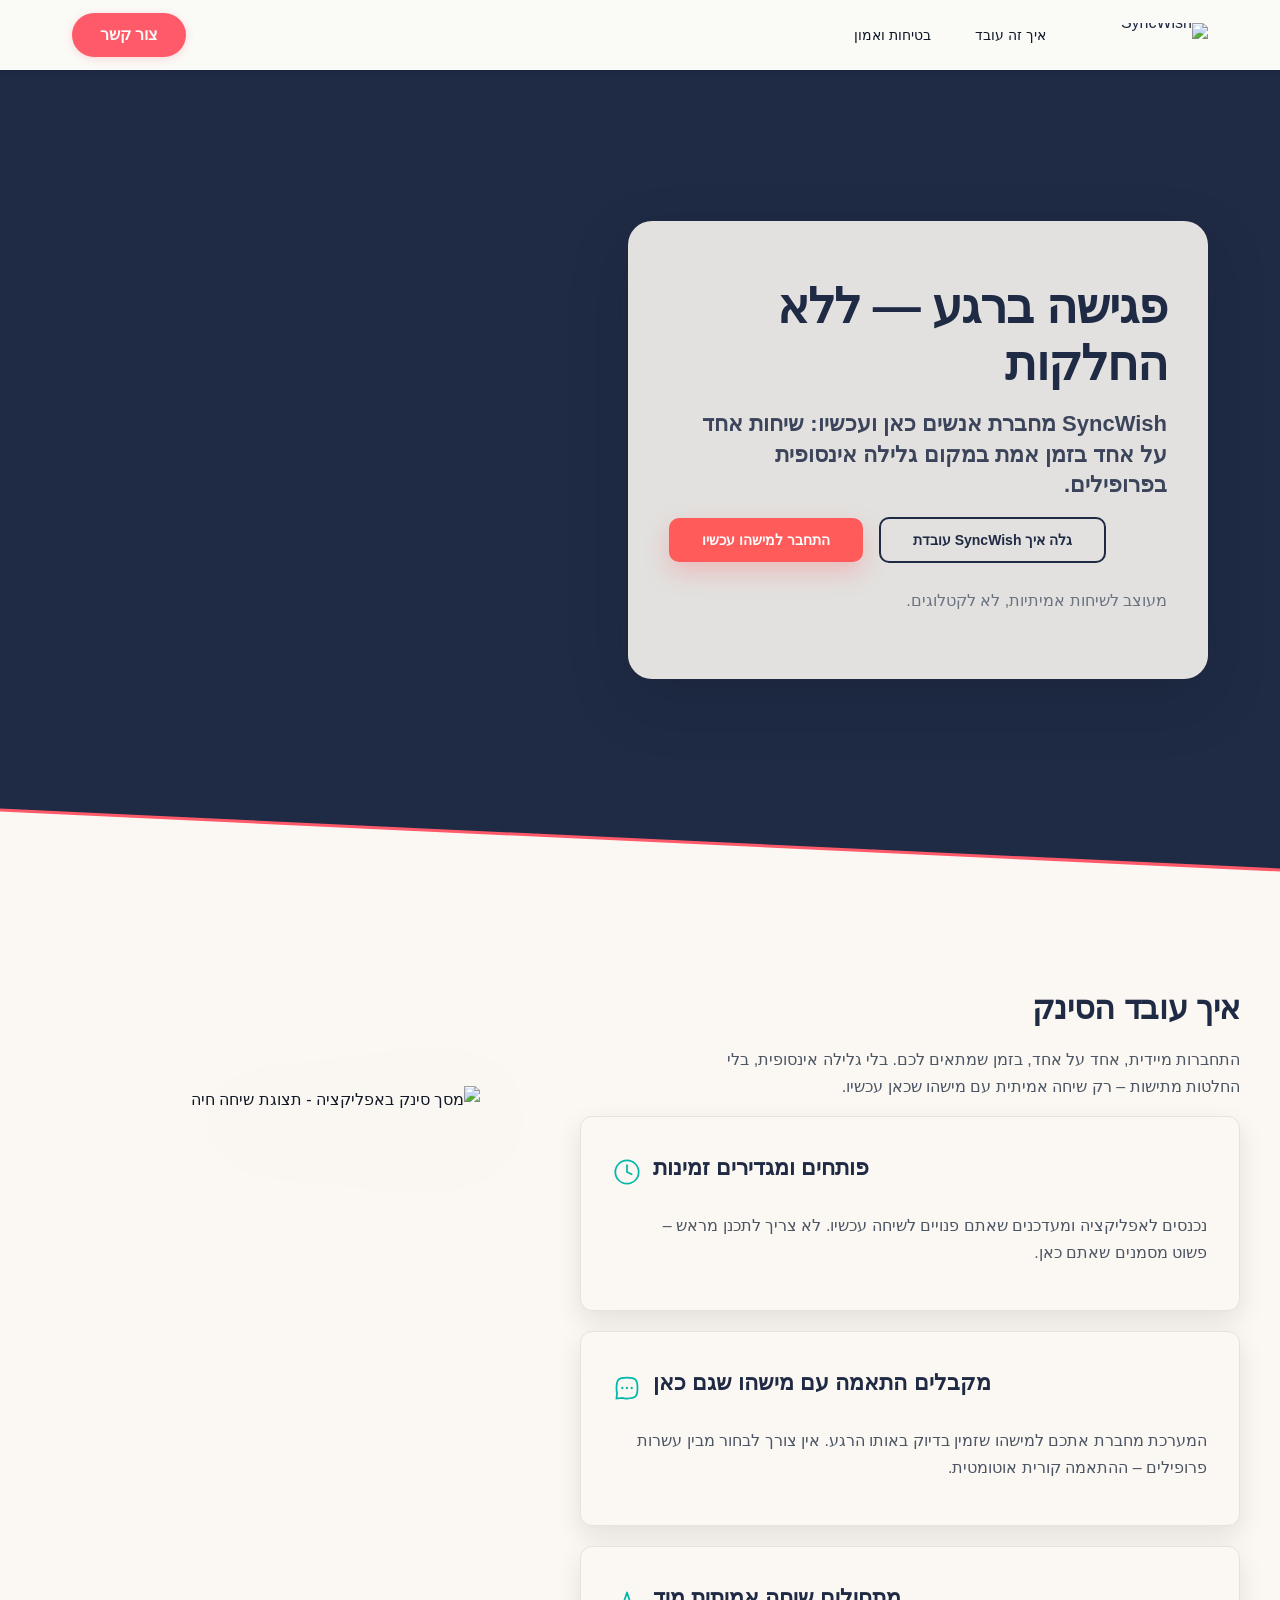
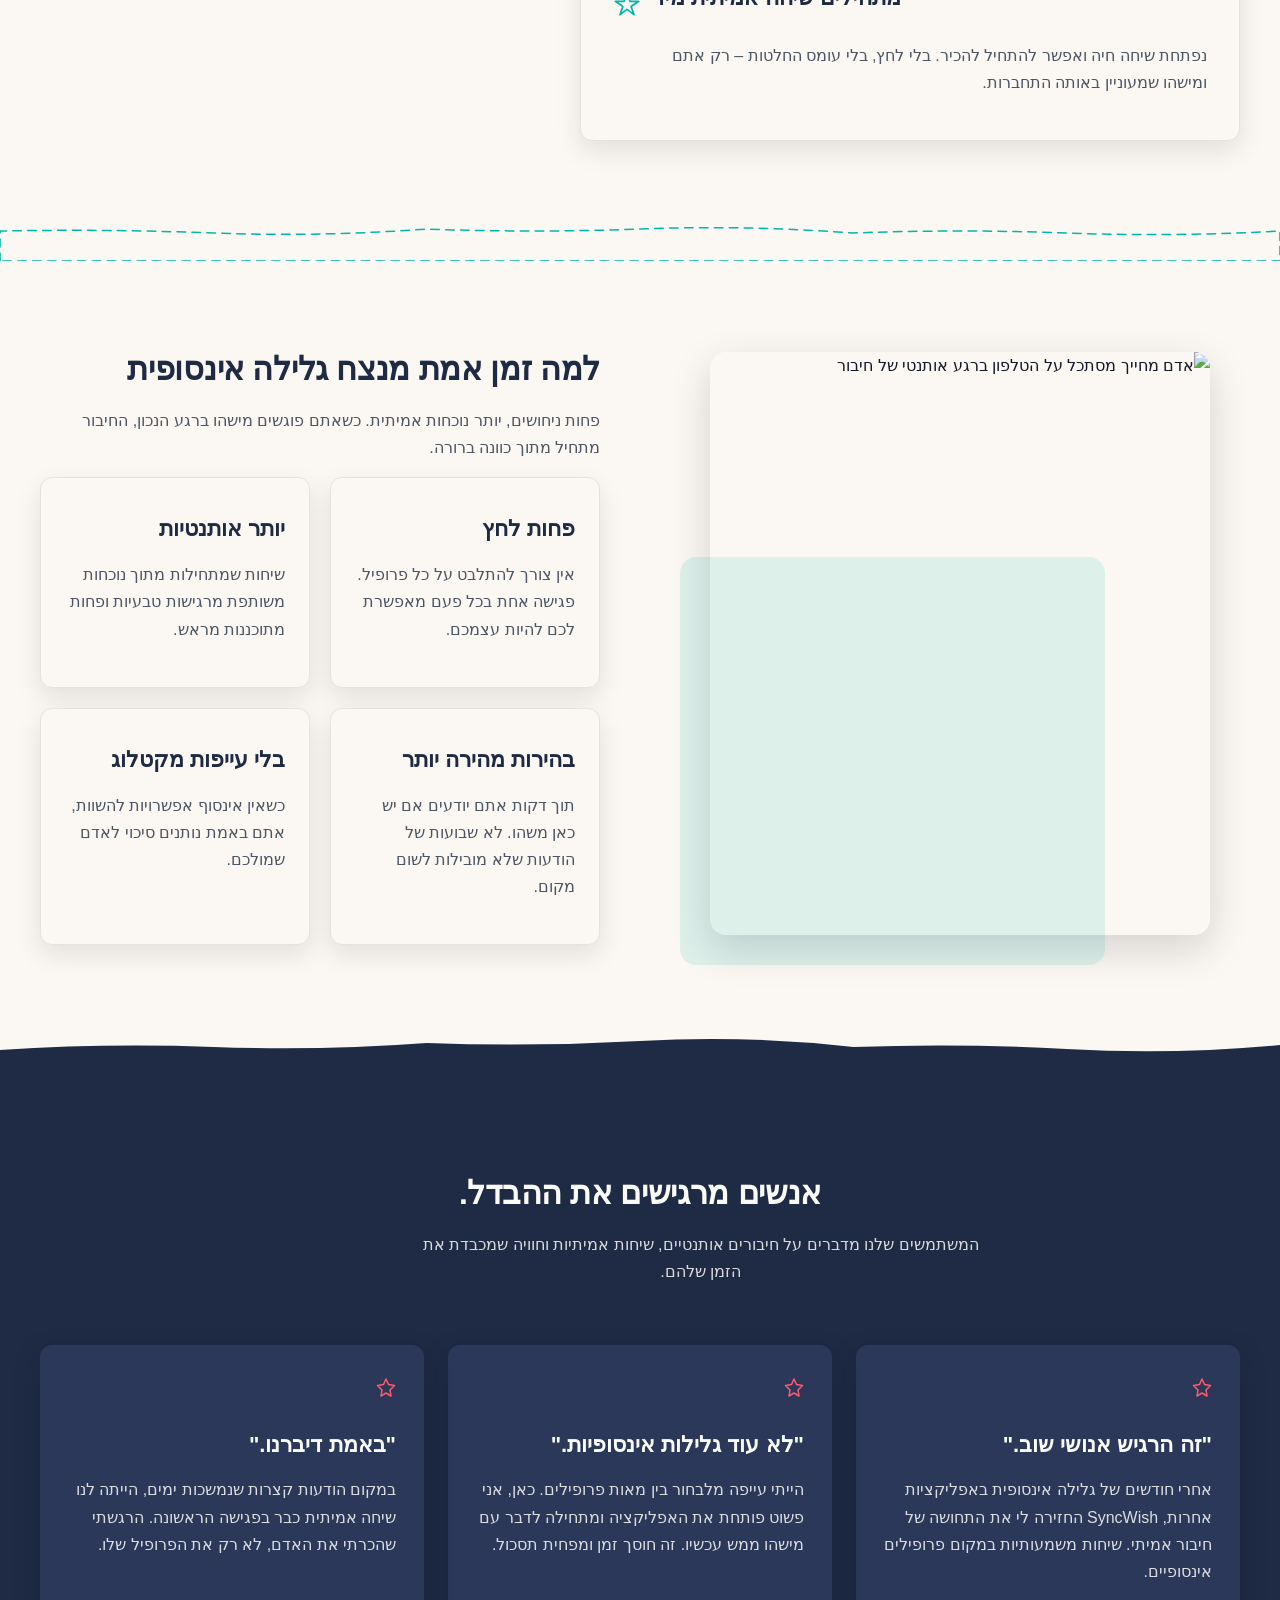
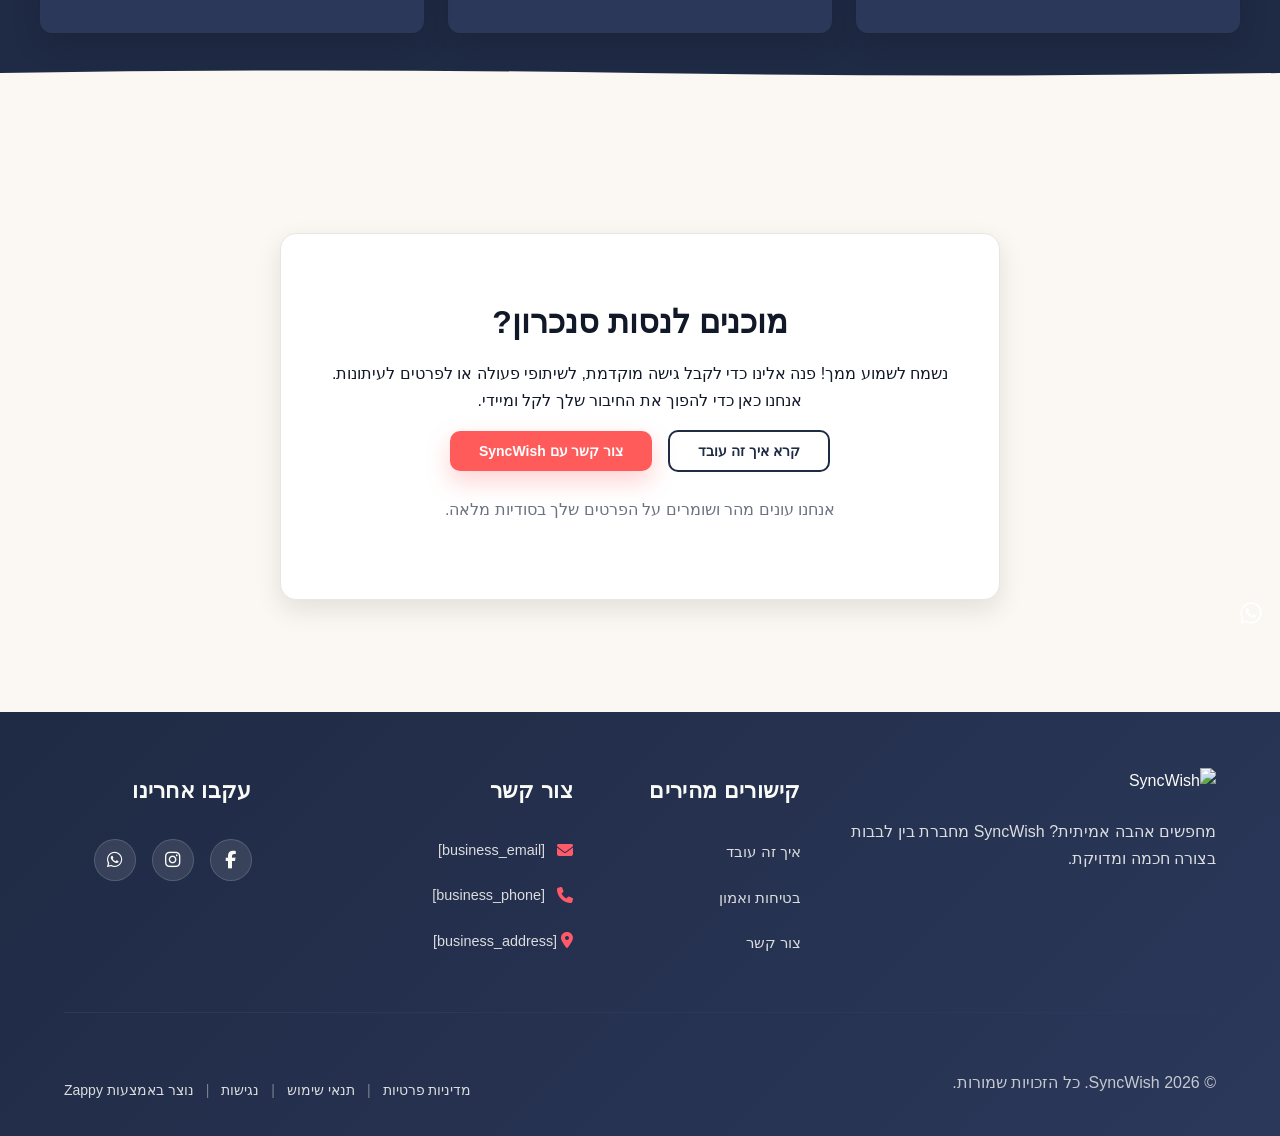
==== commit c5261b3c: "Background sync: Progressive GitHub Sync" ====
--- a/index.html
+++ b/index.html
@@ -317,16 +317,16 @@
 
   <nav class="navbar" dir="rtl">
   <button class="mobile-toggle" id="mobileToggle" aria-label="Menu">
-    <svg class="hamburger-icon" width="24" height="24" viewbox="0 0 24 24" fill="none">
+    <svg class="hamburger-icon" width="24" height="24" viewBox="0 0 24 24" fill="none">
       <path d="M3 12h18M3 6h18M3 18h18" stroke="currentColor" stroke-width="2" stroke-linecap="round"></path>
     </svg>
-    <svg class="close-icon" width="24" height="24" viewbox="0 0 24 24" fill="none" style="display: none;">
+    <svg class="close-icon" width="24" height="24" viewBox="0 0 24 24" fill="none" style="display: none;">
       <path d="M18 6L6 18M6 6l12 12" stroke="currentColor" stroke-width="2" stroke-linecap="round"></path>
     </svg>
   </button>
   
   <button class="phone-header-btn" data-phone="[business_phone]" aria-label="Call">
-    <svg width="20" height="20" viewbox="0 0 24 24" fill="currentColor">
+    <svg width="20" height="20" viewBox="0 0 24 24" fill="currentColor">
       <path d="M22 16.92v3a2 2 0 0 1-2.18 2 19.79 19.79 0 0 1-8.63-3.07 19.5 19.5 0 0 1-6-6 19.79 19.79 0 0 1-3.07-8.67A2 2 0 0 1 4.11 2h3a2 2 0 0 1 2 1.72 12.84 12.84 0 0 0 .7 2.81 2 2 0 0 1-.45 2.11L8.09 9.91a16 16 0 0 0 6 6l1.27-1.27a2 2 0 0 1 2.11-.45 12.84 12.84 0 0 0 2.81.7A2 2 0 0 1 22 16.92z"></path>
     </svg>
   </button>
@@ -799,7 +799,7 @@
   
   <!-- Bottom Divider: Angled Cut with Coral Accent -->
   <div class="index-hero-divider-wrapper">
-    <svg data-no-icon-edit="true" aria-hidden="true" viewbox="0 0 1200 120" preserveaspectratio="none" xmlns="http://www.w3.org/2000/svg">
+    <svg data-no-icon-edit="true" aria-hidden="true" viewBox="0 0 1200 120" preserveAspectRatio="none" xmlns="http://www.w3.org/2000/svg">
       <!-- Warm-white fill matching next section -->
       <path d="M0,120 L0,30 L1200,90 L1200,120 Z" fill="#FBF7F2"></path>
       <!-- Coral accent line along the slant -->
@@ -818,7 +818,7 @@
         <div class="index-process-steps">
           <div class="index-process-step-card">
             <div class="index-process-step-header">
-              <svg class="index-process-step-icon" data-element-type="icon" data-icon-type="svg" width="28" height="28" viewbox="0 0 24 24" fill="none" xmlns="http://www.w3.org/2000/svg">
+              <svg class="index-process-step-icon" data-element-type="icon" data-icon-type="svg" width="28" height="28" viewBox="0 0 24 24" fill="none" xmlns="http://www.w3.org/2000/svg">
                 <circle cx="12" cy="12" r="10" stroke="currentColor" stroke-width="1.5"></circle>
                 <path d="M12 6v6l4 2" stroke="currentColor" stroke-width="1.5" stroke-linecap="round"></path>
               </svg>
@@ -829,7 +829,7 @@
 
           <div class="index-process-step-card">
             <div class="index-process-step-header">
-              <svg class="index-process-step-icon" data-element-type="icon" data-icon-type="svg" width="28" height="28" viewbox="0 0 24 24" fill="none" xmlns="http://www.w3.org/2000/svg">
+              <svg class="index-process-step-icon" data-element-type="icon" data-icon-type="svg" width="28" height="28" viewBox="0 0 24 24" fill="none" xmlns="http://www.w3.org/2000/svg">
                 <path d="M8 12h.01M12 12h.01M16 12h.01" stroke="currentColor" stroke-width="2" stroke-linecap="round"></path>
                 <path d="M3 12c0-7.412 1.588-9 9-9s9 1.588 9 9-1.588 9-9 9c-1.933 0-3.291-.193-4.25-.5L3 21l.5-4.75C3.193 15.291 3 13.933 3 12z" stroke="currentColor" stroke-width="1.5"></path>
               </svg>
@@ -840,7 +840,7 @@
 
           <div class="index-process-step-card">
             <div class="index-process-step-header">
-              <svg class="index-process-step-icon" data-element-type="icon" data-icon-type="svg" width="28" height="28" viewbox="0 0 24 24" fill="none" xmlns="http://www.w3.org/2000/svg">
+              <svg class="index-process-step-icon" data-element-type="icon" data-icon-type="svg" width="28" height="28" viewBox="0 0 24 24" fill="none" xmlns="http://www.w3.org/2000/svg">
                 <path d="M12 3l2.5 7.5H22l-6.5 4.5L18 22l-6-4.5L6 22l2.5-7-6.5-4.5h7.5L12 3z" stroke="currentColor" stroke-width="1.5" stroke-linejoin="round"></path>
               </svg>
               <h3>מתחילים שיחה אמיתית מיד</h3>
@@ -857,7 +857,7 @@
   </div>
 
   <div class="index-process-divider-wrapper">
-    <svg data-no-icon-edit="true" aria-hidden="true" viewbox="0 0 1200 60" preserveaspectratio="none" xmlns="http://www.w3.org/2000/svg">
+    <svg data-no-icon-edit="true" aria-hidden="true" viewBox="0 0 1200 60" preserveAspectRatio="none" xmlns="http://www.w3.org/2000/svg">
       <path d="M0,60 L0,30 Q100,28 200,32 T400,28 Q500,32 600,28 T800,32 Q900,28 1000,32 T1200,30 L1200,60 Z" fill="#FBF7F2" stroke="var(--secondary)" stroke-width="1.5" stroke-dasharray="8,6" stroke-linecap="round"></path>
     </svg>
   </div>
@@ -907,7 +907,7 @@
 
   <!-- Bottom Wave Divider -->
   <div class="index-benefits-divider-wrapper">
-    <svg data-no-icon-edit="true" aria-hidden="true" viewbox="0 0 1200 80" preserveaspectratio="none" xmlns="http://www.w3.org/2000/svg">
+    <svg data-no-icon-edit="true" aria-hidden="true" viewBox="0 0 1200 80" preserveAspectRatio="none" xmlns="http://www.w3.org/2000/svg">
       <path d="M0,80 L0,45 Q100,38 200,42 T400,38 Q500,42 600,36 T800,42 Q900,38 1000,44 T1200,40 L1200,80 Z" fill="var(--bg-dark)"></path>
     </svg>
   </div>
@@ -923,7 +923,7 @@
     <div class="index-testimonials-grid">
       <div class="index-testimonial-card">
         <div class="index-testimonial-icon">
-          <svg data-element-type="icon" data-icon-type="svg" width="20" height="20" viewbox="0 0 20 20" fill="none" xmlns="http://www.w3.org/2000/svg">
+          <svg data-element-type="icon" data-icon-type="svg" width="20" height="20" viewBox="0 0 20 20" fill="none" xmlns="http://www.w3.org/2000/svg">
             <path d="M10 2L12.5 7.5L18.5 8.5L14 13L15 19L10 16L5 19L6 13L1.5 8.5L7.5 7.5L10 2Z" stroke="currentColor" stroke-width="1.5" stroke-linecap="round" stroke-linejoin="round" fill="none"></path>
           </svg>
         </div>
@@ -933,7 +933,7 @@
       
       <div class="index-testimonial-card">
         <div class="index-testimonial-icon">
-          <svg data-element-type="icon" data-icon-type="svg" width="20" height="20" viewbox="0 0 20 20" fill="none" xmlns="http://www.w3.org/2000/svg">
+          <svg data-element-type="icon" data-icon-type="svg" width="20" height="20" viewBox="0 0 20 20" fill="none" xmlns="http://www.w3.org/2000/svg">
             <path d="M10 2L12.5 7.5L18.5 8.5L14 13L15 19L10 16L5 19L6 13L1.5 8.5L7.5 7.5L10 2Z" stroke="currentColor" stroke-width="1.5" stroke-linecap="round" stroke-linejoin="round" fill="none"></path>
           </svg>
         </div>
@@ -943,7 +943,7 @@
       
       <div class="index-testimonial-card">
         <div class="index-testimonial-icon">
-          <svg data-element-type="icon" data-icon-type="svg" width="20" height="20" viewbox="0 0 20 20" fill="none" xmlns="http://www.w3.org/2000/svg">
+          <svg data-element-type="icon" data-icon-type="svg" width="20" height="20" viewBox="0 0 20 20" fill="none" xmlns="http://www.w3.org/2000/svg">
             <path d="M10 2L12.5 7.5L18.5 8.5L14 13L15 19L10 16L5 19L6 13L1.5 8.5L7.5 7.5L10 2Z" stroke="currentColor" stroke-width="1.5" stroke-linecap="round" stroke-linejoin="round" fill="none"></path>
           </svg>
         </div>
@@ -954,7 +954,7 @@
   </div>
   
   <div class="index-testimonials-divider-wrapper">
-    <svg data-no-icon-edit="true" aria-hidden="true" viewbox="0 0 1200 100" preserveaspectratio="none" xmlns="http://www.w3.org/2000/svg">
+    <svg data-no-icon-edit="true" aria-hidden="true" viewBox="0 0 1200 100" preserveAspectRatio="none" xmlns="http://www.w3.org/2000/svg">
       <defs>
         <linearGradient id="testimonials-gradient" x1="0%" y1="0%" x2="0%" y2="100%">
           <stop offset="0%" style="stop-color:#1F2A44;stop-opacity:1"></stop>
@@ -966,19 +966,19 @@
   </div>
 </section>
 
-<section class="index-cta-section" data-layout-spec="בית-cta">
+<section class="index-cta-section" data-layout-spec="בית-cta" id="zappy-section-4">
   <div class="index-cta-container">
     <div class="index-cta-card">
       <h2 class="index-cta-title">מוכנים לנסות סנכרון?</h2>
       <p class="index-cta-description">נשמח לשמוע ממך! פנה אלינו כדי לקבל גישה מוקדמת, לשיתופי פעולה או לפרטים לעיתונות. אנחנו כאן כדי להפוך את החיבור שלך לקל ומיידי.</p>
       <div class="index-cta-buttons">
-        <a href="/contact" class="index-cta-btn-primary">צור קשר עם SyncWish</a>
-        <a href="/how-it-works" class="index-cta-btn-secondary">קרא איך זה עובד</a>
+        <a href="/contact" class="index-cta-btn-primary" data-element-type="button" data-element-id="btn-1773674591452-7d9gpntel" data-native-element="true">צור קשר עם SyncWish</a>
+        <a href="/how-it-works" class="index-cta-btn-secondary" data-element-type="button" data-element-id="btn-1773674591452-ya4ki6r7e" data-native-element="true" style="outline: none;">קרא איך זה עובד</a>
       </div>
       <p class="index-cta-reassurance">אנחנו עונים מהר ושומרים על הפרטים שלך בסודיות מלאה.</p>
     </div>
   </div>
-</section>
+<svg xmlns="http://www.w3.org/2000/svg" aria-hidden="true" role="img" width="26" height="26" viewBox="0 0 24 24" data-icon="ic:baseline-whatsapp" data-iconify="ic:baseline-whatsapp" data-element-type="icon" data-element-id="icon-1773674591460-anxarymb1" data-icon-type="iconify" data-size-adjusted="true" style="width: 26px !important; height: 26px !important; display: inline-block; vertical-align: -0.125em; color: rgb(255, 255, 255);" class="iconify iconify--ic"><path fill="currentColor" d="M19.05 4.91A9.82 9.82 0 0 0 12.04 2c-5.46 0-9.91 4.45-9.91 9.91c0 1.75.46 3.45 1.32 4.95L2.05 22l5.25-1.38c1.45.79 3.08 1.21 4.74 1.21c5.46 0 9.91-4.45 9.91-9.91c0-2.65-1.03-5.14-2.9-7.01m-7.01 15.24c-1.48 0-2.93-.4-4.2-1.15l-.3-.18l-3.12.82l.83-3.04l-.2-.31a8.26 8.26 0 0 1-1.26-4.38c0-4.54 3.7-8.24 8.24-8.24c2.2 0 4.27.86 5.82 2.42a8.18 8.18 0 0 1 2.41 5.83c.02 4.54-3.68 8.23-8.22 8.23m4.52-6.16c-.25-.12-1.47-.72-1.69-.81c-.23-.08-.39-.12-.56.12c-.17.25-.64.81-.78.97c-.14.17-.29.19-.54.06c-.25-.12-1.05-.39-1.99-1.23c-.74-.66-1.23-1.47-1.38-1.72c-.14-.25-.02-.38.11-.51c.11-.11.25-.29.37-.43s.17-.25.25-.41c.08-.17.04-.31-.02-.43s-.56-1.34-.76-1.84c-.2-.48-.41-.42-.56-.43h-.48c-.17 0-.43.06-.66.31c-.22.25-.86.85-.86 2.07s.89 2.4 1.01 2.56c.12.17 1.75 2.67 4.23 3.74c.59.26 1.05.41 1.41.52c.59.19 1.13.16 1.56.1c.48-.07 1.47-.6 1.67-1.18c.21-.58.21-1.07.14-1.18s-.22-.16-.47-.28"></path></svg></section>
   </main>
   
   <footer class="site-footer">
